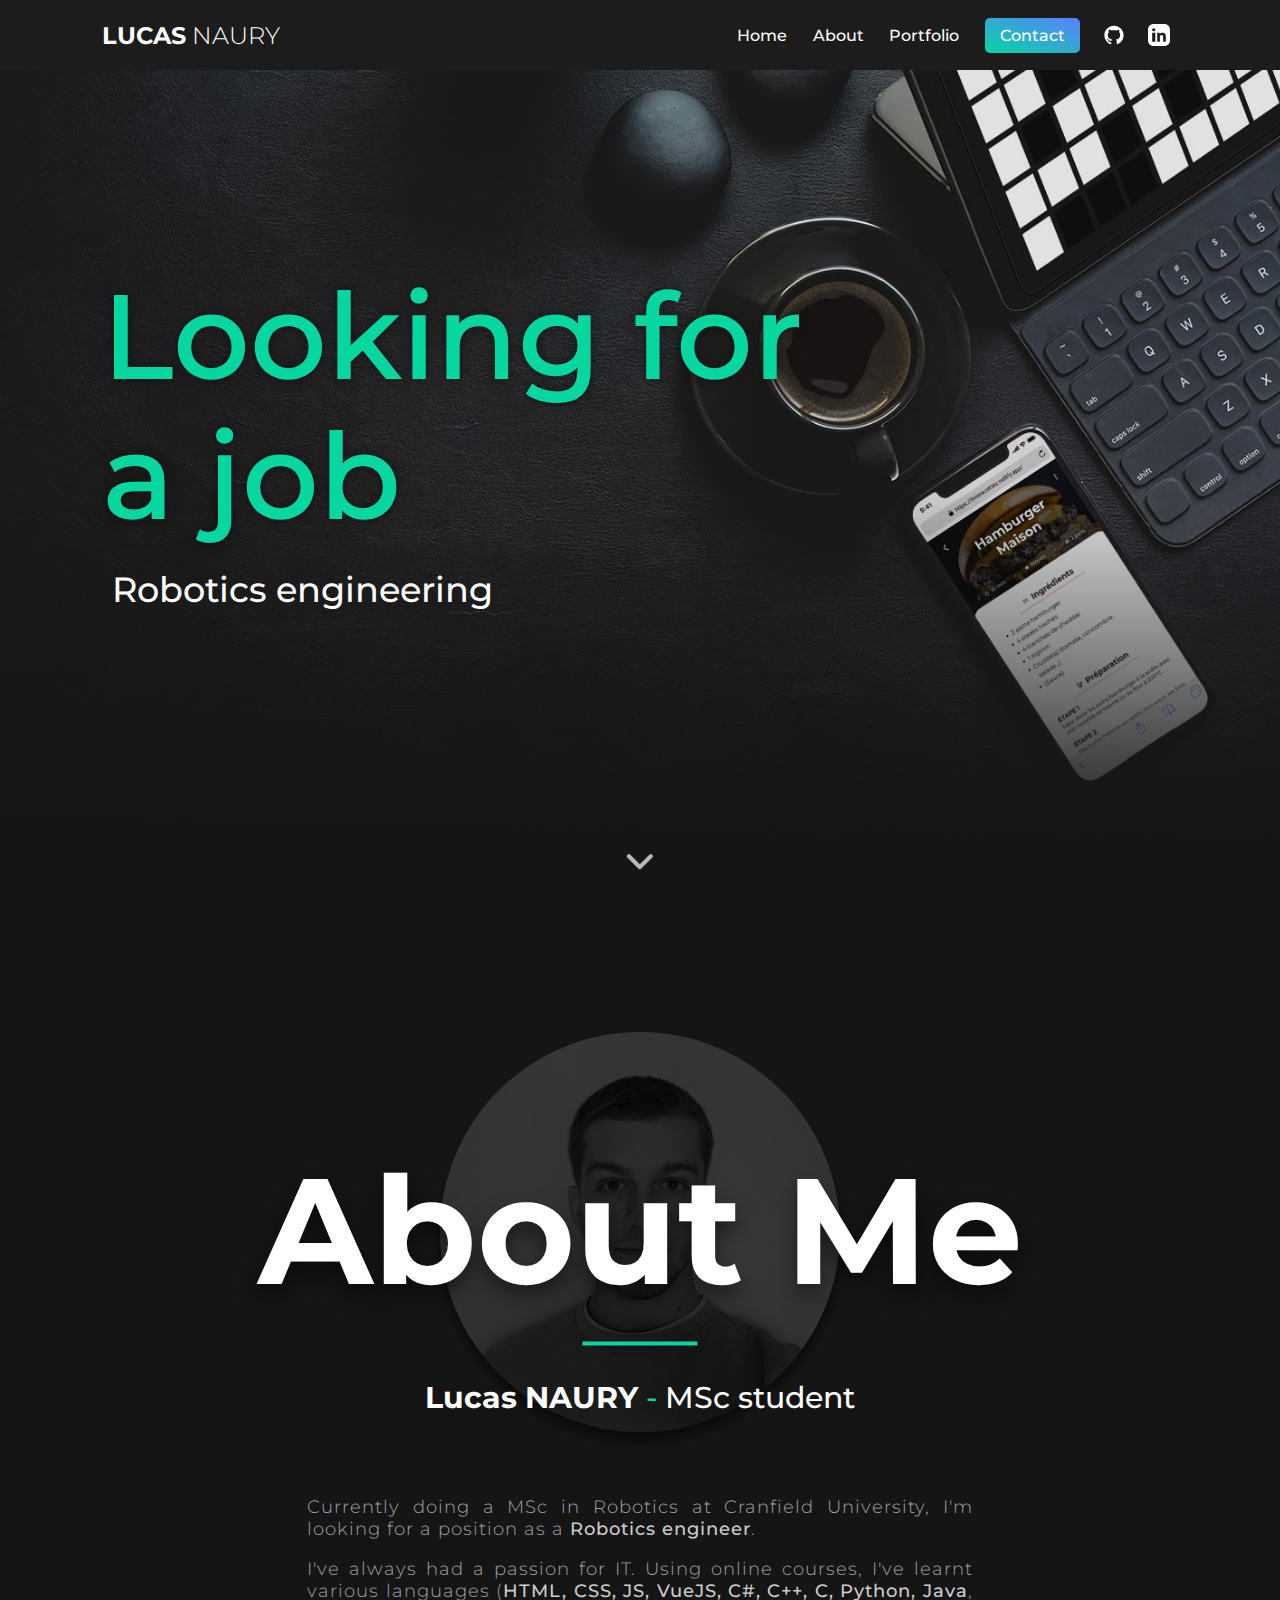
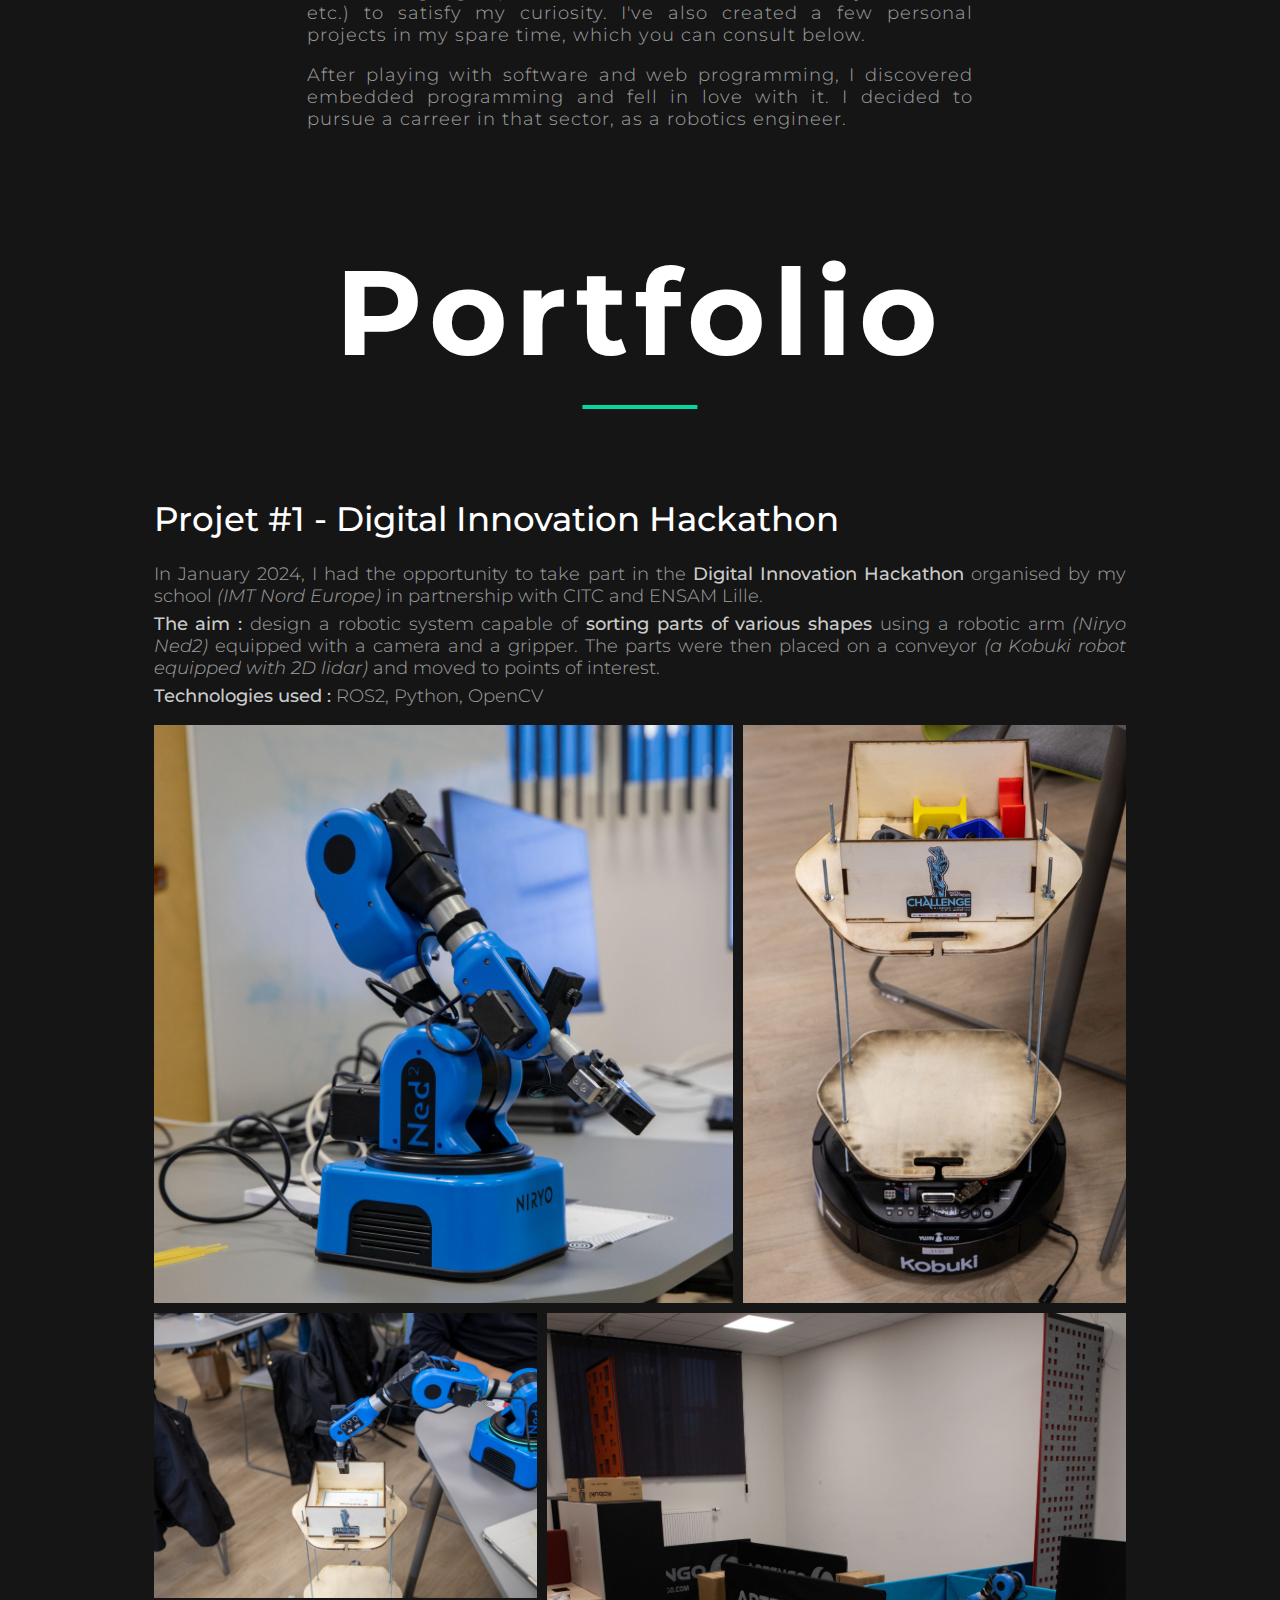
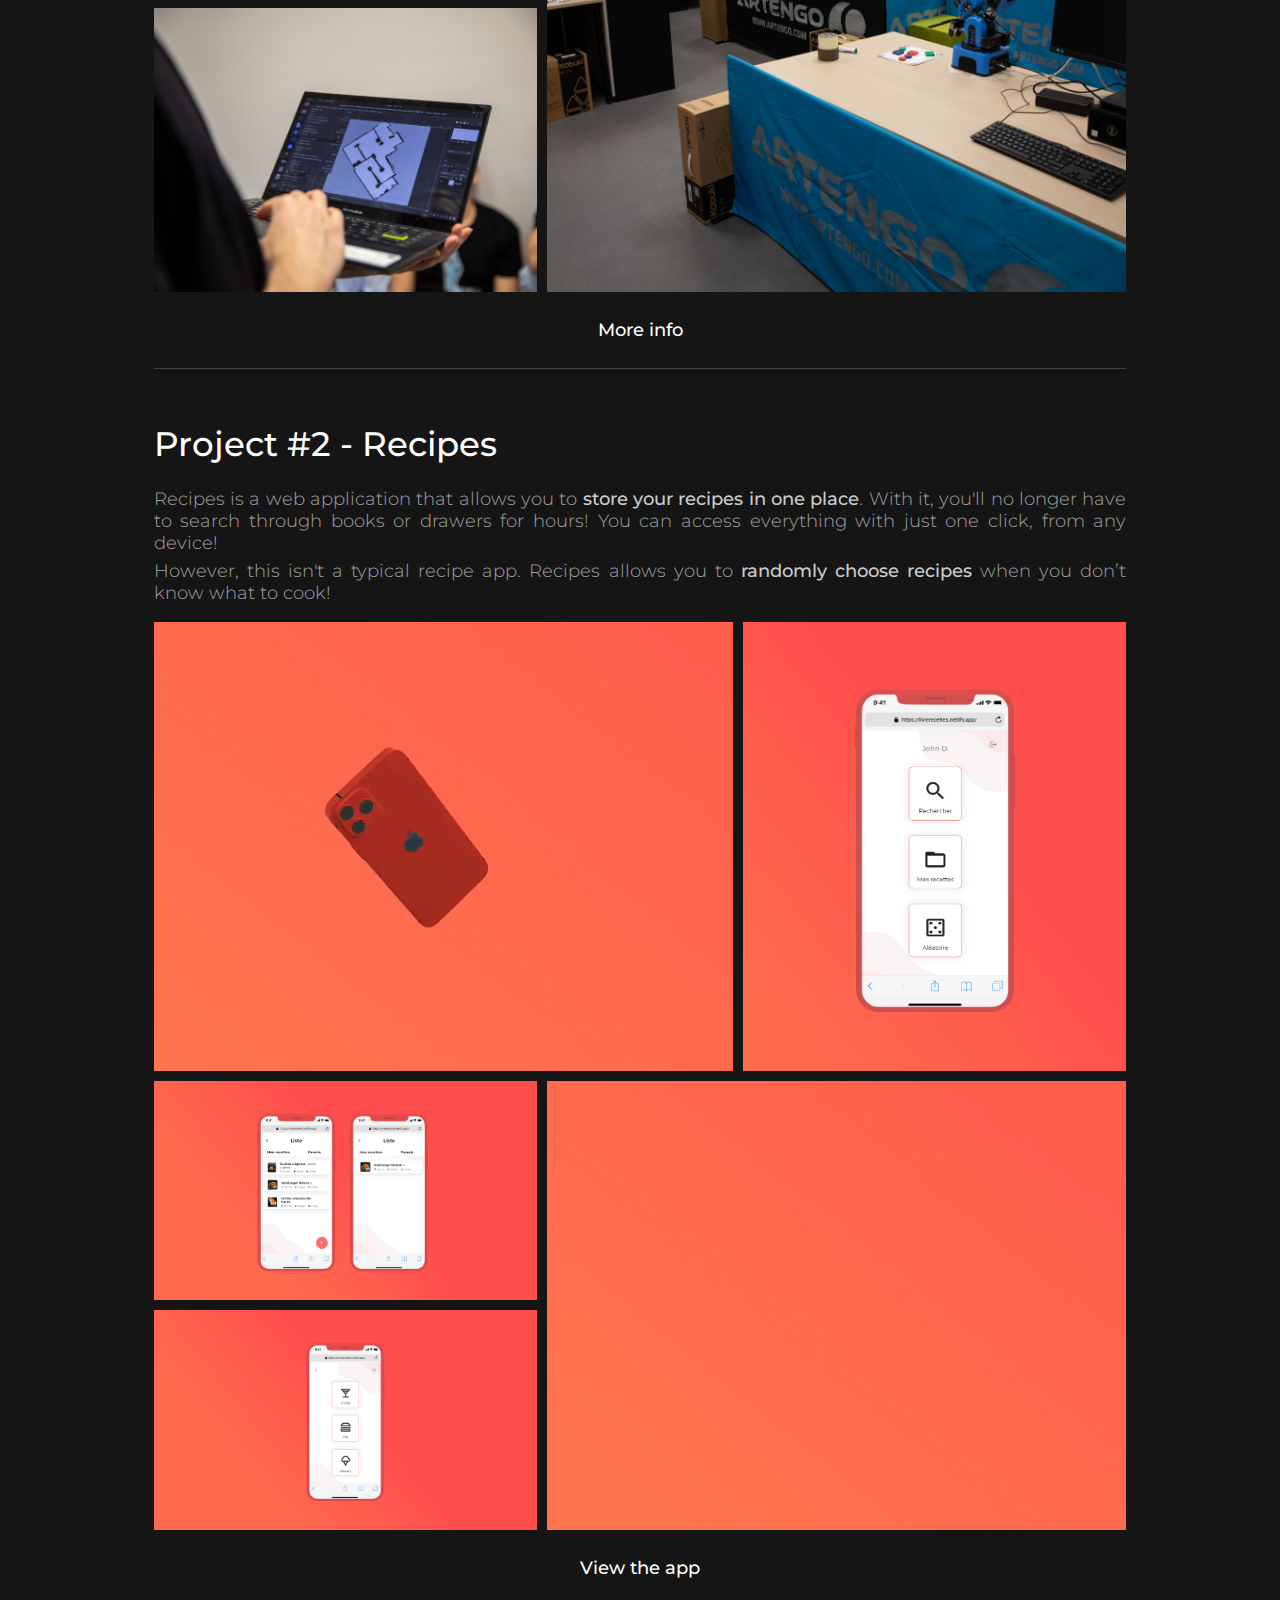
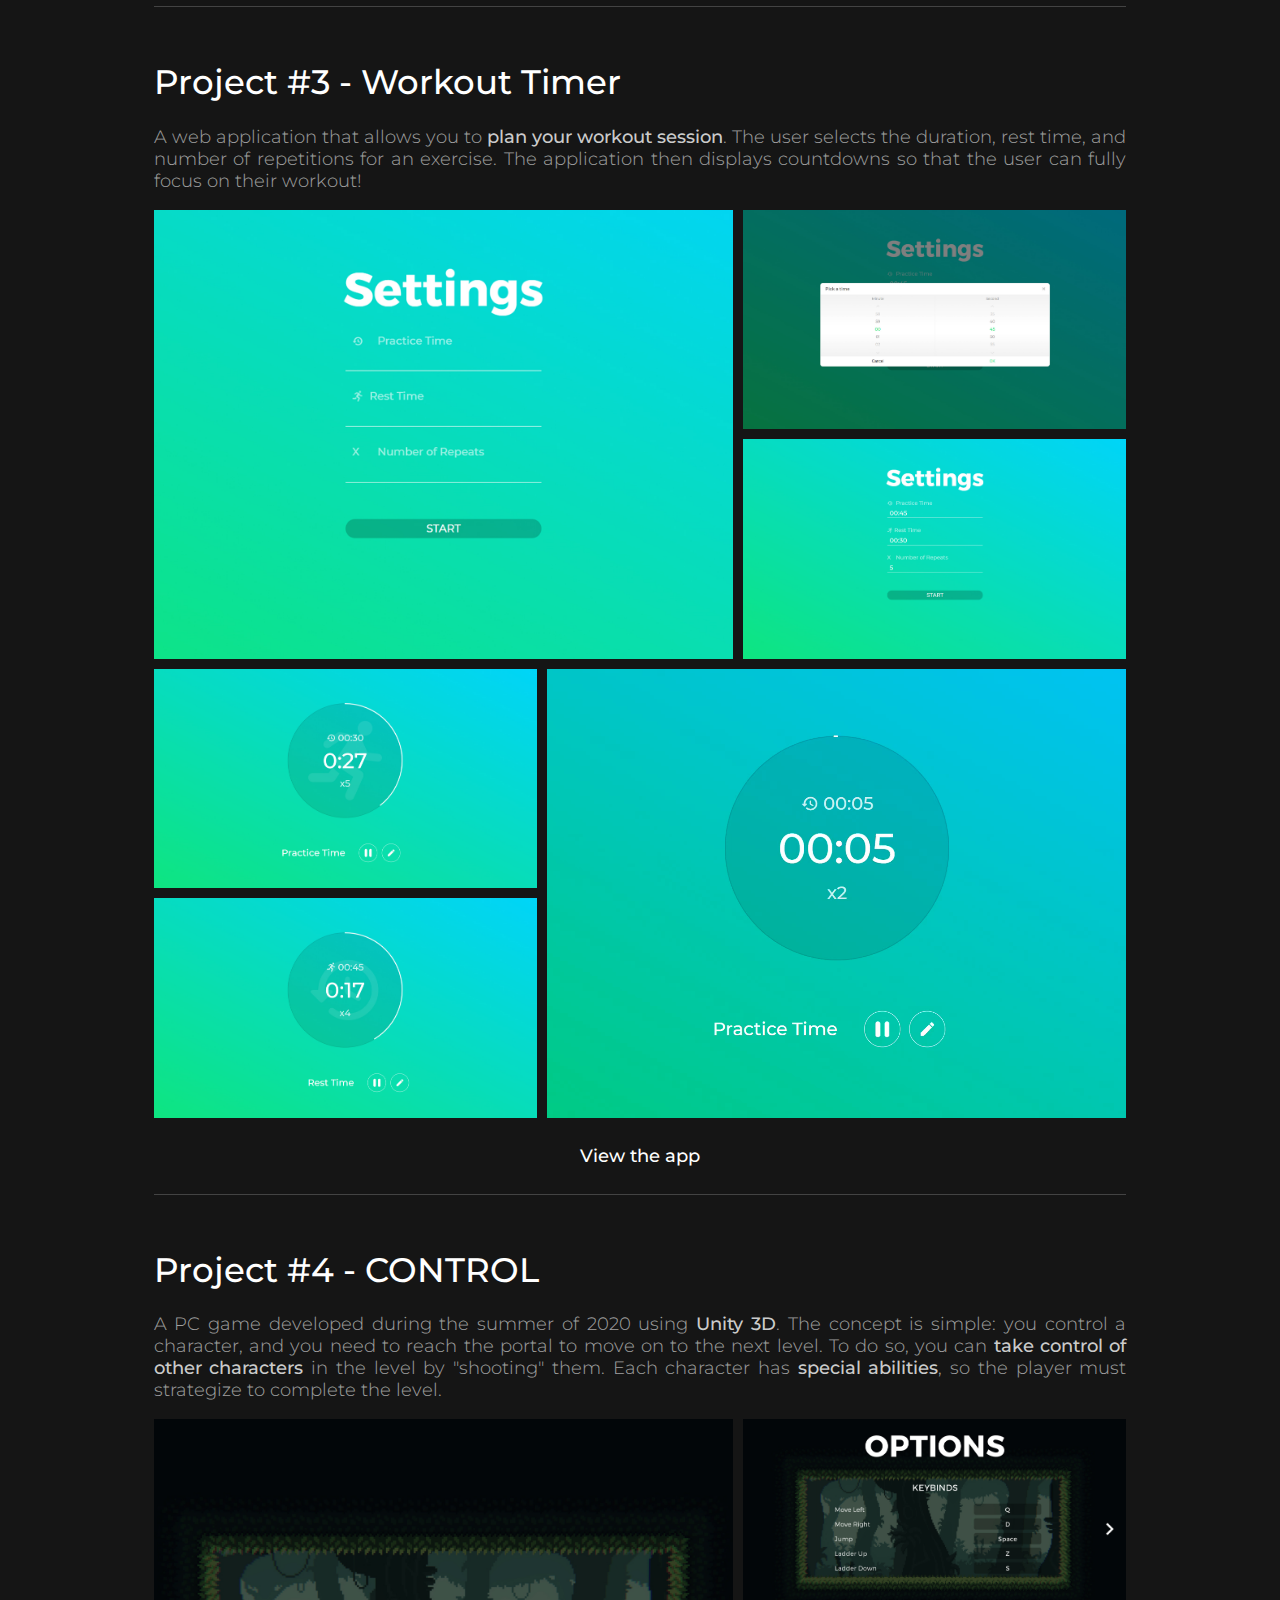
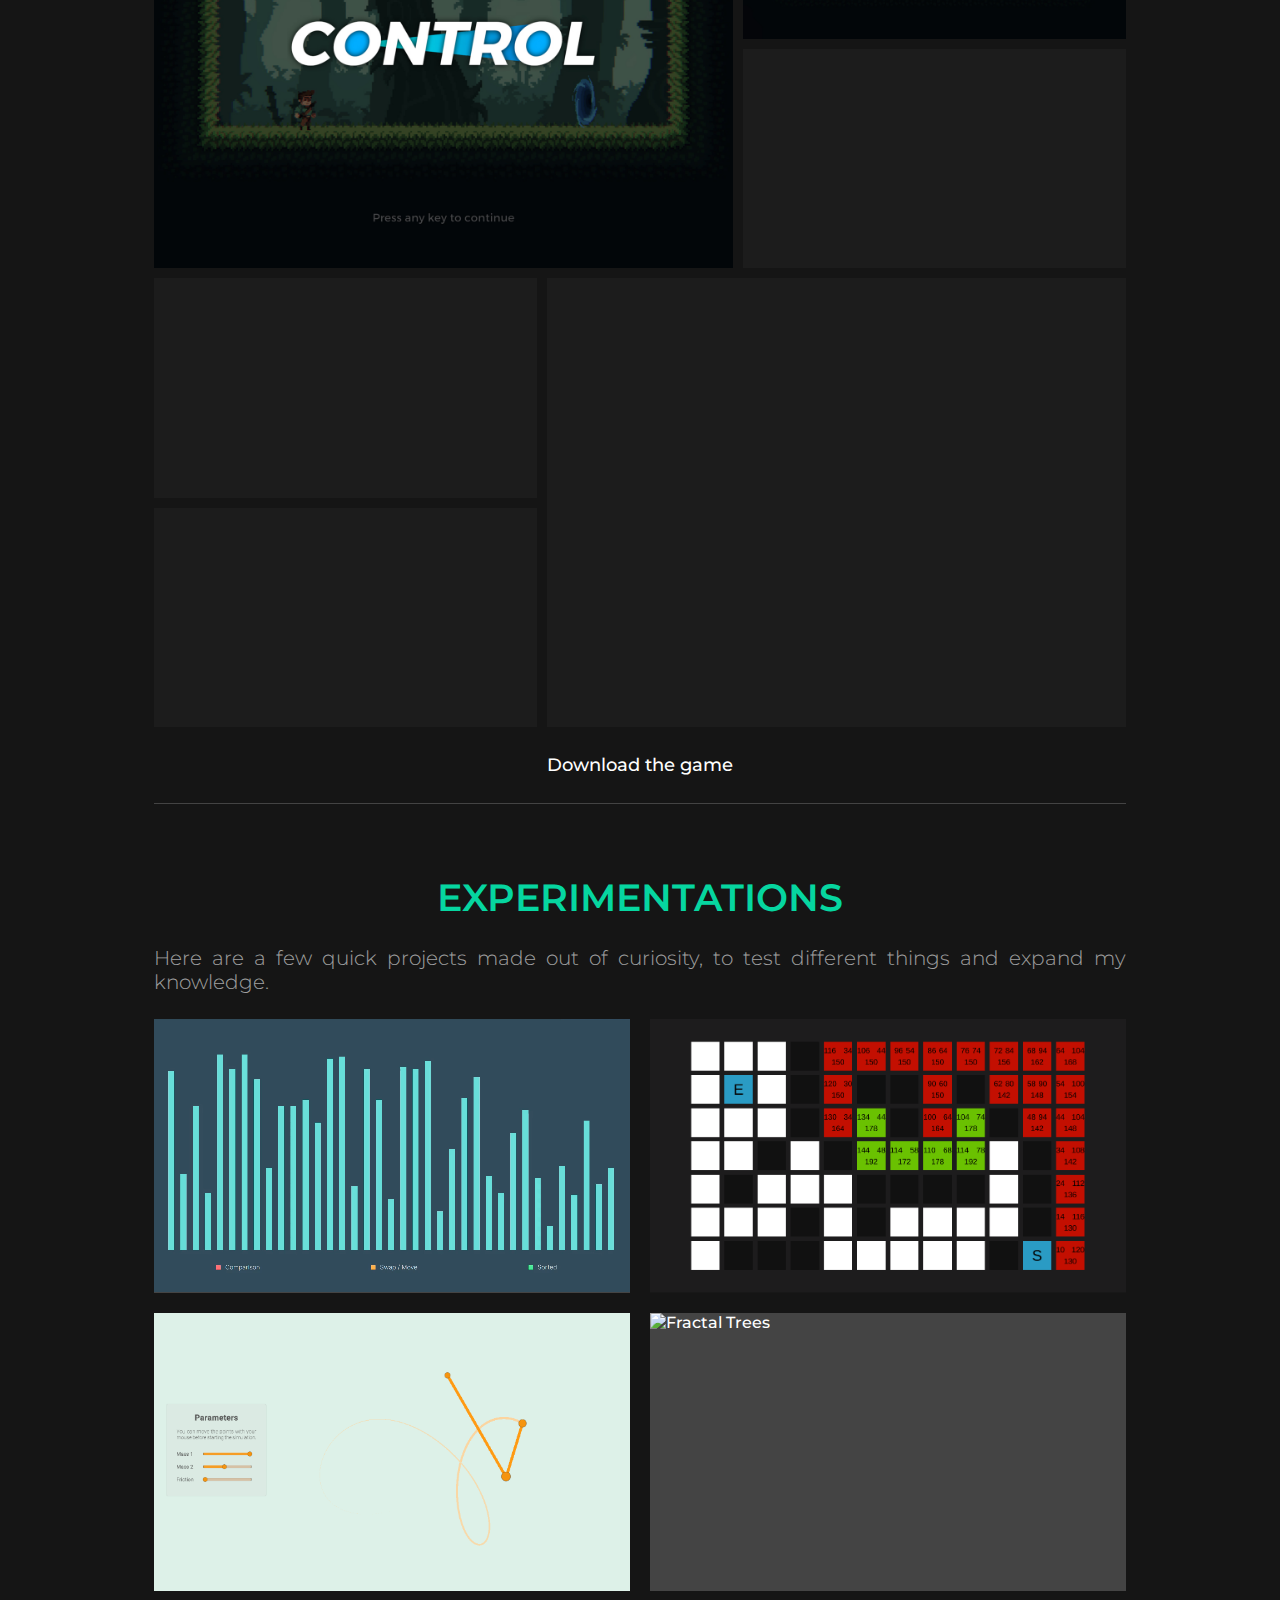
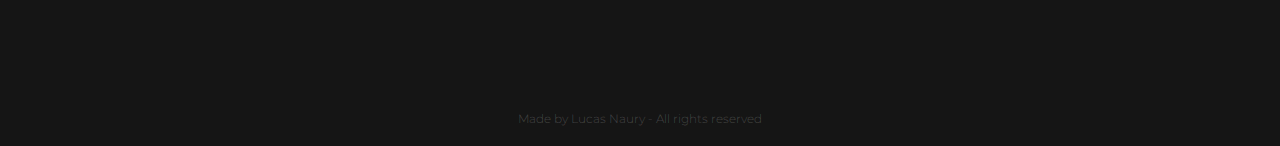
==== en.html @ abf63095 "Add english page" ====
<!DOCTYPE html>
<html lang="fr" id="home">

<head>
  <meta charset="UTF-8" />
  <meta name="viewport" content="width=device-width, initial-scale=1">
  <meta name="description"
    content="Lucas Naury's Portfolio, a front-end developper, engineering student at IMT Nord Europe">
  <meta name="theme-color" content="#1C1C1C">
  <title>Portfolio</title>
  <link rel="stylesheet" href="css/main.css">
  <link href="https://fonts.googleapis.com/css?family=Montserrat:300,500,600,700" rel="stylesheet">
</head>

<body>

  <nav>
    <h1><span>Lucas</span> NAURY</h1>
    <div class="pages">
      <a href="#home"><span>Home</span></a>
      <a href="#about-me"><span>About</span></a>
      <a href="#portfolio"><span>Portfolio</span></a>
      <a href="mailto:lucas.naury@sfr.fr" id="contact"><span>Contact</span></a>
      <div class="icons">
        <a href="https://github.com/lucasnaury" target="blank" class="icon"><img src="img/github.svg" alt="Github"></a>
        <a href="https://www.linkedin.com/in/lucasnaury/" target="_blank" class="icon"><img src="img/linkedin.svg"
            alt="Linkedin"></a>
      </div>
    </div>
    <div class="hamburgerToggle">
      <span class="line"></span>
      <span class="line"></span>
      <span class="line"></span>
    </div>
  </nav>

  <section class="header-section">
    <a href="#about-me" class="scroll-down-indicator">
      <img loading="lazy" src="img/down-arrow.gif" alt=""></a>
    <div class="title">
      <h1>Looking for</br>a job</h1>
      <h2>Robotics engineering</h2>
    </div>
  </section>

  <section class="about_me-section">

    <span id="about-me"></span>
    <div class="header">
      <div class="image">
        <h1>About Me
          <div class="ligne"></div>
        </h1>
        <h2>Lucas NAURY <em>-</em> <span>MSc student</span></h2>
      </div>
    </div>
    <div class="content">
      <p>
        Currently doing a MSc in Robotics at Cranfield University, I'm looking for a position as a <em>Robotics engineer</em>.
      </p>
      <p>
        I've always had a passion for IT. Using online courses, I've learnt various languages 
        (<em>HTML, CSS, JS, VueJS, C#, C++, C, Python, Java</em>, etc.) to satisfy my curiosity.
        I've also created a few personal projects in my spare time, which you can consult <a href="#portfolio">below</a>.
      </p>
      <p>
        After playing with software and web programming, I discovered embedded programming and fell in love with it.
        I decided to pursue a carreer in that sector, as a robotics engineer.
      </p>
    </div>
  </section>

  <section class="portfolio-section">
    <span id="portfolio"></span>
    <div class="title">
      <h1>Portfolio
        <div class="ligne"></div>
      </h1>
    </div>

    <div class="projects">
      <div class="project imgProject">
        <h1>Projet #1 - Digital Innovation Hackathon</h1>
        <p>
          In January 2024, I had the opportunity to take part in the <em>Digital Innovation Hackathon</em> organised by my school <i>(IMT Nord Europe)</i> in partnership with CITC and ENSAM Lille.
          <span>
            <em>The aim :</em> design a robotic system capable of <em>sorting parts of various shapes</em> using a robotic arm <i>(Niryo Ned2)</i> equipped with a camera and a gripper.
            The parts were then placed on a conveyor <i>(a Kobuki robot equipped with 2D lidar)</i> and moved to points of interest.
          </span>
          <span>
            <em>Technologies used :</em> ROS2, Python, OpenCV
          </span>
        </p>
        <div class="grid">
          <div class="imgContainer large hover">
            <!--Ratio 1.33333333333-->
            <img loading="lazy" class="media" src="img/Project1/niryo.jpg" alt="Niryo">
            <div class="desc">
              <h3>Niryo Ned2</h3>
              <p>
                We first used the <em>Niryo Ned2</em> robot and its vision kit to <em>detect and then pick up parts</em>.
              </br>Starting with simple squares/round shapes, we then had to pick up <em>more complex parts</em>.
              </p>
              <span>Click to expand</span>
            </div>
          </div>

          <div class="imgContainer tall hover">
            <!--Ratio 1.16756706827-->
            <img loading="lazy" class="media" src="img/Project1/kobuki.jpg" alt="Ecran principal">
            <div class="desc">
              <h3>Kobuki</h3>
              <p>The <em>Kobuki robot</em> is a <i>"TurleBot"</i> type robot. We used it to move parts from one point to another in the environment, using its 2D lidar to locate and navigate to specific locations.</p>
              <span>Click to expand</span>
            </div>
          </div>

          <div class="imgContainer large hover">
            <img loading="lazy" class="media" src="img/Project1/environnement.jpg" alt="Ecran principal">
            <div class="desc">
              <h3>Environment</h3>
              <p>
                The test environment was a maze. Once the Kobuki had been loaded by the robot arm, it had to move to one of the points in the environment.
              </p>
              <span>Click to expand</span>
            </div>
          </div>
          <div class="imgContainer medium hover">
            <img loading="lazy" class="media" src="img/Project1/deplacement_pieces.jpg" alt="Onglet Mes recettes / Favoris">
            <div class="desc">
              <h3>Moving parts</h3>
              <p>The robot arm had to deposit the parts in the wooden box <i>(cut out at the school fablab)</i> placed on the Kobuki.</p>
              <span>Click to expand</span>
            </div>
          </div>
          <div class="imgContainer medium hover">
            <img loading="lazy" class="media" src="img/Project1/slam.jpg" alt="Onglet Mes recettes / Favoris">
            <div class="desc">
              <h3>The map</h3>
              <p>Using a <em>SLAM</em> algorithm, we created a <em>map of the test environment</em> to determine the positions of <em>points of interest</em> and enable the robot to find its way around.</p>
              <span>Click to expand</span>
            </div>
          </div>

        </div>
        <div class="seeMore"><a href="https://robot-ia-hdf.github.io/" target="_blank">More info</a></div>
      </div>
      <div class="project imgProject">
        <h1>Project #2 - Recipes</h1>
        <p>
          Recipes is a web application that allows you to <em>store your recipes in one place</em>.
          With it, you'll no longer have to search through books or drawers for hours! You can access everything
          with just one click, from any device!<br>
          <span>However, this isn't a typical recipe app. Recipes allows you to <em>randomly choose recipes</em> when you don’t know what to cook!</span>
        </p>
        <div class="grid">
          <div class="imgContainer large hover">
            <!--Ratio 1.33333333333-->
            <video loading="lazy" class="media" width="100%" height="100%" muted autoplay loop
              src="img/Project2/Main.mp4" alt="App presentation"></video>
            <div class="desc">
              <h3>Overview</h3>
              <p>
                <em>Recipes</em> has several features such as: <em>random recipe selection</em> when you're out of ideas,
                <em>cloud synchronization</em> for your recipes, <em>recipe sharing</em> via a simple link, and many more...
              </p>
              <span>Click to expand</span>
            </div>
          </div>

          <div class="imgContainer tall hover">
            <!--Ratio 1.16756706827-->
            <img loading="lazy" class="media" src="img/Project2/Main screen.png" alt="Main screen">
            <div class="desc">
              <h3>Home screen</h3>
              <p>The home screen allows you to access the various functions of the app.</p>
              <span>Click to expand</span>
            </div>
          </div>

          <div class="imgContainer large hover">
            <video loading="lazy" class="media" width="100%" height="100%" muted autoplay loop
              src="img/Project2/Recipes.mp4" alt="Recipes screen presentation"></video>
            <div class="desc">
              <h3>Recipes</h3>
              <p>
                When displaying recipes, the user can see the <em>time</em> it will take, the <em>difficulty</em>, and the <em>number of servings</em>.
                Then, the steps and ingredients are organized by <em>categories</em> for easier understanding.
              </p>
              <span>Click to expand</span>
            </div>
          </div>

          <div class="imgContainer medium hover">
            <img loading="lazy" class="media" src="img/Project2/My recipes.png" alt="My Recipes / Favorites tab">
            <div class="desc">
              <h3>My Recipes</h3>
              <p>In this tab, the user can see both the <em>recipes they have created</em> and their <em>favorite recipes</em>.</p>
              <span>Click to expand</span>
            </div>
          </div>

          <div class="imgContainer medium hover">
            <img loading="lazy" class="media" src="img/Project2/Random.png" alt="Random Search tab">
            <div class="desc">
              <h3>Random Search</h3>
              <p>In this tab, the user can select the type of recipe they want, and the app will <em>find one randomly</em>.</p>
              <span>Click to expand</span>
            </div>
          </div>
        </div>
        <div class="seeMore"><a href="https://livrerecettes.netlify.app/" target="_blank">View the app</a></div>
      </div>

      <div class="project imgProject">
        <h1>Project #3 - Workout Timer</h1>
        <p>
          A web application that allows you to <em>plan your workout session</em>. The user selects the duration, rest time, 
          and number of repetitions for an exercise. The application then displays countdowns so that the user can fully 
          focus on their workout!
        </p>
        <div class="grid">
          <div class="imgContainer large hover">
            <!--Ratio 1.33333333333-->
            <img loading="lazy" class="media" src="img/Project3/Settings.jpg" alt="Settings">
            <div class="desc">
              <h3>Home Screen</h3>
              <p>This is the first page the user sees when launching the app. They can input their exercise details here.</p>
              <span>Click to expand</span>
            </div>
          </div>
    
          <div class="imgContainer medium hover">
            <!--Ratio 0.88396811337-->
            <img loading="lazy" class="media" src="img/Project3/TimePicker.jpg" alt="Time Picker">
            <div class="desc">
              <h3>Time Picker</h3>
              <p>Uses a <em>JavaScript library</em> for the <em>Time Picker</em>.</p>
              <span>Click to expand</span>
            </div>
          </div>
    
          <div class="imgContainer medium hover">
            <!--Ratio 1.79333333333-->
            <img loading="lazy" class="media" src="img/Project3/SettingsCompleted.jpg" alt="Settings Completed">
            <div class="desc">
              <h3>Completed Settings</h3>
              <p>Once the settings are filled in, the user can click <em>"START"</em> to begin the workout.</p>
              <span>Click to expand</span>
            </div>
          </div>
    
          <div class="imgContainer large hover">
            <video loading="lazy" class="media" width="100%" height="100%" muted autoplay loop
              src="img/Project3/InUse.mp4" alt="App in use"></video>
            <div class="desc">
              <h3>App in Use</h3>
              <p>
                Once the timer starts, an animation displays the elapsed time as a circle.
                </br>The app stops when the workout is fully completed.
              </p>
              <span>Click to expand</span>
            </div>
          </div>
    
          <div class="imgContainer medium hover">
            <img loading="lazy" class="media" src="img/Project3/PracticeTime.jpg" alt="Practice Time">
            <div class="desc">
              <h3>Practice Time</h3>
              <p>The user <em>performs the exercise</em> during the specified time.</p>
              <span>Click to expand</span>
            </div>
          </div>
    
          <div class="imgContainer medium hover">
            <img loading="lazy" class="media" src="img/Project3/RestTime.jpg" alt="Rest Time">
            <div class="desc">
              <h3>Rest Time</h3>
              <p>The user <em>rests</em> during the specified time.</p>
              <span>Click to expand</span>
            </div>
          </div>
        </div>
        <div class="seeMore"><a href="https://timerworkout.netlify.app/" target="_blank">View the app</a></div>
    </div>
    
    <div class="project imgProject">
        <h1>Project #4 - CONTROL</h1>
        <p>
          A PC game developed during the summer of 2020 using <em>Unity 3D</em>. The concept is simple: you control a character, 
          and you need to reach the portal to move on to the next level. To do so, you can <em>take control of other characters</em> 
          in the level by "shooting" them. Each character has <em>special abilities</em>, so the player must strategize to complete the level.
        </p>
        <div class="grid">
          <div class="imgContainer large hover">
            <!--Ratio 1.33333333333-->
            <img loading="lazy" class="media" src="img/Project4/MainMenu.jpg" alt="Main Menu">
            <div class="desc">
              <h3>Home Screen</h3>
              <p>This is the first thing the player sees when launching the game.</p>
              <span>Click to expand</span>
            </div>
          </div>
    
          <div class="imgContainer medium hover">
            <!--Ratio 0.88396811337-->
            <img loading="lazy" class="media" src="img/Project4/Options.jpg" alt="Options">
            <div class="desc">
              <h3>Options Menu</h3>
              <p>From this menu, the player can <em>adjust controls, graphics settings, and game volume</em>.</p>
              <span>Click to expand</span>
            </div>
          </div>
    
          <div class="imgContainer medium hover">
            <!--Ratio 1.79333333333-->
            <img loading="lazy" class="media" src="img/Project4/LevelSelect.jpg" alt="Level Select">
            <div class="desc">
              <h3>Level Selector</h3>
              <p>Only the last unplayed level is accessible to the player.</p>
              <span>Click to expand</span>
            </div>
          </div>
    
          <div class="imgContainer large hover">
            <video loading="lazy" class="media" width="100%" height="100%" muted autoplay loop
              src="img/Project4/Blobby.mp4" alt="Blobby"></video>
            <div class="desc">
              <h3>Blobby - The Bouncing Character</h3>
              <p>The player will meet this character, who allows the player to <em>bounce</em> and reach previously inaccessible areas.</p>
              <span>Click to expand</span>
            </div>
          </div>
    
          <div class="imgContainer medium hover">
            <img loading="lazy" class="media" src="img/Project4/Tutorial.gif" alt="Tutorial">
            <div class="desc">
              <h3>First Tutorial Level</h3>
              <p>This is the first level the player plays. It teaches them the <em>basic movements</em>.</p>
              <span>Click to expand</span>
            </div>
          </div>
    
          <div class="imgContainer medium hover">
            <img loading="lazy" class="media" src="img/Project4/Doubly.jpg" alt="Doubly">
            <div class="desc">
              <h3>Doubly - The Double Jump Character</h3>
              <p>This is the first character the player encounters. They can perform a <em>double jump</em>, allowing them to overcome larger obstacles.</p>
              <span>Click to expand</span>
            </div>
          </div>
        </div>
        <div class="seeMore"><a href="https://mega.nz/folder/tv40HD5a#Z3l5f47MlulO1jTQ8uCasQ" target="_blank">Download the game</a></div>
    </div>
    
    <div class="overlay">
        <img loading="lazy" src="img/close.png" class="close">
    
        <div class="content">
          <div class="horizontal">
            <img loading="lazy" src="img/NavigateBefore.png" alt="<" class="NavigateBefore">
            <div class="mediaContainer">
              <img loading="lazy" src="" class="overlayImg">
              <video loading="lazy" src="" class="overlayVid" autoplay loop>
            </div>
            <img loading="lazy" src="img/NavigateNext.png" alt=">" class="NavigateNext">
          </div>
          <h1></h1>
          <p></p>
          <div class="bottomNav">
            <img loading="lazy" src="img/NavigateBefore.png" alt="<" class="NavigateBefore">
            <img loading="lazy" src="img/NavigateNext.png" alt=">" class="NavigateNext">
          </div>
        </div>
        <p>Press <em>Esc</em> to exit</p>
    </div>
    
    <div class="experiments-title">
        <h2>Experimentations</h2>
        <p>Here are a few quick projects made out of curiosity, to test different things and expand my knowledge.</p>
    </div>
    
    <div class="experiment-projects imgProject two-col">
        <div class="experiment-project imgContainer hover">
          <div class="desc">
            <h3>Sorting Visualizer</h3>
            <p>Visualization of different sorting algorithms, using VueJS.<br>
            <a href="https://sorting.lucasnaury.fr/" target="_blank">View link</a></p>
            <span>Click to expand</span>
          </div>
          <video loading="lazy" class="media" width="100%" height="100%" muted
                src="img/Extra-projects/Sorting visualizer.mp4" alt="Sorting visualization"></video>
        </div>
    
        <div class="experiment-project imgContainer hover">
          <div class="desc">
            <h3>A* Pathfinding visualization</h3>
            <p>Implementation of the A* pathfinding algorithm, displaying heuristic, real, and total costs.</p>
            <span>Click to expand</span>
          </div>
          <img class="media" src="img/Extra-projects/Pathfinding.png" alt="A* Pathfinding visualization">
        </div>
    
        <div class="experiment-project imgContainer hover">
          <div class="desc">
            <h3>Double Pendulum</h3>
            <p>Implementation of the double pendulum motion equations using the "Runge-Kutta" method.</p>
            <span>Click to expand</span>
          </div>
          <img class="media" src="img/Extra-projects/Double Pendulum.png" alt="Double Pendulum">
        </div>
    
        <div class="experiment-project imgContainer hover">
          <div class="desc">
            <h3>Fractal Trees</h3>
            <p>Implementation of a fractal tree generation algorithm using Unity3D.</p>
            <span>Click to expand</span>
          </div>
          <img class="media" src="img/Extra-projects/Fractal Trees.png" alt="Fractal Trees">
        </div>
    </div>
    

  </section>

  <footer>Made by Lucas Naury - All rights reserved</footer>

  <script src="https://ajax.googleapis.com/ajax/libs/jquery/3.5.1/jquery.min.js" type="text/javascript"></script>
  <script src="js/main.js" type="text/javascript" defer></script>
  <script src="js/portfolio.js" type="text/javascript" defer></script>
</body>

</html>
---- css/main.css ----
/*****COLORS*****/
/*****FONT WEIGHT*****/
.ui-loader-header {
  display: none !important;
  visibility: hidden !important;
}

body {
  padding: 0;
  margin: 0;
  background-color: #151515;
  overflow-x: hidden;
}

html {
  scroll-behavior: smooth;
}

* {
  font-family: "Montserrat", sans-serif;
  font-weight: 500;
  color: white;
}

em {
  font-style: normal;
  font-weight: 500;
  color: rgba(255, 255, 255, 0.8);
}

i {
  font-style: italic;
  font-weight: inherit;
  color: inherit;
}

nav {
  z-index: 10;
  display: flex;
  position: fixed;
  top: 0;
  left: 0;
  right: 0;
  height: 70px;
  padding: 0 8vw;
  background-color: #1C1C1C;
  color: white;
  align-items: center;
  justify-content: center;
}
nav h1 {
  font-size: 24px;
  width: auto;
  flex: 1 1 auto;
  text-transform: uppercase;
  font-weight: 300;
}
nav h1 span {
  font-weight: 700;
}
nav .pages {
  display: flex;
  align-items: center;
}
nav .pages a {
  display: inline-block;
  margin-left: 2vw;
  font-weight: 300;
  text-decoration: none;
}
nav .pages .icons {
  margin-left: 1vw;
}
nav .pages .icons a {
  padding: 8px;
  width: 22px;
  height: 22px;
  margin-left: 0.2vw;
}
nav .pages .icons a img {
  width: 100%;
  height: 100%;
}
nav .hamburgerToggle {
  visibility: hidden;
  display: none;
  width: 20px;
  height: 17px;
  align-self: center;
  background: transparent;
  align-items: center;
  outline: none;
  border: none;
  cursor: pointer;
}
nav .hamburgerToggle .line {
  position: relative;
  display: block;
  height: 3px;
  width: 100%;
  background: white;
  transition: all 0.5s cubic-bezier(0.5, 0.28, 0, 1);
  transform-origin: center;
}
nav .hamburgerToggle .line:nth-child(2) {
  margin: 4px 0px;
}
nav .hamburgerToggle.active .line:nth-child(1) {
  transform: translateY(7px) rotate(-135deg);
}
nav .hamburgerToggle.active .line:nth-child(2) {
  opacity: 0;
}
nav .hamburgerToggle.active .line:nth-child(3) {
  transform: translateY(-7px) rotate(-45deg);
}

.header-section {
  margin: 70px 8vw 0 8vw;
  width: 84vw;
  height: calc(100vh - 70px);
}
.header-section::before {
  content: "";
  z-index: -2;
  position: absolute;
  top: 70px;
  left: 0;
  width: 100%;
  height: calc(100% - 70px);
  background-image: url("../img/background.jpg");
  background-size: cover;
  background-attachment: fixed;
  background-repeat: no-repeat;
  background-position: 45% 50px;
}
.header-section::after {
  content: "";
  z-index: -1;
  position: absolute;
  top: 70px;
  left: 0;
  width: 100%;
  height: calc(100% - 70px);
  background-image: linear-gradient(180deg, rgba(21, 21, 21, 0) 0%, rgba(21, 21, 21, 0) 50%, rgb(21, 21, 21) 95%);
  background-size: cover;
  background-position: 50% 50%;
}
.header-section .title {
  position: absolute;
  top: 50%;
  transform: translateY(-50%);
}
.header-section .title h1 {
  margin: 0;
  font-size: 120px;
  font-weight: 550;
  color: #06d6a0;
  line-height: 140px;
  text-shadow: 0 0 10px rgba(0, 0, 0, 0.5);
}
.header-section .title h2 {
  margin: 20px 10px;
  line-height: 1.35em;
  font-size: 35px;
}
.header-section .scroll-down-indicator {
  position: absolute;
  left: 50%;
  bottom: 0;
  transform: translate(-50%, -10px);
  width: 40px;
  padding-top: 10px;
  opacity: 0.7;
}
.header-section .scroll-down-indicator img {
  width: 100%;
}

.about_me-section {
  margin: 70px 12vw 0 12vw;
  position: relative;
}
.about_me-section #about-me {
  content: "";
  position: absolute;
  top: calc(-8vw - 30px);
}
.about_me-section .header {
  display: flex;
  flex-direction: column;
  align-items: center;
  margin: calc(8vw + 30px) 0 5vw 0;
}
.about_me-section .header .image {
  width: 400px;
  height: 400px;
  position: relative;
}
.about_me-section .header .image::before {
  content: "";
  position: absolute;
  top: 0;
  left: 0;
  width: 100%;
  height: 100%;
  background-image: url("../img/about.jpg");
  filter: brightness(0.25);
  background-position: center;
  background-size: cover;
  border-radius: 100%;
  box-shadow: 0px 10px 10px rgba(0, 0, 0, 0.5);
}
.about_me-section .header .image h1 {
  color: white;
  position: absolute;
  top: 50%;
  left: 50%;
  transform: translate(-50%, -50%);
  width: 90vw;
  text-align: center;
  margin: 0;
  font-size: 150px;
  font-weight: 700;
  text-shadow: 0px 10px 20px rgba(0, 0, 0, 0.5);
}
.about_me-section .header .image h1 .ligne {
  content: "";
  position: relative;
  left: 50%;
  top: 20px;
  transform: translateX(-50%);
  width: 9vw;
  height: 4px;
  background: #06d6a0;
}
.about_me-section .header .image h2 {
  position: absolute;
  width: 90vw;
  top: calc(50% + 140px);
  left: 50%;
  transform: translate(-50%, -50%);
  text-align: center;
  font-size: 30px;
  font-weight: 700;
}
.about_me-section .header .image h2 em {
  color: #06d6a0;
  font-style: normal;
}
.about_me-section .content {
  margin: 0 12vw;
}
.about_me-section .content p, .about_me-section .content p a {
  font-size: 18px;
  letter-spacing: 1px;
  font-weight: 300;
  text-decoration: none;
  color: rgba(255, 255, 255, 0.6);
  text-align: justify;
}
.about_me-section .content p em, .about_me-section .content p a em {
  font-style: normal;
  font-weight: 500;
  color: rgba(255, 255, 255, 0.8);
}

.portfolio-section {
  margin: 0 12vw 50px 12vw;
  position: relative;
}
.portfolio-section #portfolio {
  content: "";
  position: absolute;
  top: -8.5vw;
}
.portfolio-section .title {
  margin: 8.5vw 0 8.5vw 0;
}
.portfolio-section .title h1 {
  font-size: 120px;
  font-weight: 700;
  width: 100%;
  text-align: center;
  letter-spacing: 7px;
}
.portfolio-section .title h1 .ligne {
  content: "";
  position: relative;
  left: 50%;
  top: 20px;
  transform: translateX(-50%);
  width: 9vw;
  height: 4px;
  background: #06d6a0;
}
.portfolio-section .projects .project h1 {
  color: white;
  font-size: 34px;
  font-weight: 500;
}
.portfolio-section .projects .project p {
  margin-top: 0;
  color: rgba(255, 255, 255, 0.6);
  font-size: 18px;
  font-weight: 300;
  text-align: justify;
}
.portfolio-section .projects .project p.projectDesc {
  text-align: justify;
}
.portfolio-section .projects .project p em {
  font-style: normal;
  font-weight: 500;
  color: rgba(255, 255, 255, 0.8);
}
.portfolio-section .projects .project p span {
  display: block;
  padding-top: 6px;
  color: rgba(255, 255, 255, 0.6);
  font-size: 18px;
  font-weight: 300;
}
.portfolio-section .projects .project .grid {
  display: grid;
  grid-gap: 10px;
  grid-template-columns: repeat(5, 1fr);
  grid-template-rows: 1fr;
  overflow: hidden;
  grid-auto-flow: dense;
  grid-auto-rows: 1fr;
}
.portfolio-section .projects .project .grid .imgContainer {
  position: relative;
  background: #1C1C1C;
  overflow: hidden;
}
.portfolio-section .projects .project .grid .imgContainer.hover:hover .desc {
  opacity: 1;
}
.portfolio-section .projects .project .grid .imgContainer.hover:hover img, .portfolio-section .projects .project .grid .imgContainer.hover:hover video {
  transform: scale(1.1);
}
.portfolio-section .projects .project .grid .imgContainer.large {
  grid-column: span 3;
  grid-row: span 2;
}
.portfolio-section .projects .project .grid .imgContainer.large:nth-child(n+2) {
  grid-column-end: -1;
}
.portfolio-section .projects .project .grid .imgContainer.medium {
  grid-column: span 2;
  grid-row: span 1;
}
.portfolio-section .projects .project .grid .imgContainer.small {
  grid-column: span 1;
  grid-row: span 1;
}
.portfolio-section .projects .project .grid .imgContainer.tall {
  grid-column: span 2;
  grid-row: span 2;
}
.portfolio-section .projects .project .grid .imgContainer img,
.portfolio-section .projects .project .grid .imgContainer video {
  transition: transform 300ms ease-in-out;
  width: 100%;
  height: 100%;
  -o-object-fit: cover;
     object-fit: cover;
}
.portfolio-section .projects .project .grid .imgContainer .desc {
  z-index: 2;
  background: rgba(0, 0, 0, 0.8);
  position: absolute;
  width: 100%;
  height: 100%;
  top: 0;
  left: 0;
  bottom: 20px;
  right: 0;
  display: flex;
  justify-content: center;
  align-items: center;
  flex-direction: column;
  text-align: center;
  transition: opacity 300ms ease-in-out;
  cursor: pointer;
  opacity: 0;
}
.portfolio-section .projects .project .grid .imgContainer .desc h3 {
  padding: 0 5%;
  margin: 0 0 20px 0;
  text-shadow: black 0px 0px 5px;
}
.portfolio-section .projects .project .grid .imgContainer .desc h3::first-letter {
  text-transform: capitalize;
}
.portfolio-section .projects .project .grid .imgContainer .desc p {
  font-weight: 300;
  color: white;
  padding: 0 5%;
  text-shadow: black 0px 0px 3px;
}
.portfolio-section .projects .project .grid .imgContainer .desc p::first-letter {
  text-transform: capitalize;
}
.portfolio-section .projects .project .grid .imgContainer .desc p em {
  color: white;
  font-style: normal;
}
.portfolio-section .projects .project .grid .imgContainer .desc span {
  font-weight: 300;
  position: absolute;
  bottom: 20px;
  color: rgba(255, 255, 255, 0.5);
}
.portfolio-section .projects .project .grid .imgContainer.large .desc h3 {
  font-size: 2.6vw;
}
.portfolio-section .projects .project .grid .imgContainer.large .desc p {
  font-size: 1vw;
}
.portfolio-section .projects .project .grid .imgContainer.large .desc span {
  font-size: 16px;
}
.portfolio-section .projects .project .grid .imgContainer.medium .desc h3 {
  font-size: 2vw;
  margin: 10px 0;
}
.portfolio-section .projects .project .grid .imgContainer.medium .desc p {
  font-size: 0.8vw;
}
.portfolio-section .projects .project .grid .imgContainer.medium .desc span {
  font-size: 13px;
}
.portfolio-section .projects .project .grid .imgContainer.small .desc h3 {
  font-size: 1.875vw;
}
.portfolio-section .projects .project .grid .imgContainer.small .desc p {
  font-size: 0.625vw;
}
.portfolio-section .projects .project .grid .imgContainer.small .desc span {
  bottom: 10px;
  font-size: 11px;
}
.portfolio-section .projects .project .grid .imgContainer.tall .desc h3 {
  font-size: 2vw;
}
.portfolio-section .projects .project .grid .imgContainer.tall .desc p {
  font-size: 1vw;
}
.portfolio-section .projects .project .grid .imgContainer.tall .desc span {
  font-size: 13px;
}
.portfolio-section .projects .project .seeMore {
  display: flex;
  width: 100%;
  padding: 1vh 0;
  margin-bottom: 6vh;
  align-items: center;
  justify-content: center;
  border-bottom: 1px solid rgba(255, 255, 255, 0.2);
}
.portfolio-section .projects .project .seeMore a {
  padding: 2vh 1vw;
  text-decoration: none;
  font-size: 18px;
}
.portfolio-section .projects .project .seeMore a:hover {
  text-decoration: underline;
}
.portfolio-section .projects .overlay {
  z-index: 10;
  display: flex;
  align-items: center;
  flex-direction: column;
  position: fixed;
  top: 70px;
  left: 0;
  bottom: 0;
  right: 0;
  background: rgba(0, 0, 0, 0.95);
  text-align: center;
  padding: 40px;
  visibility: hidden;
  opacity: 0;
  transition: opacity 300ms ease-in-out;
}
.portfolio-section .projects .overlay .close {
  position: absolute;
  cursor: pointer;
  padding: 15px;
  right: 8vw;
  width: 24px;
  height: 24px;
  fill: white;
}
.portfolio-section .projects .overlay .content {
  height: 100%;
  width: 100%;
  display: flex;
  flex-direction: column;
  align-items: center;
  justify-content: center;
}
.portfolio-section .projects .overlay .content .horizontal {
  width: 100%;
  height: 80%;
  display: flex;
  flex-direction: row;
  align-items: center;
  justify-content: space-around;
}
.portfolio-section .projects .overlay .content .horizontal .mediaContainer {
  width: 70%;
  min-height: 100%;
  position: relative;
  overflow: hidden;
}
.portfolio-section .projects .overlay .content .horizontal .mediaContainer .overlayImg,
.portfolio-section .projects .overlay .content .horizontal .mediaContainer .overlayVid {
  width: 100%;
  position: absolute;
  top: 50%;
  left: 50%;
  transform: translate(-50%, -50%);
}
.portfolio-section .projects .overlay .content .horizontal img.NavigateBefore,
.portfolio-section .projects .overlay .content .horizontal img.NavigateNext {
  pointer-events: all;
  cursor: pointer;
  width: 100px;
  height: 100px;
}
.portfolio-section .projects .overlay .content .bottomNav {
  display: none;
  flex-direction: row;
  align-items: center;
  margin-top: 20px;
  width: 30%;
  justify-content: space-around;
}
.portfolio-section .projects .overlay .content .bottomNav img.NavigateBefore,
.portfolio-section .projects .overlay .content .bottomNav img.NavigateNext {
  pointer-events: all;
  cursor: pointer;
  width: 100px;
  height: 100px;
}
.portfolio-section .projects .overlay .content h1 {
  flex: 0 1 36px;
  font-size: 36px;
  margin-bottom: 0;
}
.portfolio-section .projects .overlay .content h1::first-letter {
  text-transform: capitalize;
}
.portfolio-section .projects .overlay .content p {
  flex: 0 1 18px;
  font-size: 18px;
  font-weight: 300;
  color: rgba(255, 255, 255, 0.8);
}
.portfolio-section .projects .overlay .content p::first-letter {
  text-transform: capitalize;
}
.portfolio-section .projects .overlay .content p a {
  display: block;
  padding-top: 5px;
}
.portfolio-section .projects .overlay > p {
  position: absolute;
  bottom: 1vh;
  margin-bottom: 0;
  font-weight: 300;
  color: rgba(255, 255, 255, 0.4);
  font-size: 0.8vw;
}
.portfolio-section .projects .overlay em {
  font-style: normal;
}
.portfolio-section .experiments-title h2 {
  color: white;
  font-size: 34px;
  font-weight: 600;
  text-align: center;
  text-transform: uppercase;
  color: #06d6a0;
  margin: 70px 0 25px 0;
  font-size: 38px;
}
.portfolio-section .experiments-title p {
  margin: 0 0 25px;
  color: rgba(255, 255, 255, 0.6);
  font-size: 20px;
  font-weight: 300;
  text-align: justify;
}
.portfolio-section .experiment-projects {
  width: 100%;
  display: grid;
  gap: 20px;
  margin-bottom: 100px;
}
.portfolio-section .experiment-projects.three-col {
  grid-template-columns: repeat(3, 1fr);
}
.portfolio-section .experiment-projects.two-col {
  grid-template-columns: repeat(2, 1fr);
}
.portfolio-section .experiment-projects .experiment-project {
  background: #444444;
  overflow: hidden;
  cursor: pointer;
  position: relative;
}
.portfolio-section .experiment-projects .experiment-project img, .portfolio-section .experiment-projects .experiment-project video {
  transition: transform 300ms ease-in-out;
  width: 100%;
  height: 100%;
  -o-object-fit: cover;
     object-fit: cover;
}
.portfolio-section .experiment-projects .experiment-project .desc {
  z-index: 2;
  background: rgba(0, 0, 0, 0.8);
  display: flex;
  flex-direction: column;
  align-items: center;
  justify-content: center;
  color: white;
  cursor: pointer;
  opacity: 0;
  transition: opacity 300ms ease-in-out;
  position: absolute;
  top: 0;
  left: 0;
  right: 0;
  bottom: 0;
}
.portfolio-section .experiment-projects .experiment-project .desc h3 {
  padding: 0 5%;
  margin: 10px 0;
  text-shadow: black 0px 0px 5px;
  font-size: 1.7vw;
  text-align: center;
}
.portfolio-section .experiment-projects .experiment-project .desc p {
  font-weight: 300;
  padding: 0 5%;
  margin-top: 0;
  text-shadow: black 0px 0px 3px;
  font-size: 0.9vw;
  text-align: center;
}
.portfolio-section .experiment-projects .experiment-project .desc p a {
  display: block;
  padding-top: 5px;
}
.portfolio-section .experiment-projects .experiment-project .desc span {
  font-weight: 300;
  position: absolute;
  color: rgba(255, 255, 255, 0.5);
  bottom: 8px;
  font-size: 0.8vw;
}
.portfolio-section .experiment-projects .experiment-project.hover:hover .desc {
  opacity: 1;
}
.portfolio-section .experiment-projects .experiment-project.hover:hover img, .portfolio-section .experiment-projects .experiment-project.hover:hover video {
  transform: scale(1.1);
}

footer {
  width: 100vw;
  box-sizing: border-box;
  display: flex;
  align-items: center;
  justify-content: center;
  padding: 20px;
  font-size: 12px;
  color: rgba(255, 255, 255, 0.2);
  font-weight: 300;
}

/*****MEDIA QUERIES*****/
@media (min-width: 1000px) {
  nav .pages a {
    padding: 8px 15px;
  }
  nav .pages a:not(#contact):not(.icon) {
    margin-left: calc(2vw - 30px);
  }
  nav .pages a:not(#contact):not(.icon) span {
    padding-bottom: 8px;
    border-bottom: transparent 2px solid;
    transition: border-bottom 100ms ease-out;
  }
  nav .pages a:not(#contact):not(.icon) span:hover {
    border-bottom: #06d6a0 2px solid;
  }
  nav .pages a#contact {
    margin-left: calc(2vw - 15px);
    background-color: #5B7FFF;
    background-image: linear-gradient(to top right, #06d6a0 0%, transparent 100%);
    transition: background-color 300ms ease-in-out;
    border-radius: 5px;
  }
  nav .pages a#contact:hover {
    background-color: #4695E7;
  }
}
@media (max-width: 1200px) {
  .header-section::before {
    background-position: 65% -50px;
  }
  .header-section::after {
    background-image: linear-gradient(180deg, rgba(21, 21, 21, 0) 0%, rgba(21, 21, 21, 0) 80%, rgb(21, 21, 21) 95%);
  }
  .header-section .title {
    top: 70%;
  }
  .header-section .title h1 {
    font-size: 110px;
    line-height: 120px;
  }
  .header-section .title h2 {
    font-size: 25px;
  }
  .header-section .scroll-down-indicator {
    transform: translate(-50%, -20px);
    width: 4vw;
  }
  .about_me-section {
    margin-top: 100px;
  }
  .about_me-section .header .image h1 {
    top: 60%;
    font-size: 120px;
  }
  .about_me-section .header .image h1 .ligne {
    top: 10px;
  }
  .about_me-section .header .image h2 {
    font-size: 24px;
  }
  .about_me-section .content {
    margin: 0 8vw;
  }
  .about_me-section .content p, .about_me-section .content p a {
    font-size: 16px;
  }
  .portfolio-section {
    margin-top: 150px;
  }
  .portfolio-section .title h1 {
    font-size: 120px;
  }
  .portfolio-section .projects .project h1 {
    font-size: 28px;
  }
  .portfolio-section .projects .project p, .portfolio-section .projects .project p span {
    font-size: 16px;
  }
  .portfolio-section .projects .project .grid .imgContainer,
  .portfolio-section .projects .project .grid .video {
    position: relative;
    -webkit-user-select: none;
       -moz-user-select: none;
            user-select: none;
  }
  .portfolio-section .projects .project .grid .imgContainer.large .desc span,
  .portfolio-section .projects .project .grid .video.large .desc span {
    font-size: 1.3vw;
  }
  .portfolio-section .projects .project .grid .imgContainer.medium .desc span,
  .portfolio-section .projects .project .grid .video.medium .desc span {
    font-size: 1.1vw;
  }
  .portfolio-section .projects .project .grid .imgContainer.small .desc span,
  .portfolio-section .projects .project .grid .video.small .desc span {
    font-size: 0.9vw;
  }
  .portfolio-section .projects .overlay p {
    bottom: 10px;
    font-size: 11px;
  }
}
@media (max-width: 1000px) {
  nav {
    height: 50px;
  }
  nav .hamburgerToggle {
    visibility: visible;
    display: block;
  }
  nav .pages {
    display: none;
    visibility: visible;
    transform: scaleY(0);
    transform-origin: top;
  }
  nav .pages.visible {
    transition: transform 300ms ease-in-out;
    transform: scaleY(1);
    width: 100vw;
    display: flex;
    flex-direction: column;
    position: absolute;
    left: 0;
    top: 50px;
    background: #1C1C1C;
    border-top: 1px solid #151515;
  }
  nav .pages.visible a, nav .pages.visible .icons {
    padding: 1.5vh 0;
    margin: 0;
    display: flex;
    justify-content: center;
    transition: background-color 300ms ease-in-out;
  }
  nav .pages.visible > a {
    width: 100%;
    box-sizing: border-box;
  }
  nav .pages.visible > a:hover {
    background-color: #242424;
  }
  nav .pages.visible > a span {
    font-size: 2vh;
    padding: 5px 0;
  }
  nav .pages.visible > a span:hover {
    border: none;
  }
  nav .pages.visible .icons a {
    box-sizing: content-box;
    height: 2.2vh;
    width: 2.2vh;
    padding: 0 15px;
  }
  .header-section {
    margin-top: 50px;
    height: calc(100vh - 50px);
  }
  .header-section::before {
    top: 50px;
    background-position: 60%;
    background-attachment: scroll;
  }
  .header-section::after {
    top: 50px;
    background-image: linear-gradient(180deg, rgba(21, 21, 21, 0) 0%, rgba(21, 21, 21, 0) 85%, rgb(21, 21, 21) 95%);
  }
  .header-section .title {
    top: 70%;
  }
  .header-section .title h1 {
    font-size: 10vw;
    line-height: 11vw;
  }
  .header-section .title h2 {
    font-size: 2.5vw;
  }
  .about_me-section #about-me {
    top: calc(-8vw - 50px);
  }
  .portfolio-section #portfolio {
    top: calc(-8vw - 50px);
  }
  .portfolio-section .projects .overlay {
    top: 50px;
  }
  .portfolio-section .projects .overlay h1 {
    font-size: 3.6vw;
  }
  .portfolio-section .projects .overlay p, .portfolio-section .projects .overlay p span {
    font-size: 1.8vw;
  }
  .portfolio-section .projects .overlay .NavigateBefore,
  .portfolio-section .projects .overlay .NavigateNext {
    width: 80px;
  }
  .portfolio-section .projects .project .grid .imgContainer.small .desc span, .portfolio-section .projects .project .grid .imgContainer.medium .desc span, .portfolio-section .projects .project .grid .imgContainer.large .desc span,
  .portfolio-section .projects .project .grid .video.small .desc span, .portfolio-section .projects .project .grid .video.medium .desc span, .portfolio-section .projects .project .grid .video.large .desc span {
    bottom: 5px;
  }
}
@media (max-width: 850px) {
  .portfolio-section .experiment-projects.three-col {
    grid-template-columns: repeat(2, 1fr);
  }
  .portfolio-section .experiment-projects.three-col .experiment-project {
    grid-row: 2;
    grid-column: auto;
  }
  .portfolio-section .experiment-projects.three-col .experiment-project .desc h3 {
    font-size: 3vw;
  }
  .portfolio-section .experiment-projects.three-col .experiment-project .desc p {
    font-size: 1.3vw;
  }
  .portfolio-section .experiment-projects.three-col .experiment-project .desc span {
    bottom: 1.3vw;
    font-size: 1.1vw;
  }
  .portfolio-section .experiment-projects.three-col .experiment-project:nth-child(2) {
    grid-row: 1;
    grid-column: span 2;
  }
  .portfolio-section .experiment-projects.three-col .experiment-project:nth-child(2) .desc h3 {
    font-size: 4.2vw;
  }
  .portfolio-section .experiment-projects.three-col .experiment-project:nth-child(2) .desc p {
    font-size: 1.6vw;
  }
  .portfolio-section .experiment-projects.three-col .experiment-project:nth-child(2) .desc span {
    bottom: 2vw;
    font-size: 1.5vw;
  }
}
@media (max-width: 800px) {
  .about_me-section .header .image h1 {
    top: 65%;
    font-size: 95px;
  }
  .about_me-section .header .image h1 .ligne {
    top: 6px;
  }
  .about_me-section .content {
    margin: 0 3vw;
  }
  .portfolio-section .title h1 {
    font-size: 85px;
  }
  .portfolio-section .projects .project h1 {
    font-size: 30px;
  }
  .portfolio-section .projects .project p, .portfolio-section .projects .project p span {
    font-size: 18px;
  }
  .portfolio-section .projects .project .seeMore a {
    font-size: 16px;
  }
  .portfolio-section .projects .overlay .mediaContainer {
    width: 90%;
  }
}
@media (max-width: 700px) {
  .about_me-section .header .image h1 {
    top: 65%;
    font-size: 85px;
  }
  .about_me-section .header .image h1 .ligne {
    top: 6px;
  }
  .about_me-section .header .image h2 {
    font-size: 20px;
  }
  .about_me-section .content p, .about_me-section .content p a {
    font-size: 16px;
  }
  .portfolio-section .projects .overlay .content .horizontal img.NavigateBefore,
  .portfolio-section .projects .overlay .content .horizontal img.NavigateNext {
    display: none;
  }
  .portfolio-section .projects .overlay .content .horizontal .mediaContainer {
    width: 100%;
    min-height: 32vh;
  }
  .portfolio-section .projects .overlay .content .bottomNav {
    display: flex;
  }
  .portfolio-section .projects .overlay .content .bottomNav img.NavigateBefore,
  .portfolio-section .projects .overlay .content .bottomNav img.NavigateNext {
    width: 75px;
    height: 75px;
  }
  .portfolio-section .experiments-title h2 {
    font-size: 30px;
  }
}
@media (max-width: 510px) {
  .about_me-section .header {
    margin-bottom: 50px;
  }
  .about_me-section .header .image {
    width: 80vw;
    height: 80vw;
  }
  .about_me-section .header .image h1 {
    top: 70%;
    font-size: 65px;
  }
  .about_me-section .header .image h1 .ligne {
    top: 6px;
  }
  .about_me-section .header .image h2 {
    margin-top: 0;
    top: calc(50% + 150px);
  }
  .about_me-section .content {
    margin: 0;
  }
  .about_me-section .content p, .about_me-section .content p a {
    font-size: 16px;
  }
  .portfolio-section .title h1 {
    font-size: 62px;
  }
  .portfolio-section .projects .project h1 {
    font-size: 24px;
  }
  .portfolio-section .projects .project p, .portfolio-section .projects .project p span {
    font-size: 16px;
  }
  .portfolio-section .projects .overlay .content .horizontal .mediaContainer {
    min-height: 25vh;
  }
  .portfolio-section .experiments-title h2 {
    margin-top: 40px;
    font-size: 26px;
  }
  .portfolio-section .experiments-title p {
    font-size: 16px;
  }
}
@media (max-width: 400px) {
  .about_me-section .header .image h1 {
    top: 75%;
    font-size: 55px;
  }
  .portfolio-section .title {
    margin-bottom: 20vw;
  }
  .portfolio-section .title h1 {
    font-size: 50px;
  }
  .portfolio-section .projects .project h1 {
    font-size: 24px;
  }
  .portfolio-section .projects .project p, .portfolio-section .projects .project p span {
    font-size: 16px;
  }
}
@media (max-device-width: 800px) {
  .portfolio-section .projects .overlay p {
    display: none;
  }
}/*# sourceMappingURL=main.css.map */
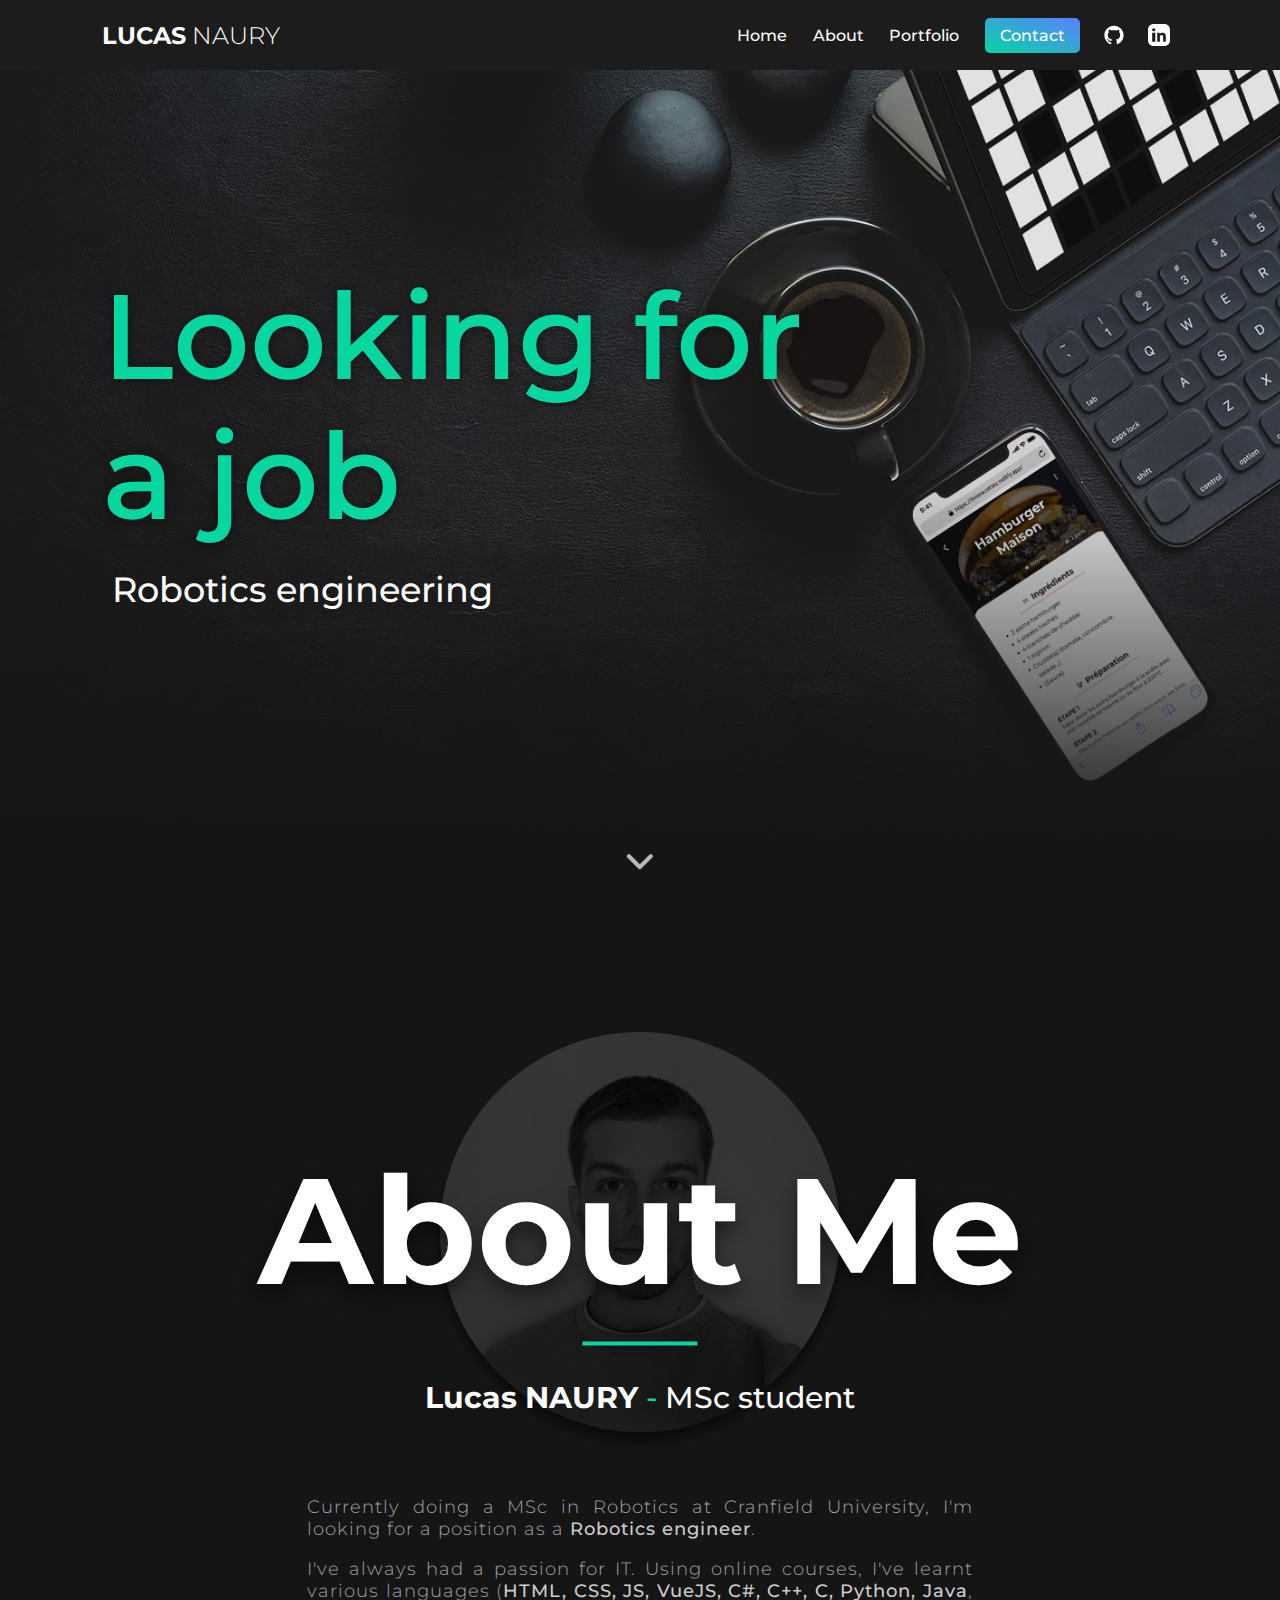
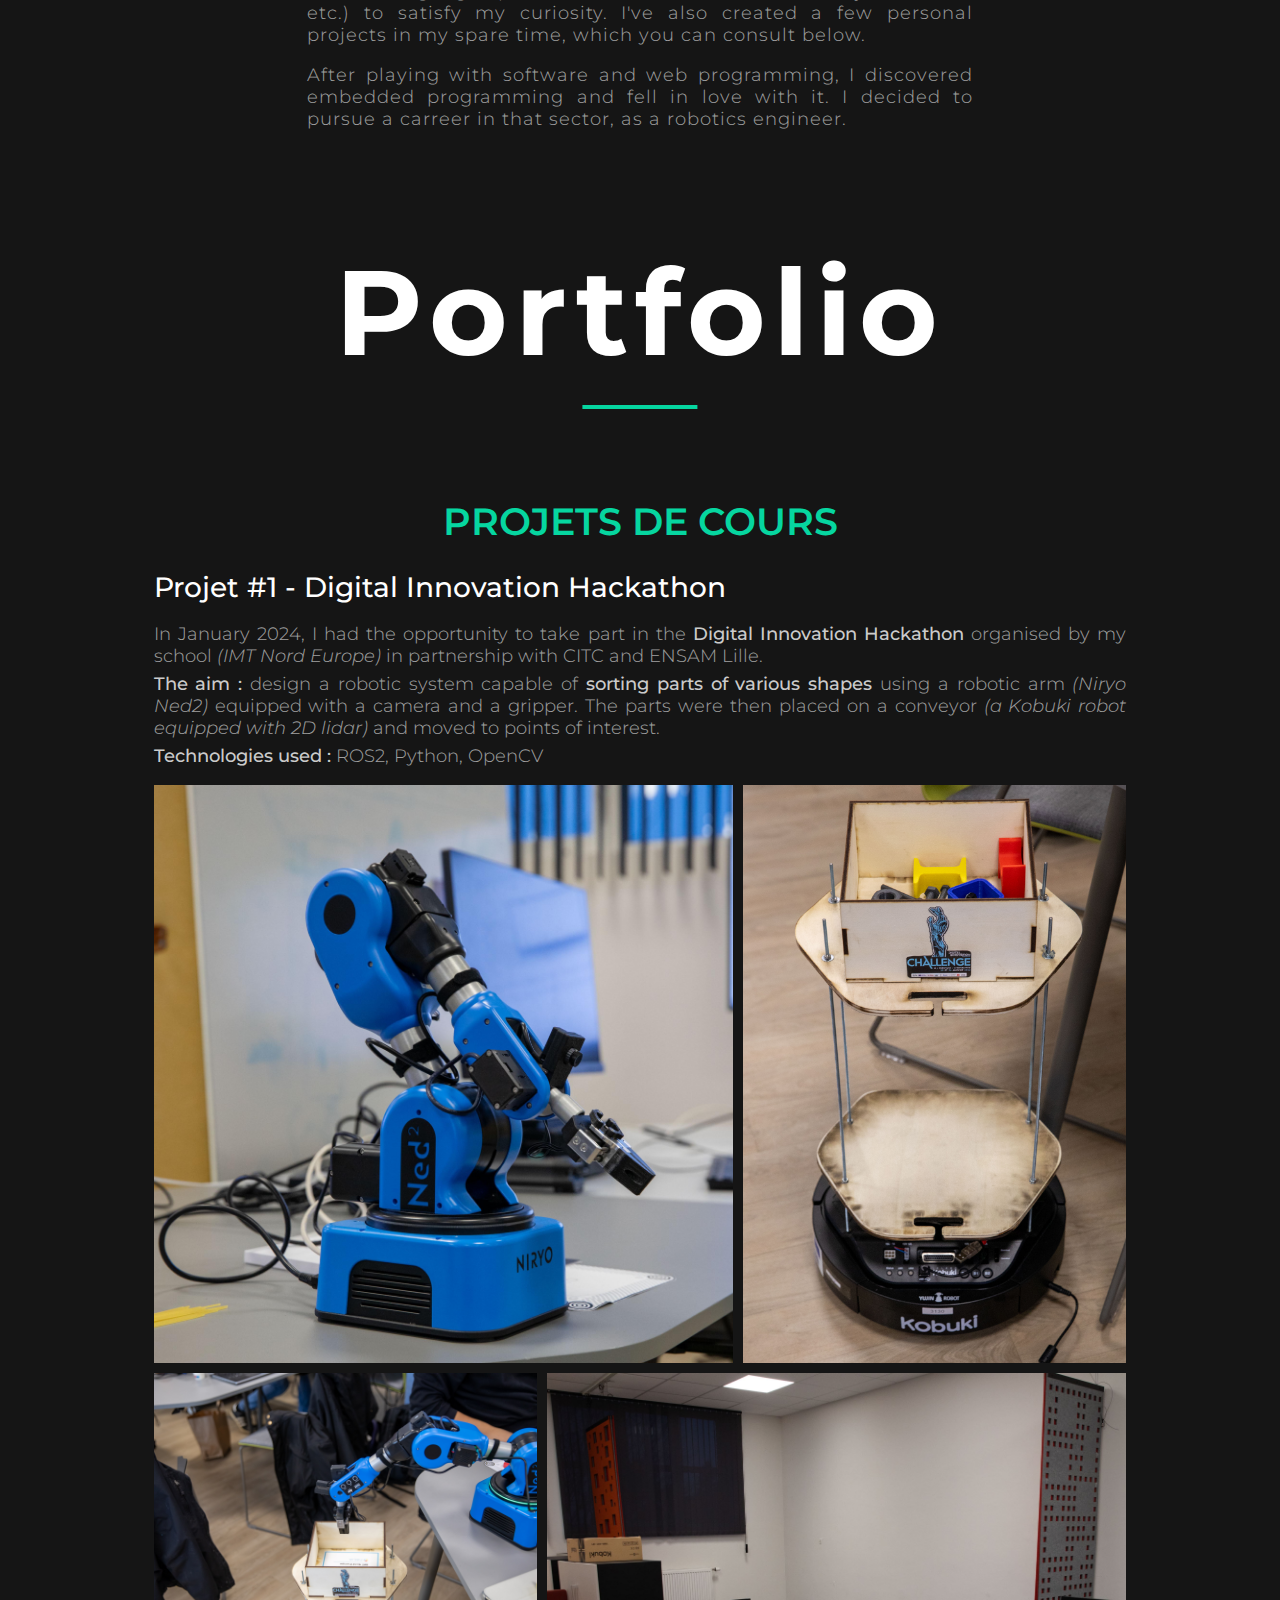
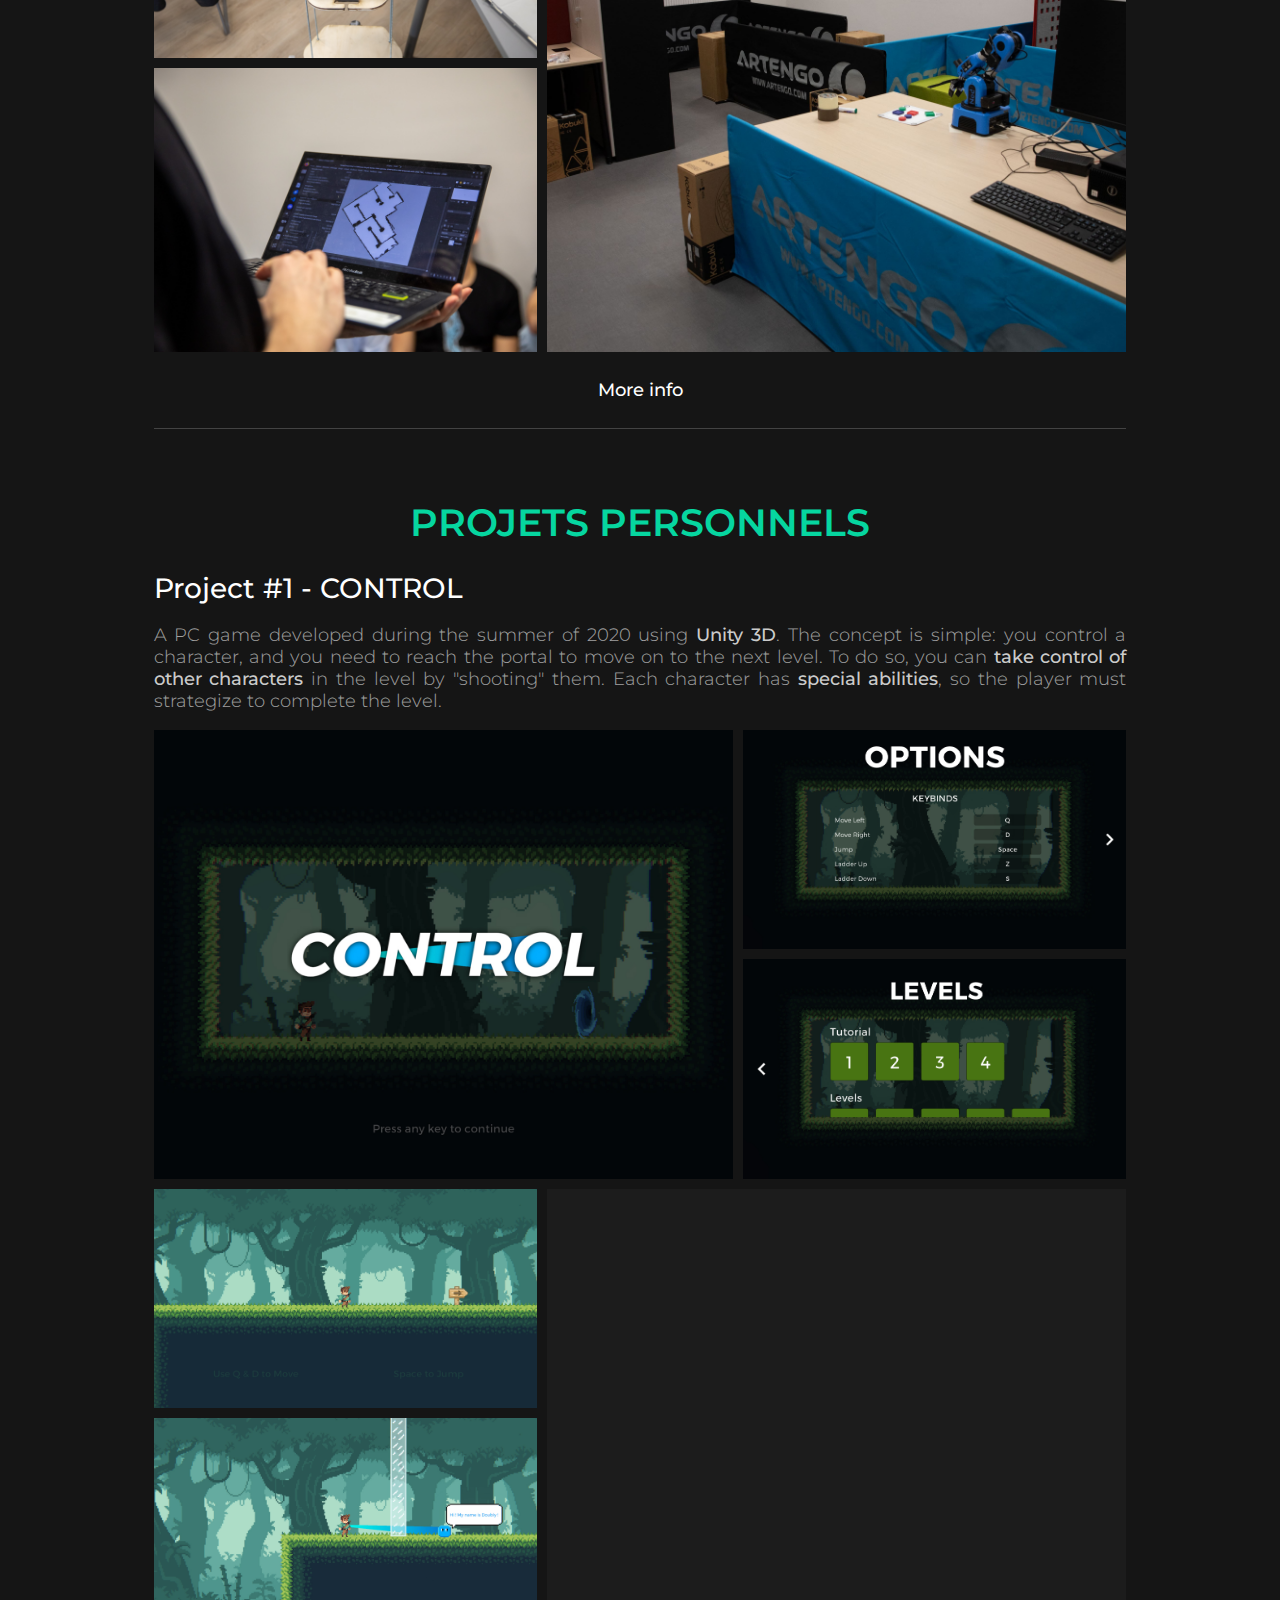
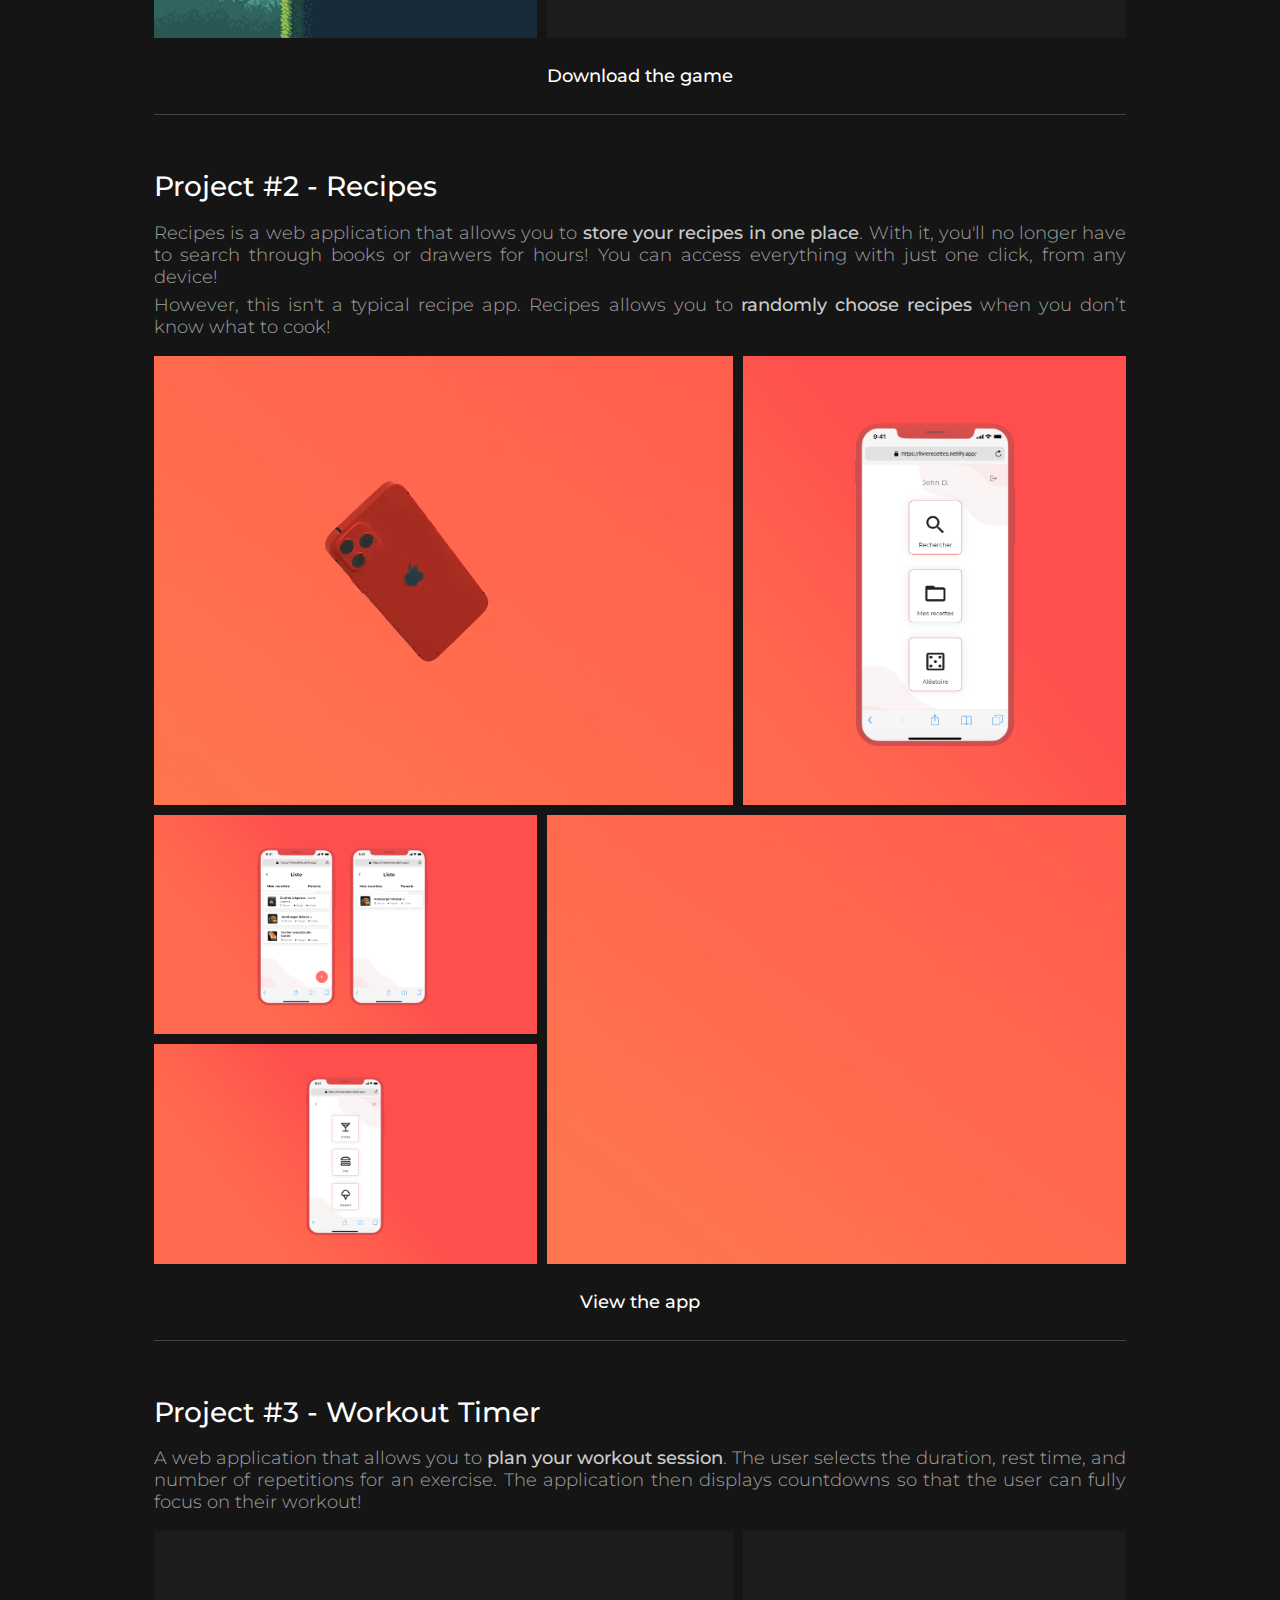
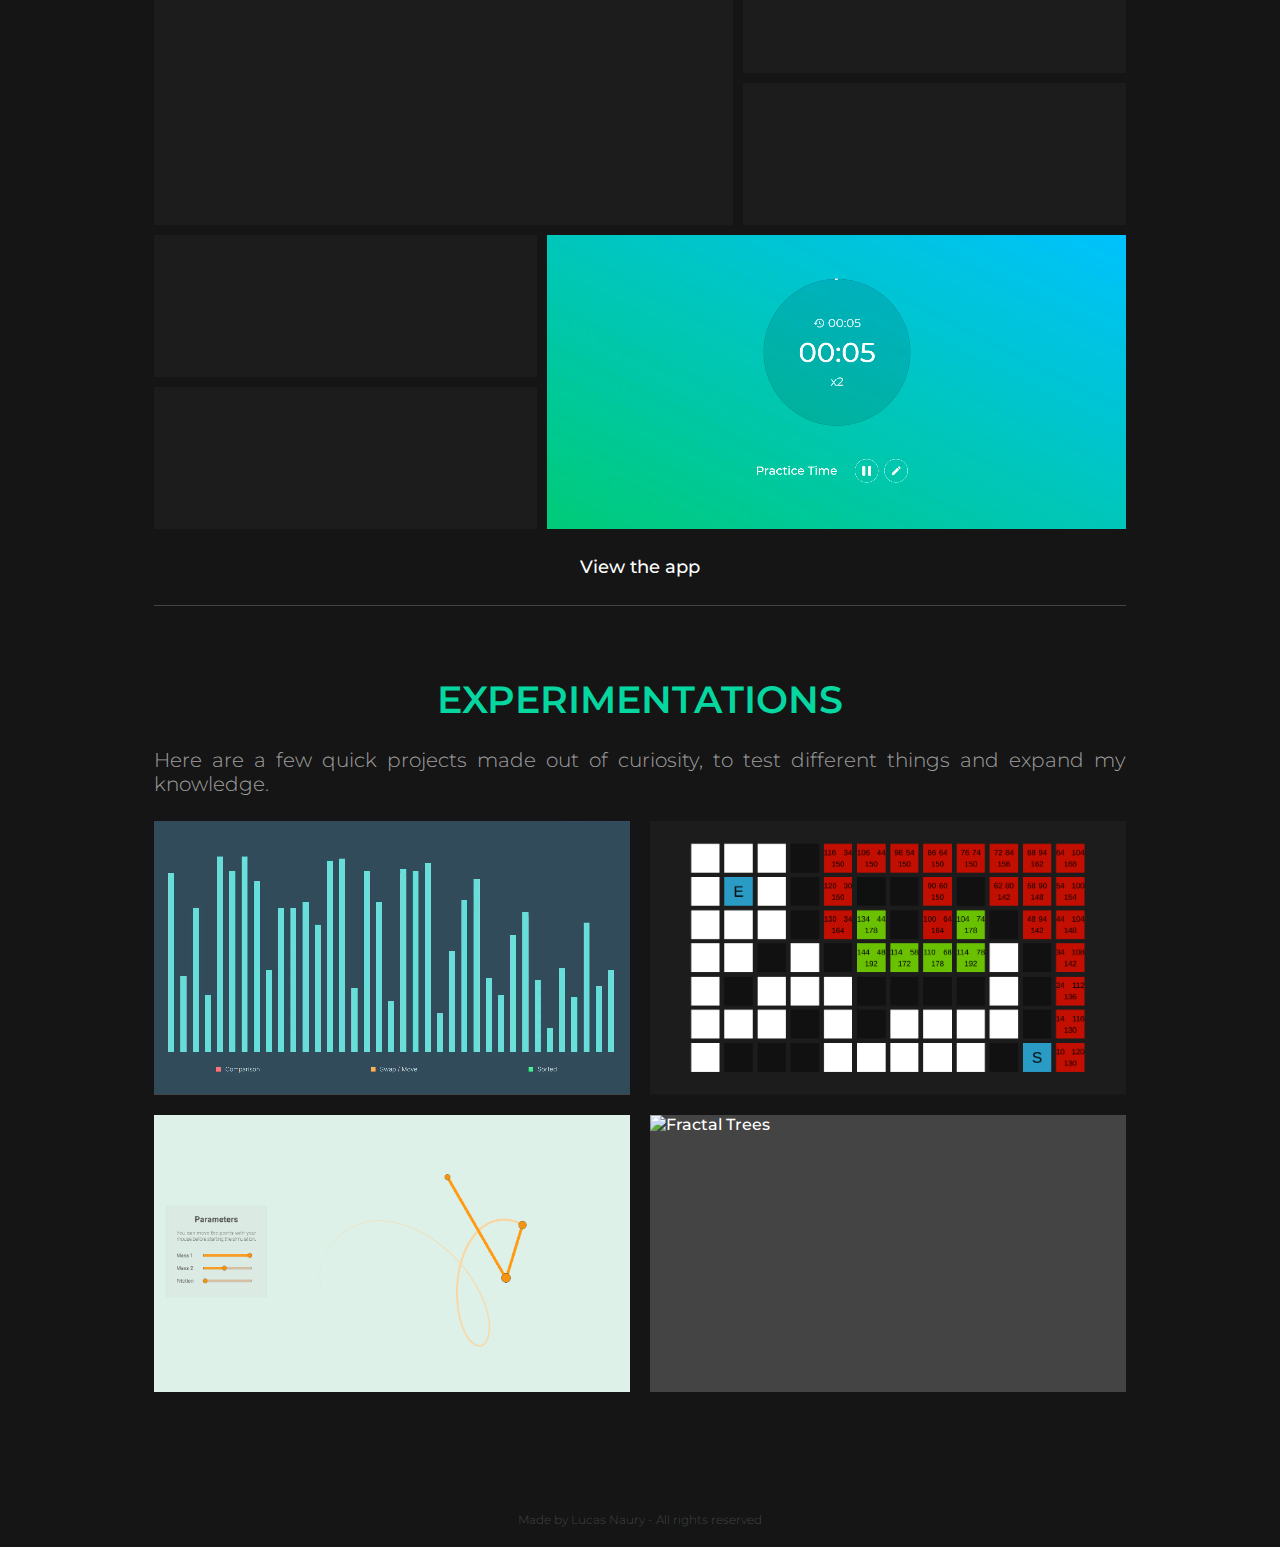
==== commit 89624fa0: "Added different sections in portfolio" ====
--- a/en.html
+++ b/en.html
@@ -79,6 +79,12 @@
     </div>
 
     <div class="projects">
+
+      <div class="section-title">
+        <h2>Projets de cours</h2>
+      </div>
+
+
       <div class="project imgProject">
         <h1>Projet #1 - Digital Innovation Hackathon</h1>
         <p>
@@ -145,6 +151,82 @@
         </div>
         <div class="seeMore"><a href="https://robot-ia-hdf.github.io/" target="_blank">More info</a></div>
       </div>
+      
+      
+      <div class="section-title">
+        <h2>Projets personnels</h2>
+      </div>
+
+
+      <div class="project imgProject">
+        <h1>Project #1 - CONTROL</h1>
+        <p>
+          A PC game developed during the summer of 2020 using <em>Unity 3D</em>. The concept is simple: you control a character, 
+          and you need to reach the portal to move on to the next level. To do so, you can <em>take control of other characters</em> 
+          in the level by "shooting" them. Each character has <em>special abilities</em>, so the player must strategize to complete the level.
+        </p>
+        <div class="grid">
+          <div class="imgContainer large hover">
+            <!--Ratio 1.33333333333-->
+            <img loading="lazy" class="media" src="img/Project4/MainMenu.jpg" alt="Main Menu">
+            <div class="desc">
+              <h3>Home Screen</h3>
+              <p>This is the first thing the player sees when launching the game.</p>
+              <span>Click to expand</span>
+            </div>
+          </div>
+    
+          <div class="imgContainer medium hover">
+            <!--Ratio 0.88396811337-->
+            <img loading="lazy" class="media" src="img/Project4/Options.jpg" alt="Options">
+            <div class="desc">
+              <h3>Options Menu</h3>
+              <p>From this menu, the player can <em>adjust controls, graphics settings, and game volume</em>.</p>
+              <span>Click to expand</span>
+            </div>
+          </div>
+    
+          <div class="imgContainer medium hover">
+            <!--Ratio 1.79333333333-->
+            <img loading="lazy" class="media" src="img/Project4/LevelSelect.jpg" alt="Level Select">
+            <div class="desc">
+              <h3>Level Selector</h3>
+              <p>Only the last unplayed level is accessible to the player.</p>
+              <span>Click to expand</span>
+            </div>
+          </div>
+    
+          <div class="imgContainer large hover">
+            <video loading="lazy" class="media" width="100%" height="100%" muted autoplay loop
+              src="img/Project4/Blobby.mp4" alt="Blobby"></video>
+            <div class="desc">
+              <h3>Blobby - The Bouncing Character</h3>
+              <p>The player will meet this character, who allows the player to <em>bounce</em> and reach previously inaccessible areas.</p>
+              <span>Click to expand</span>
+            </div>
+          </div>
+    
+          <div class="imgContainer medium hover">
+            <img loading="lazy" class="media" src="img/Project4/Tutorial.gif" alt="Tutorial">
+            <div class="desc">
+              <h3>First Tutorial Level</h3>
+              <p>This is the first level the player plays. It teaches them the <em>basic movements</em>.</p>
+              <span>Click to expand</span>
+            </div>
+          </div>
+    
+          <div class="imgContainer medium hover">
+            <img loading="lazy" class="media" src="img/Project4/Doubly.jpg" alt="Doubly">
+            <div class="desc">
+              <h3>Doubly - The Double Jump Character</h3>
+              <p>This is the first character the player encounters. They can perform a <em>double jump</em>, allowing them to overcome larger obstacles.</p>
+              <span>Click to expand</span>
+            </div>
+          </div>
+        </div>
+        <div class="seeMore"><a href="https://mega.nz/folder/tv40HD5a#Z3l5f47MlulO1jTQ8uCasQ" target="_blank">Download the game</a></div>
+      </div>
+
       <div class="project imgProject">
         <h1>Project #2 - Recipes</h1>
         <p>
@@ -284,74 +366,6 @@
         <div class="seeMore"><a href="https://timerworkout.netlify.app/" target="_blank">View the app</a></div>
     </div>
     
-    <div class="project imgProject">
-        <h1>Project #4 - CONTROL</h1>
-        <p>
-          A PC game developed during the summer of 2020 using <em>Unity 3D</em>. The concept is simple: you control a character, 
-          and you need to reach the portal to move on to the next level. To do so, you can <em>take control of other characters</em> 
-          in the level by "shooting" them. Each character has <em>special abilities</em>, so the player must strategize to complete the level.
-        </p>
-        <div class="grid">
-          <div class="imgContainer large hover">
-            <!--Ratio 1.33333333333-->
-            <img loading="lazy" class="media" src="img/Project4/MainMenu.jpg" alt="Main Menu">
-            <div class="desc">
-              <h3>Home Screen</h3>
-              <p>This is the first thing the player sees when launching the game.</p>
-              <span>Click to expand</span>
-            </div>
-          </div>
-    
-          <div class="imgContainer medium hover">
-            <!--Ratio 0.88396811337-->
-            <img loading="lazy" class="media" src="img/Project4/Options.jpg" alt="Options">
-            <div class="desc">
-              <h3>Options Menu</h3>
-              <p>From this menu, the player can <em>adjust controls, graphics settings, and game volume</em>.</p>
-              <span>Click to expand</span>
-            </div>
-          </div>
-    
-          <div class="imgContainer medium hover">
-            <!--Ratio 1.79333333333-->
-            <img loading="lazy" class="media" src="img/Project4/LevelSelect.jpg" alt="Level Select">
-            <div class="desc">
-              <h3>Level Selector</h3>
-              <p>Only the last unplayed level is accessible to the player.</p>
-              <span>Click to expand</span>
-            </div>
-          </div>
-    
-          <div class="imgContainer large hover">
-            <video loading="lazy" class="media" width="100%" height="100%" muted autoplay loop
-              src="img/Project4/Blobby.mp4" alt="Blobby"></video>
-            <div class="desc">
-              <h3>Blobby - The Bouncing Character</h3>
-              <p>The player will meet this character, who allows the player to <em>bounce</em> and reach previously inaccessible areas.</p>
-              <span>Click to expand</span>
-            </div>
-          </div>
-    
-          <div class="imgContainer medium hover">
-            <img loading="lazy" class="media" src="img/Project4/Tutorial.gif" alt="Tutorial">
-            <div class="desc">
-              <h3>First Tutorial Level</h3>
-              <p>This is the first level the player plays. It teaches them the <em>basic movements</em>.</p>
-              <span>Click to expand</span>
-            </div>
-          </div>
-    
-          <div class="imgContainer medium hover">
-            <img loading="lazy" class="media" src="img/Project4/Doubly.jpg" alt="Doubly">
-            <div class="desc">
-              <h3>Doubly - The Double Jump Character</h3>
-              <p>This is the first character the player encounters. They can perform a <em>double jump</em>, allowing them to overcome larger obstacles.</p>
-              <span>Click to expand</span>
-            </div>
-          </div>
-        </div>
-        <div class="seeMore"><a href="https://mega.nz/folder/tv40HD5a#Z3l5f47MlulO1jTQ8uCasQ" target="_blank">Download the game</a></div>
-    </div>
     
     <div class="overlay">
         <img loading="lazy" src="img/close.png" class="close">
@@ -375,7 +389,7 @@
         <p>Press <em>Esc</em> to exit</p>
     </div>
     
-    <div class="experiments-title">
+    <div class="section-title">
         <h2>Experimentations</h2>
         <p>Here are a few quick projects made out of curiosity, to test different things and expand my knowledge.</p>
     </div>
--- a/css/main.css
+++ b/css/main.css
@@ -296,7 +296,7 @@
 }
 .portfolio-section .projects .project h1 {
   color: white;
-  font-size: 34px;
+  font-size: 28px;
   font-weight: 500;
 }
 .portfolio-section .projects .project p {
@@ -579,9 +579,9 @@
 .portfolio-section .projects .overlay em {
   font-style: normal;
 }
-.portfolio-section .experiments-title h2 {
+.portfolio-section .section-title h2 {
   color: white;
-  font-size: 34px;
+  font-size: 36px;
   font-weight: 600;
   text-align: center;
   text-transform: uppercase;
@@ -589,7 +589,7 @@
   margin: 70px 0 25px 0;
   font-size: 38px;
 }
-.portfolio-section .experiments-title p {
+.portfolio-section .section-title p {
   margin: 0 0 25px;
   color: rgba(255, 255, 255, 0.6);
   font-size: 20px;
@@ -757,7 +757,7 @@
     font-size: 120px;
   }
   .portfolio-section .projects .project h1 {
-    font-size: 28px;
+    font-size: 26px;
   }
   .portfolio-section .projects .project p, .portfolio-section .projects .project p span {
     font-size: 16px;
@@ -934,7 +934,7 @@
     font-size: 85px;
   }
   .portfolio-section .projects .project h1 {
-    font-size: 30px;
+    font-size: 24px;
   }
   .portfolio-section .projects .project p, .portfolio-section .projects .project p span {
     font-size: 18px;
@@ -976,8 +976,8 @@
     width: 75px;
     height: 75px;
   }
-  .portfolio-section .experiments-title h2 {
-    font-size: 30px;
+  .portfolio-section .section-title h2 {
+    font-size: 32px;
   }
 }
 @media (max-width: 510px) {
@@ -1009,7 +1009,7 @@
     font-size: 62px;
   }
   .portfolio-section .projects .project h1 {
-    font-size: 24px;
+    font-size: 20px;
   }
   .portfolio-section .projects .project p, .portfolio-section .projects .project p span {
     font-size: 16px;
@@ -1017,11 +1017,11 @@
   .portfolio-section .projects .overlay .content .horizontal .mediaContainer {
     min-height: 25vh;
   }
-  .portfolio-section .experiments-title h2 {
+  .portfolio-section .section-title h2 {
     margin-top: 40px;
-    font-size: 26px;
-  }
-  .portfolio-section .experiments-title p {
+    font-size: 28px;
+  }
+  .portfolio-section .section-title p {
     font-size: 16px;
   }
 }
@@ -1037,7 +1037,7 @@
     font-size: 50px;
   }
   .portfolio-section .projects .project h1 {
-    font-size: 24px;
+    font-size: 20px;
   }
   .portfolio-section .projects .project p, .portfolio-section .projects .project p span {
     font-size: 16px;
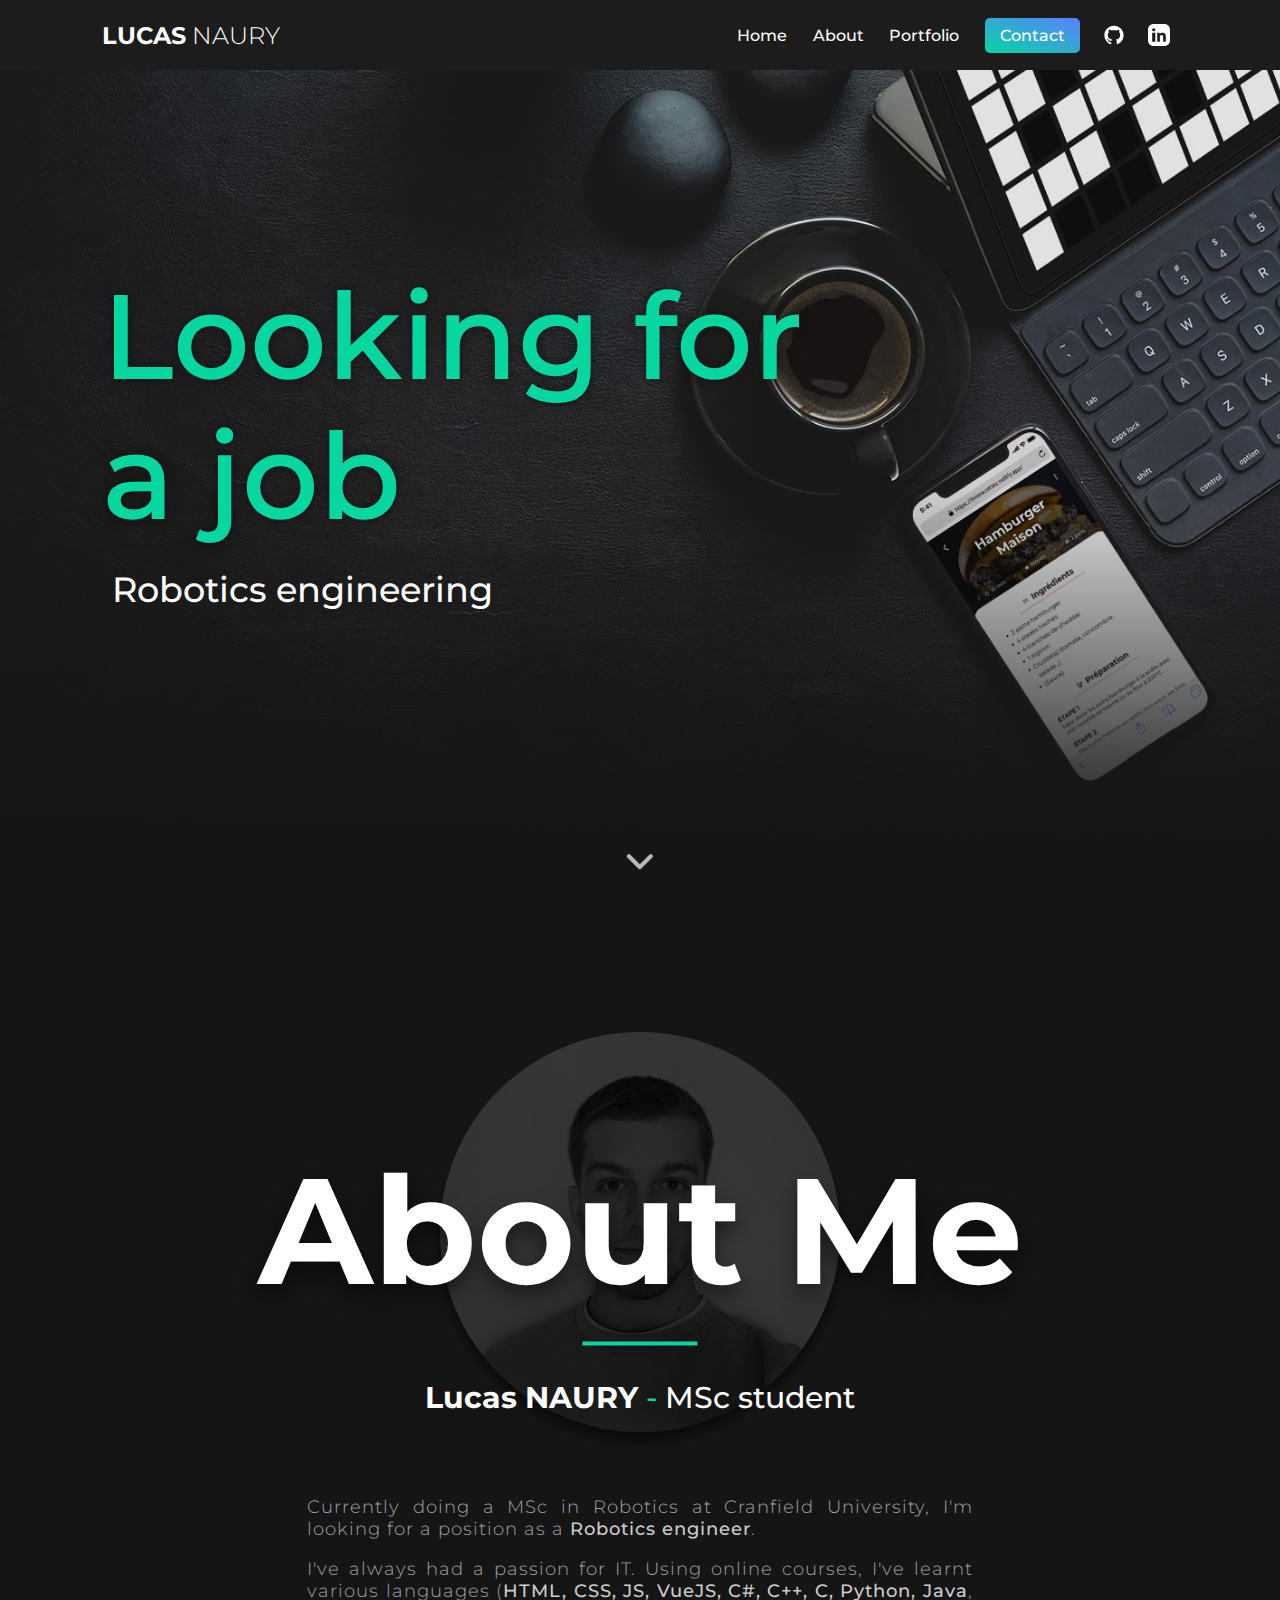
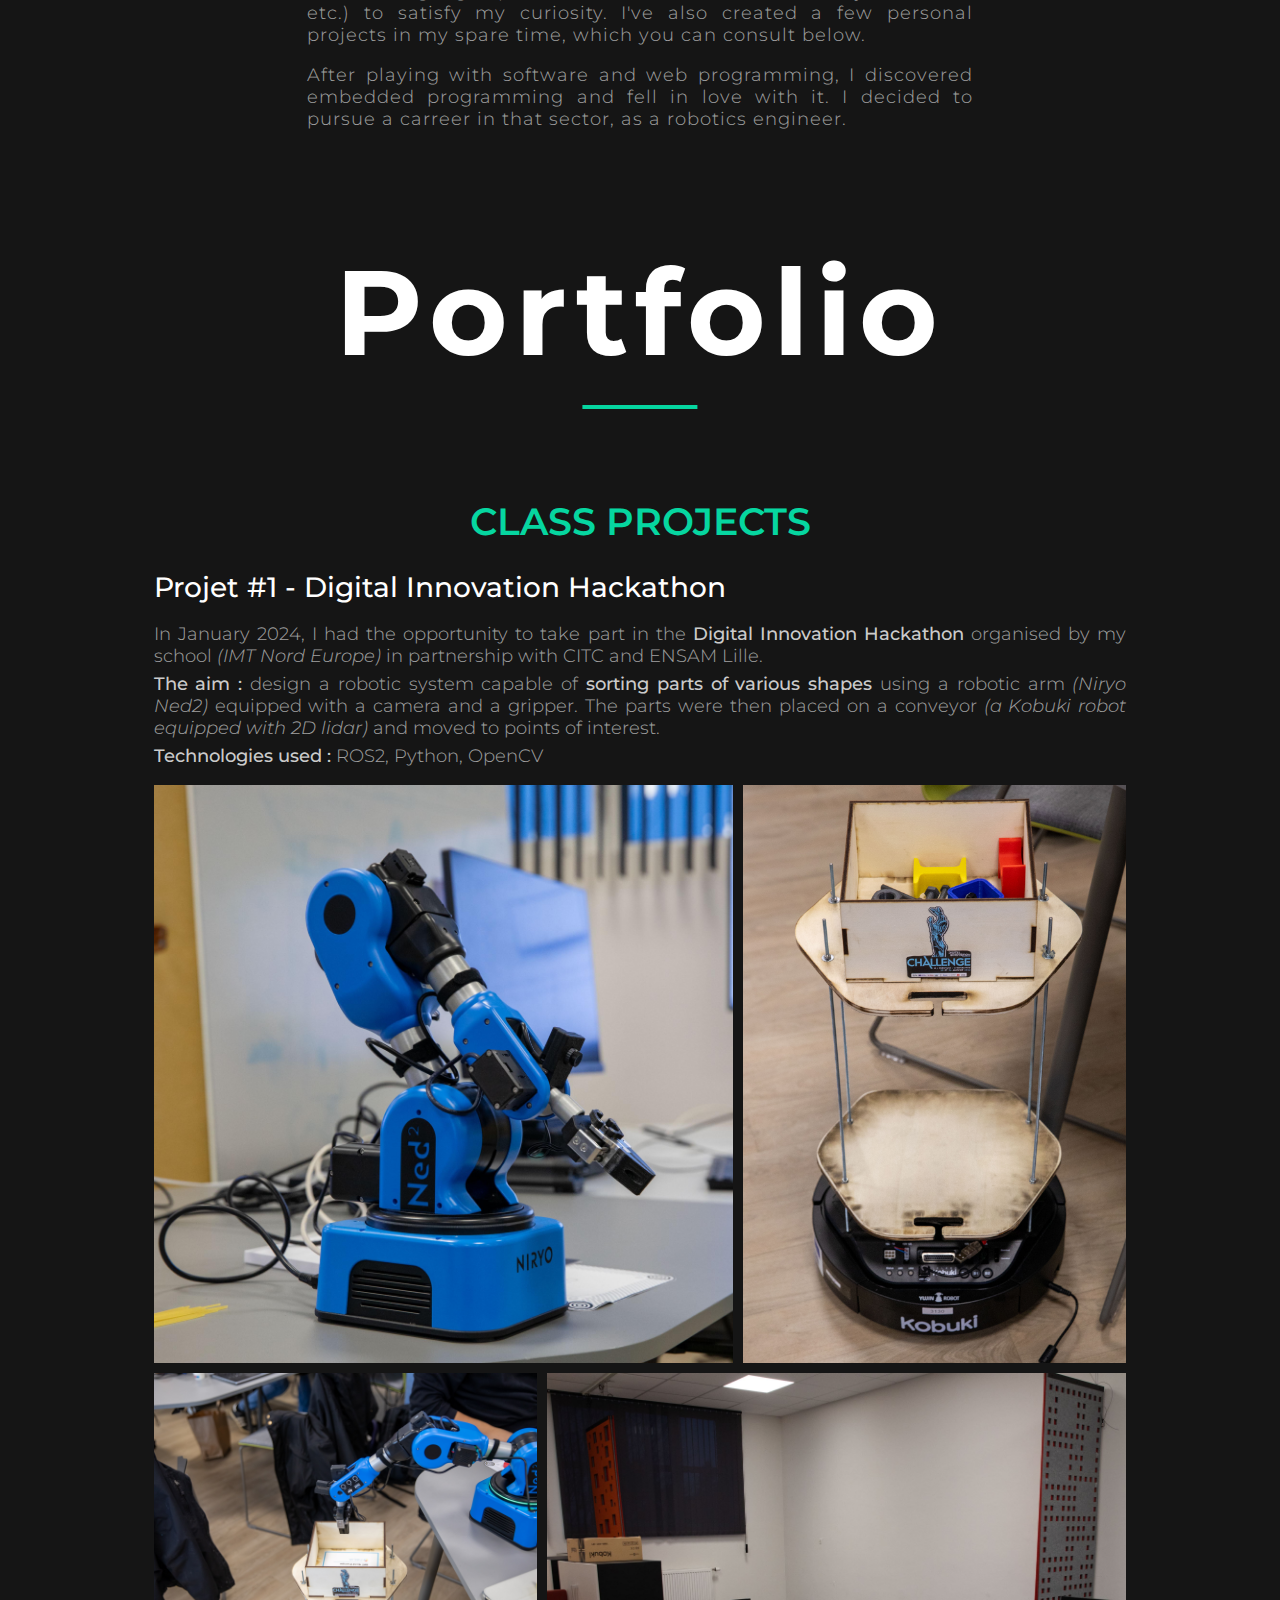
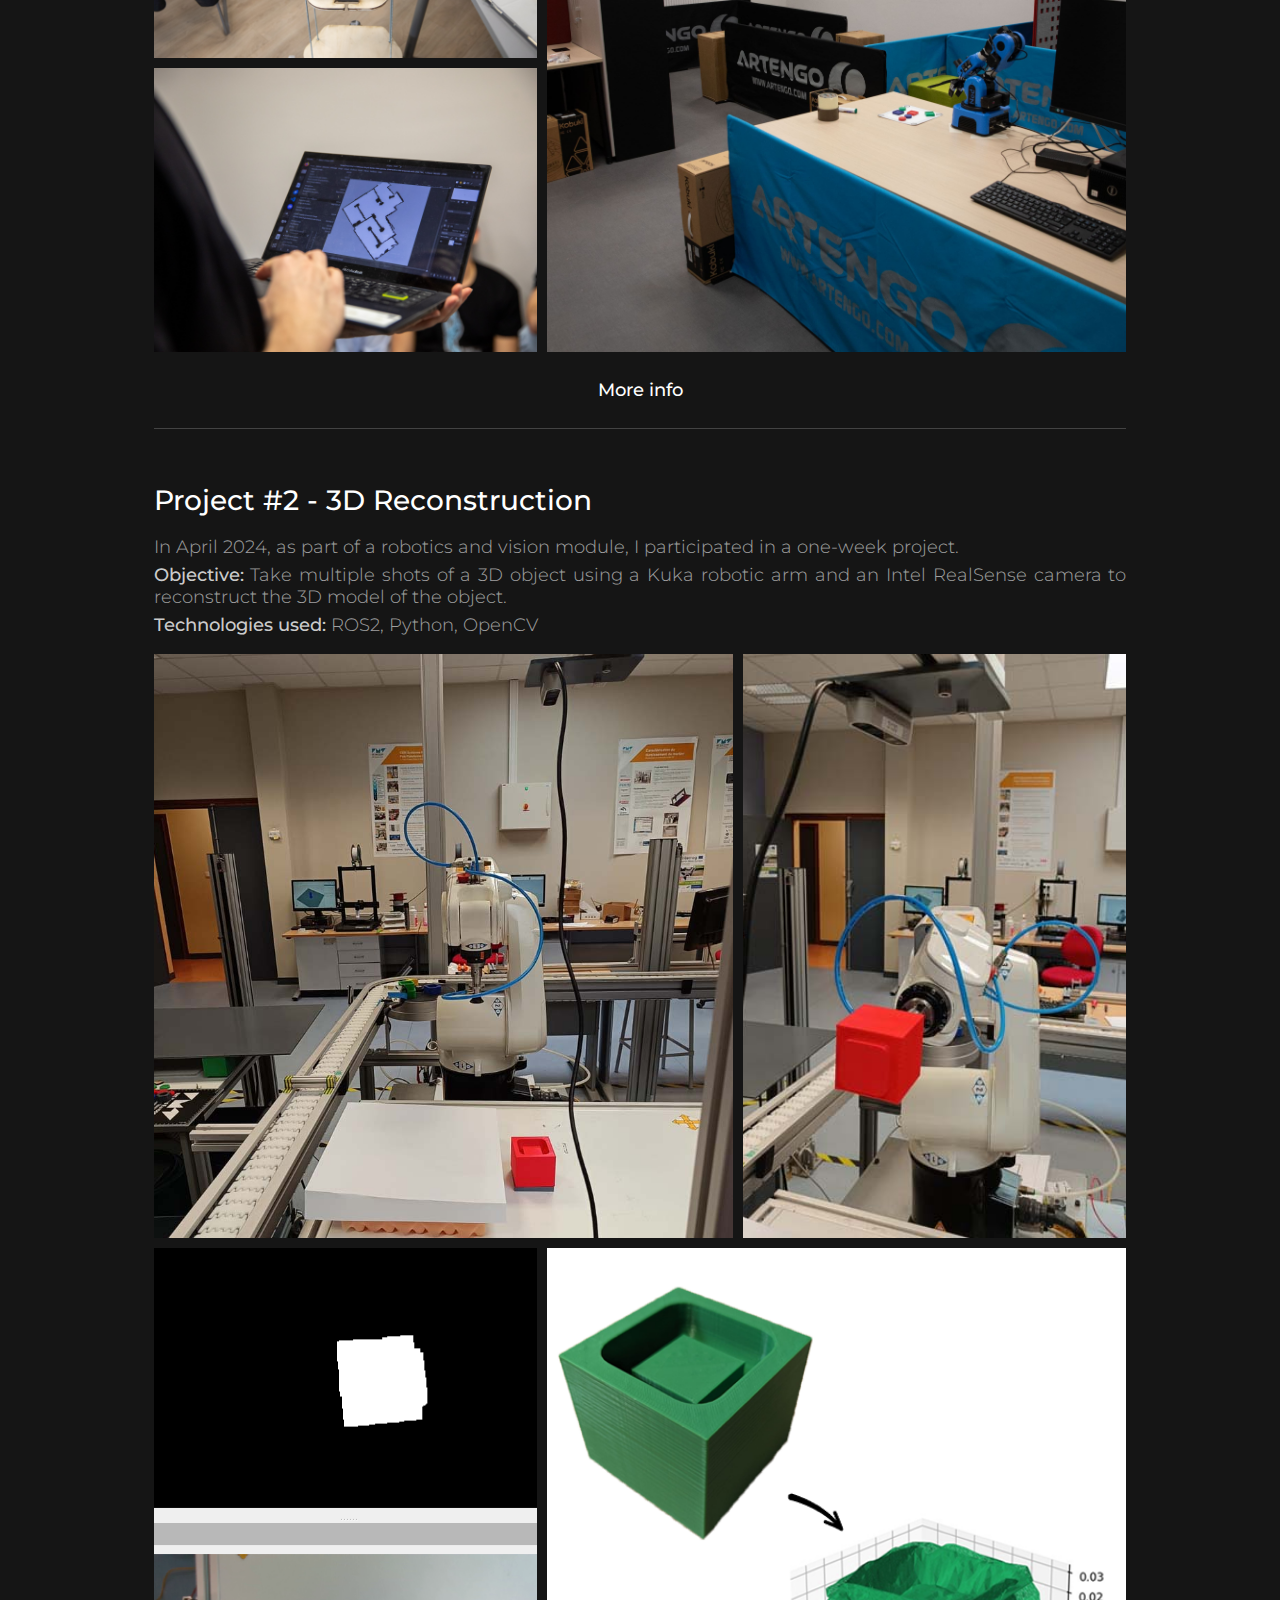
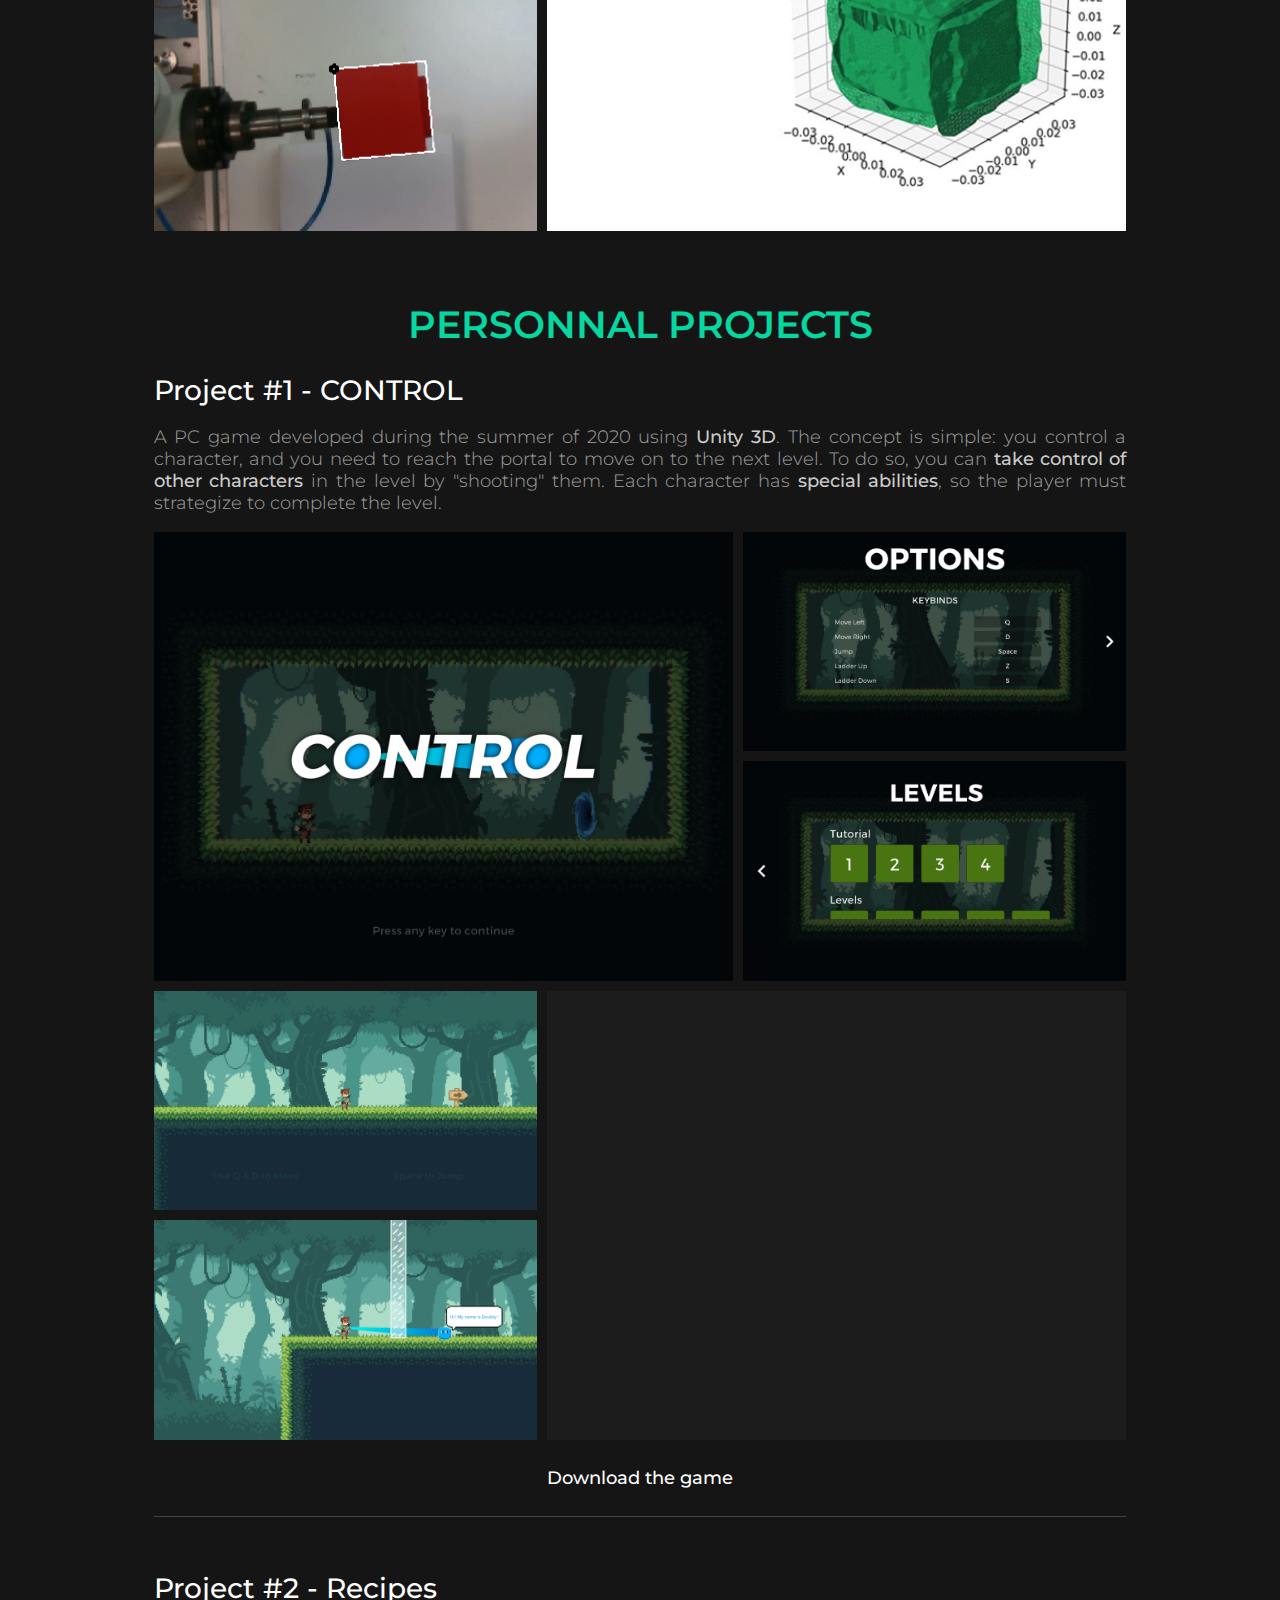
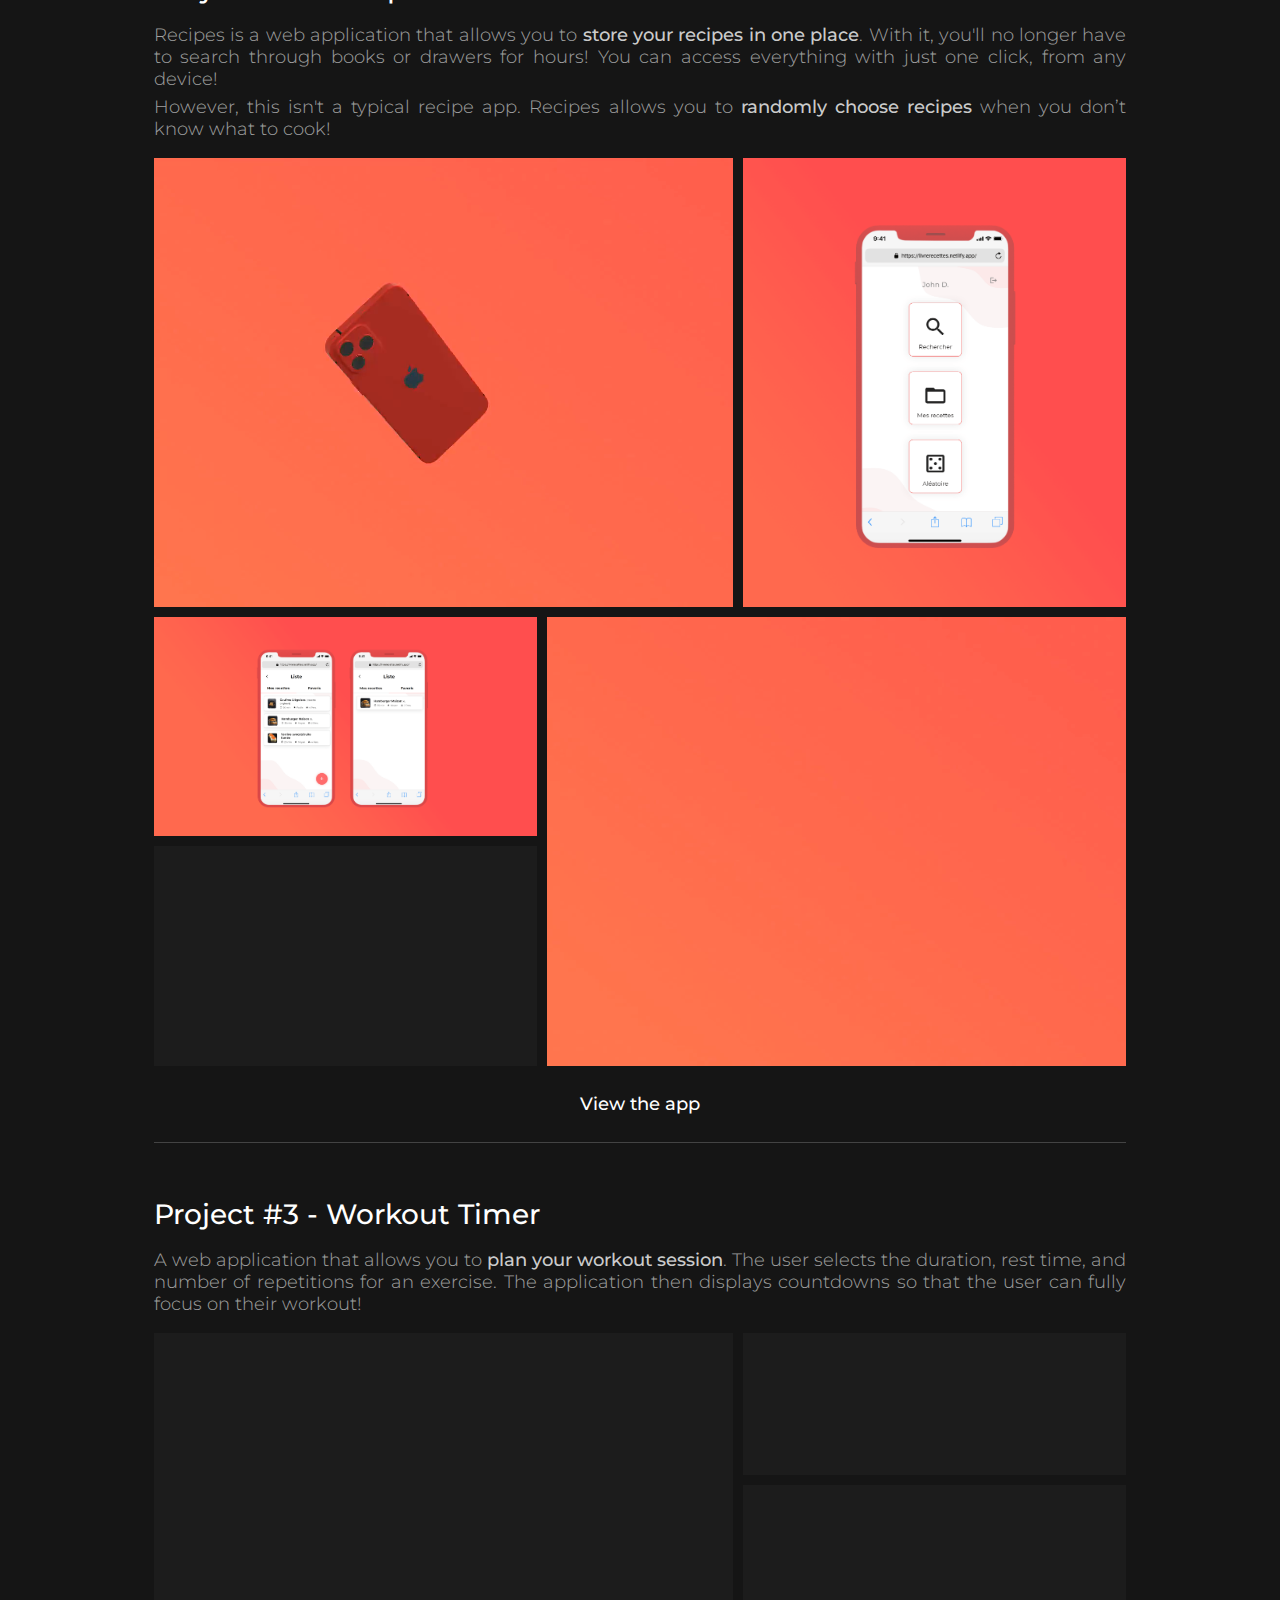
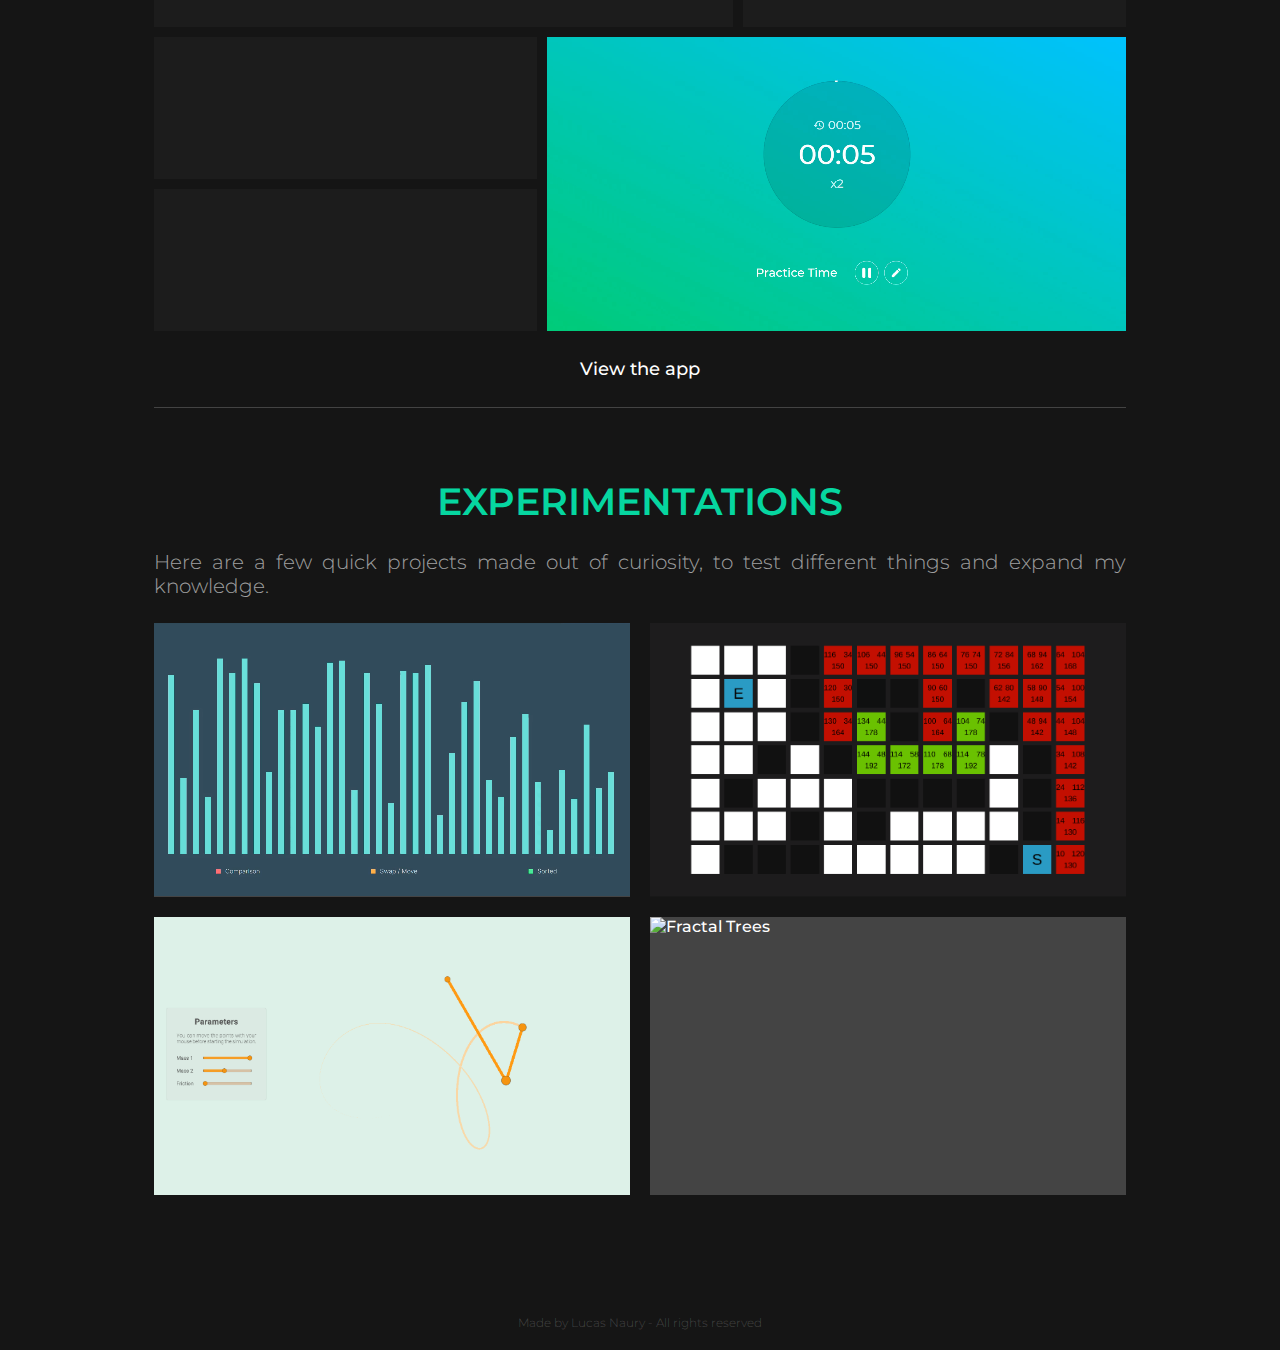
==== commit 312ffcf2: "Change folder structure + add class project" ====
--- a/en.html
+++ b/en.html
@@ -81,7 +81,7 @@
     <div class="projects">
 
       <div class="section-title">
-        <h2>Projets de cours</h2>
+        <h2>Class projects</h2>
       </div>
 
 
@@ -100,7 +100,7 @@
         <div class="grid">
           <div class="imgContainer large hover">
             <!--Ratio 1.33333333333-->
-            <img loading="lazy" class="media" src="img/Project1/niryo.jpg" alt="Niryo">
+            <img loading="lazy" class="media" src="img/projects/hackathon/niryo.jpg" alt="Niryo">
             <div class="desc">
               <h3>Niryo Ned2</h3>
               <p>
@@ -113,7 +113,7 @@
 
           <div class="imgContainer tall hover">
             <!--Ratio 1.16756706827-->
-            <img loading="lazy" class="media" src="img/Project1/kobuki.jpg" alt="Ecran principal">
+            <img loading="lazy" class="media" src="img/projects/hackathon/kobuki.jpg" alt="Ecran principal">
             <div class="desc">
               <h3>Kobuki</h3>
               <p>The <em>Kobuki robot</em> is a <i>"TurleBot"</i> type robot. We used it to move parts from one point to another in the environment, using its 2D lidar to locate and navigate to specific locations.</p>
@@ -122,7 +122,7 @@
           </div>
 
           <div class="imgContainer large hover">
-            <img loading="lazy" class="media" src="img/Project1/environnement.jpg" alt="Ecran principal">
+            <img loading="lazy" class="media" src="img/projects/hackathon/environnement.jpg" alt="Ecran principal">
             <div class="desc">
               <h3>Environment</h3>
               <p>
@@ -132,7 +132,7 @@
             </div>
           </div>
           <div class="imgContainer medium hover">
-            <img loading="lazy" class="media" src="img/Project1/deplacement_pieces.jpg" alt="Onglet Mes recettes / Favoris">
+            <img loading="lazy" class="media" src="img/projects/hackathon/deplacement_pieces.jpg" alt="Onglet Mes recettes / Favoris">
             <div class="desc">
               <h3>Moving parts</h3>
               <p>The robot arm had to deposit the parts in the wooden box <i>(cut out at the school fablab)</i> placed on the Kobuki.</p>
@@ -140,7 +140,7 @@
             </div>
           </div>
           <div class="imgContainer medium hover">
-            <img loading="lazy" class="media" src="img/Project1/slam.jpg" alt="Onglet Mes recettes / Favoris">
+            <img loading="lazy" class="media" src="img/projects/hackathon/slam.jpg" alt="Onglet Mes recettes / Favoris">
             <div class="desc">
               <h3>The map</h3>
               <p>Using a <em>SLAM</em> algorithm, we created a <em>map of the test environment</em> to determine the positions of <em>points of interest</em> and enable the robot to find its way around.</p>
@@ -152,9 +152,67 @@
         <div class="seeMore"><a href="https://robot-ia-hdf.github.io/" target="_blank">More info</a></div>
       </div>
       
+      <div class="project imgProject">
+        <h1>Project #2 - 3D Reconstruction</h1>
+        <p>
+            In April 2024, as part of a robotics and vision module, I participated in a one-week project.
+            <span>
+                <em>Objective:</em> Take multiple shots of a 3D object using a Kuka robotic arm and an Intel RealSense camera to reconstruct the 3D model of the object.
+            </span>
+            <span>
+                <em>Technologies used:</em> ROS2, Python, OpenCV
+            </span>
+        </p>
+        <div class="grid">
+            <div class="imgContainer large hover">
+                <!--Ratio 1.33333333333-->
+                <img loading="lazy" class="media" src="img/projects/tp-robvis/robot-setup.jpg" alt="Kuka robot setup">
+                <div class="desc">
+                    <h3>KUKA KR 5 Sixx R650</h3>
+                    <p>
+                        We used an <em>industrial Kuka robot</em> for this project, equipped with a <em>pneumatic gripper</em>. The object to be scanned was a cube, placed on a base at a specific location.
+                    </p>
+                </div>
+            </div>
+    
+            <div class="imgContainer tall hover">
+                <!--Ratio 1.16756706827-->
+                <img loading="lazy" class="media" src="img/projects/tp-robvis/robot-moving.jpg" alt="Robot movement">
+                <div class="desc">
+                    <h3>Robot Movement</h3>
+                    <p>The robot handled grabbing the piece with its gripper and showing it from different angles to the
+                        <em>Intel RealSense camera</em> positioned above the workspace.
+                    </p>
+                </div>
+            </div>
+    
+            <div class="imgContainer tall hover">
+                <!--Ratio 1.16756706827-->
+                <img loading="lazy" class="media" src="img/projects/tp-robvis/computer-vision.png" alt="Computer vision">
+                <div class="desc">
+                    <h3>Computer Vision</h3>
+                    <p>
+                        A computer vision algorithm detected the color of the cube and measured the distance for each pixel on the face of the cube.
+                    </p>
+                    <span>Click to enlarge</span>
+                </div>
+            </div>
+            <div class="imgContainer large hover">
+                <!--Ratio 1.33333333333-->
+                <img loading="lazy" class="media" src="img/projects/tp-robvis/result.png" alt="Result">
+                <div class="desc">
+                    <h3>Result</h3>
+                    <p>Once the depth data from the different faces were collected, the point clouds had to be merged to create a mesh. The result still needs improvement but is quite satisfactory considering the project's duration.
+                    </p>
+                </div>
+            </div>
+    
+        </div>
+    </div>
+    
       
       <div class="section-title">
-        <h2>Projets personnels</h2>
+        <h2>Personnal projects</h2>
       </div>
 
 
@@ -168,7 +226,7 @@
         <div class="grid">
           <div class="imgContainer large hover">
             <!--Ratio 1.33333333333-->
-            <img loading="lazy" class="media" src="img/Project4/MainMenu.jpg" alt="Main Menu">
+            <img loading="lazy" class="media" src="img/projects/control/MainMenu.jpg" alt="Main Menu">
             <div class="desc">
               <h3>Home Screen</h3>
               <p>This is the first thing the player sees when launching the game.</p>
@@ -178,7 +236,7 @@
     
           <div class="imgContainer medium hover">
             <!--Ratio 0.88396811337-->
-            <img loading="lazy" class="media" src="img/Project4/Options.jpg" alt="Options">
+            <img loading="lazy" class="media" src="img/projects/control/Options.jpg" alt="Options">
             <div class="desc">
               <h3>Options Menu</h3>
               <p>From this menu, the player can <em>adjust controls, graphics settings, and game volume</em>.</p>
@@ -188,7 +246,7 @@
     
           <div class="imgContainer medium hover">
             <!--Ratio 1.79333333333-->
-            <img loading="lazy" class="media" src="img/Project4/LevelSelect.jpg" alt="Level Select">
+            <img loading="lazy" class="media" src="img/projects/control/LevelSelect.jpg" alt="Level Select">
             <div class="desc">
               <h3>Level Selector</h3>
               <p>Only the last unplayed level is accessible to the player.</p>
@@ -198,7 +256,7 @@
     
           <div class="imgContainer large hover">
             <video loading="lazy" class="media" width="100%" height="100%" muted autoplay loop
-              src="img/Project4/Blobby.mp4" alt="Blobby"></video>
+              src="img/projects/control/Blobby.mp4" alt="Blobby"></video>
             <div class="desc">
               <h3>Blobby - The Bouncing Character</h3>
               <p>The player will meet this character, who allows the player to <em>bounce</em> and reach previously inaccessible areas.</p>
@@ -207,7 +265,7 @@
           </div>
     
           <div class="imgContainer medium hover">
-            <img loading="lazy" class="media" src="img/Project4/Tutorial.gif" alt="Tutorial">
+            <img loading="lazy" class="media" src="img/projects/control/Tutorial.gif" alt="Tutorial">
             <div class="desc">
               <h3>First Tutorial Level</h3>
               <p>This is the first level the player plays. It teaches them the <em>basic movements</em>.</p>
@@ -216,7 +274,7 @@
           </div>
     
           <div class="imgContainer medium hover">
-            <img loading="lazy" class="media" src="img/Project4/Doubly.jpg" alt="Doubly">
+            <img loading="lazy" class="media" src="img/projects/control/Doubly.jpg" alt="Doubly">
             <div class="desc">
               <h3>Doubly - The Double Jump Character</h3>
               <p>This is the first character the player encounters. They can perform a <em>double jump</em>, allowing them to overcome larger obstacles.</p>
@@ -239,7 +297,7 @@
           <div class="imgContainer large hover">
             <!--Ratio 1.33333333333-->
             <video loading="lazy" class="media" width="100%" height="100%" muted autoplay loop
-              src="img/Project2/Main.mp4" alt="App presentation"></video>
+              src="img/projects/recipes/Main.mp4" alt="App presentation"></video>
             <div class="desc">
               <h3>Overview</h3>
               <p>
@@ -252,7 +310,7 @@
 
           <div class="imgContainer tall hover">
             <!--Ratio 1.16756706827-->
-            <img loading="lazy" class="media" src="img/Project2/Main screen.png" alt="Main screen">
+            <img loading="lazy" class="media" src="img/projects/recipes/Main screen.png" alt="Main screen">
             <div class="desc">
               <h3>Home screen</h3>
               <p>The home screen allows you to access the various functions of the app.</p>
@@ -262,7 +320,7 @@
 
           <div class="imgContainer large hover">
             <video loading="lazy" class="media" width="100%" height="100%" muted autoplay loop
-              src="img/Project2/Recipes.mp4" alt="Recipes screen presentation"></video>
+              src="img/projects/recipes/Recipes.mp4" alt="Recipes screen presentation"></video>
             <div class="desc">
               <h3>Recipes</h3>
               <p>
@@ -274,7 +332,7 @@
           </div>
 
           <div class="imgContainer medium hover">
-            <img loading="lazy" class="media" src="img/Project2/My recipes.png" alt="My Recipes / Favorites tab">
+            <img loading="lazy" class="media" src="img/projects/recipes/My recipes.png" alt="My Recipes / Favorites tab">
             <div class="desc">
               <h3>My Recipes</h3>
               <p>In this tab, the user can see both the <em>recipes they have created</em> and their <em>favorite recipes</em>.</p>
@@ -283,7 +341,7 @@
           </div>
 
           <div class="imgContainer medium hover">
-            <img loading="lazy" class="media" src="img/Project2/Random.png" alt="Random Search tab">
+            <img loading="lazy" class="media" src="img/projects/recipes/Random.png" alt="Random Search tab">
             <div class="desc">
               <h3>Random Search</h3>
               <p>In this tab, the user can select the type of recipe they want, and the app will <em>find one randomly</em>.</p>
@@ -304,7 +362,7 @@
         <div class="grid">
           <div class="imgContainer large hover">
             <!--Ratio 1.33333333333-->
-            <img loading="lazy" class="media" src="img/Project3/Settings.jpg" alt="Settings">
+            <img loading="lazy" class="media" src="img/projects/workout-timer/Settings.jpg" alt="Settings">
             <div class="desc">
               <h3>Home Screen</h3>
               <p>This is the first page the user sees when launching the app. They can input their exercise details here.</p>
@@ -314,7 +372,7 @@
     
           <div class="imgContainer medium hover">
             <!--Ratio 0.88396811337-->
-            <img loading="lazy" class="media" src="img/Project3/TimePicker.jpg" alt="Time Picker">
+            <img loading="lazy" class="media" src="img/projects/workout-timer/TimePicker.jpg" alt="Time Picker">
             <div class="desc">
               <h3>Time Picker</h3>
               <p>Uses a <em>JavaScript library</em> for the <em>Time Picker</em>.</p>
@@ -324,7 +382,7 @@
     
           <div class="imgContainer medium hover">
             <!--Ratio 1.79333333333-->
-            <img loading="lazy" class="media" src="img/Project3/SettingsCompleted.jpg" alt="Settings Completed">
+            <img loading="lazy" class="media" src="img/projects/workout-timer/SettingsCompleted.jpg" alt="Settings Completed">
             <div class="desc">
               <h3>Completed Settings</h3>
               <p>Once the settings are filled in, the user can click <em>"START"</em> to begin the workout.</p>
@@ -334,7 +392,7 @@
     
           <div class="imgContainer large hover">
             <video loading="lazy" class="media" width="100%" height="100%" muted autoplay loop
-              src="img/Project3/InUse.mp4" alt="App in use"></video>
+              src="img/projects/workout-timer/InUse.mp4" alt="App in use"></video>
             <div class="desc">
               <h3>App in Use</h3>
               <p>
@@ -346,7 +404,7 @@
           </div>
     
           <div class="imgContainer medium hover">
-            <img loading="lazy" class="media" src="img/Project3/PracticeTime.jpg" alt="Practice Time">
+            <img loading="lazy" class="media" src="img/projects/workout-timer/PracticeTime.jpg" alt="Practice Time">
             <div class="desc">
               <h3>Practice Time</h3>
               <p>The user <em>performs the exercise</em> during the specified time.</p>
@@ -355,7 +413,7 @@
           </div>
     
           <div class="imgContainer medium hover">
-            <img loading="lazy" class="media" src="img/Project3/RestTime.jpg" alt="Rest Time">
+            <img loading="lazy" class="media" src="img/projects/workout-timer/RestTime.jpg" alt="Rest Time">
             <div class="desc">
               <h3>Rest Time</h3>
               <p>The user <em>rests</em> during the specified time.</p>
@@ -403,7 +461,7 @@
             <span>Click to expand</span>
           </div>
           <video loading="lazy" class="media" width="100%" height="100%" muted
-                src="img/Extra-projects/Sorting visualizer.mp4" alt="Sorting visualization"></video>
+                src="img/projects/extra/Sorting visualizer.mp4" alt="Sorting visualization"></video>
         </div>
     
         <div class="experiment-project imgContainer hover">
@@ -412,7 +470,7 @@
             <p>Implementation of the A* pathfinding algorithm, displaying heuristic, real, and total costs.</p>
             <span>Click to expand</span>
           </div>
-          <img class="media" src="img/Extra-projects/Pathfinding.png" alt="A* Pathfinding visualization">
+          <img class="media" src="img/projects/extra/Pathfinding.png" alt="A* Pathfinding visualization">
         </div>
     
         <div class="experiment-project imgContainer hover">
@@ -421,7 +479,7 @@
             <p>Implementation of the double pendulum motion equations using the "Runge-Kutta" method.</p>
             <span>Click to expand</span>
           </div>
-          <img class="media" src="img/Extra-projects/Double Pendulum.png" alt="Double Pendulum">
+          <img class="media" src="img/projects/extra/Double Pendulum.png" alt="Double Pendulum">
         </div>
     
         <div class="experiment-project imgContainer hover">
@@ -430,7 +488,7 @@
             <p>Implementation of a fractal tree generation algorithm using Unity3D.</p>
             <span>Click to expand</span>
           </div>
-          <img class="media" src="img/Extra-projects/Fractal Trees.png" alt="Fractal Trees">
+          <img class="media" src="img/projects/extra/Fractal Trees.png" alt="Fractal Trees">
         </div>
     </div>
     
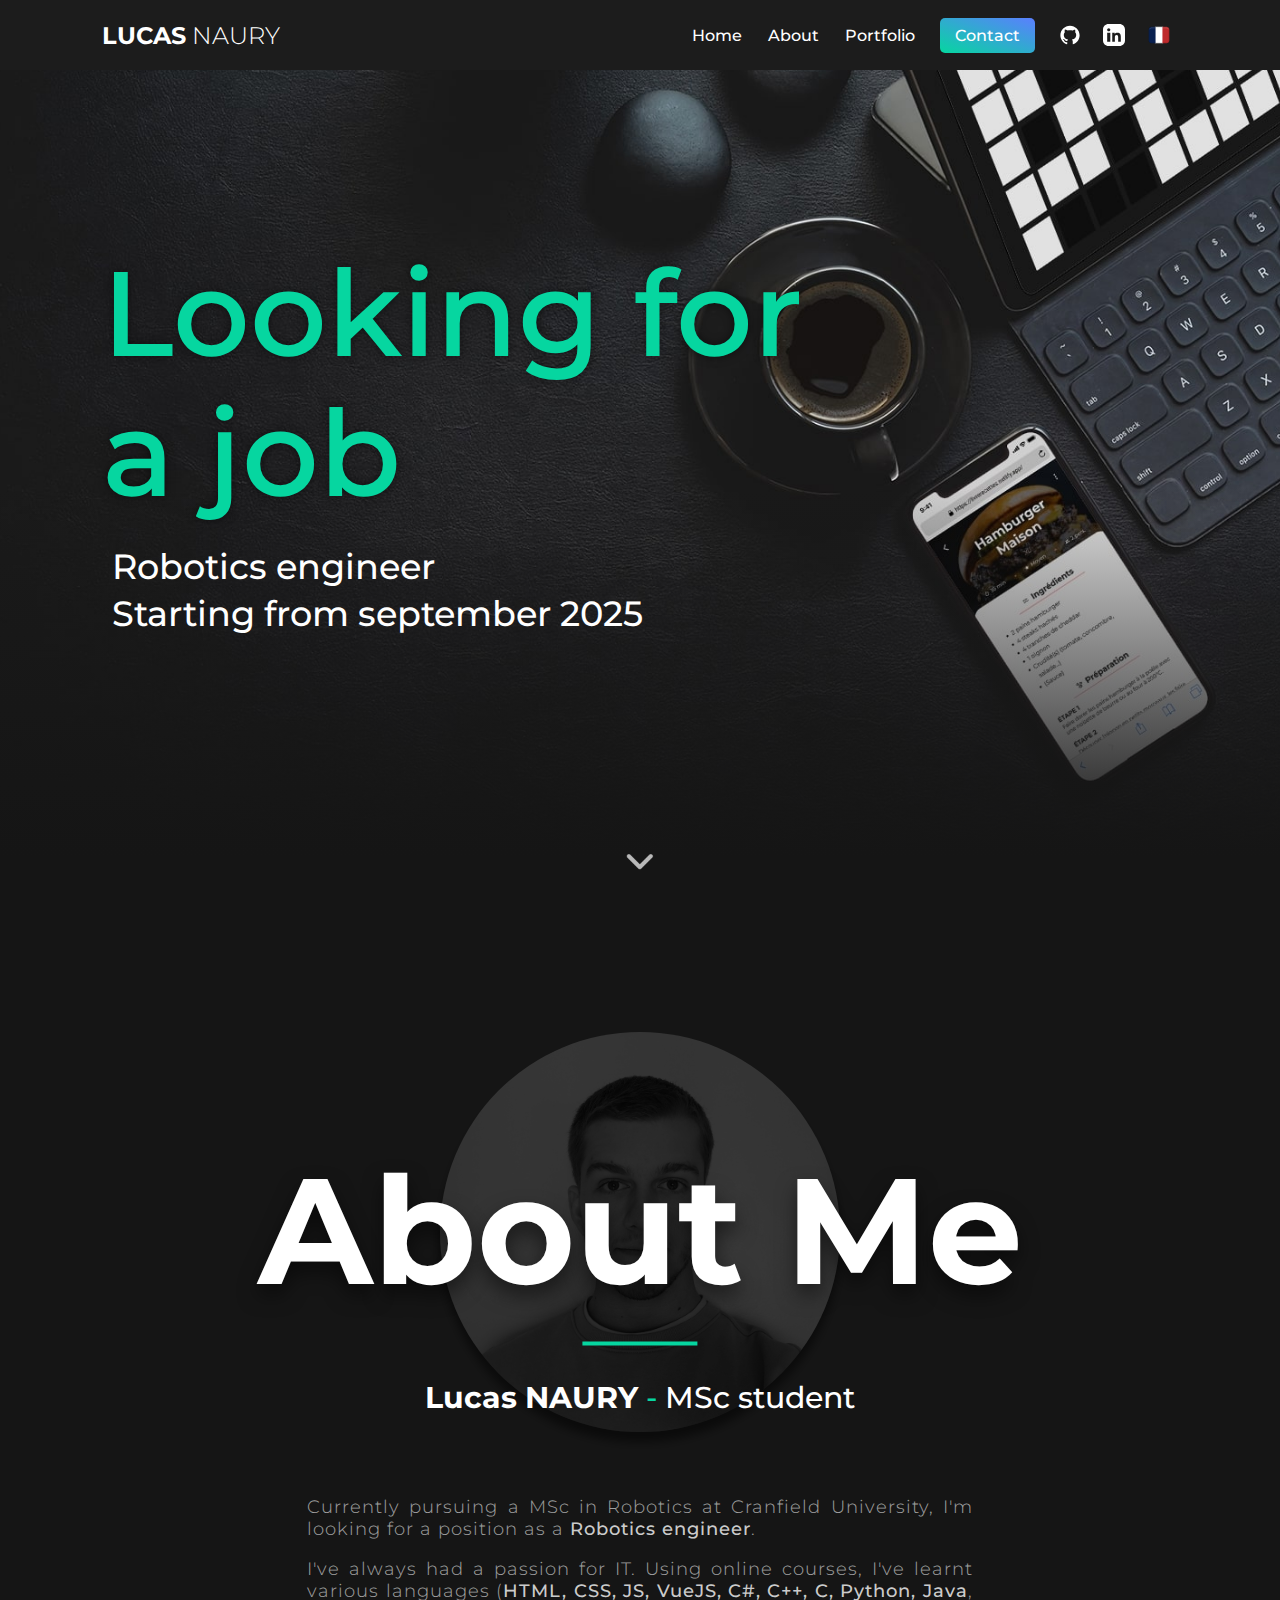
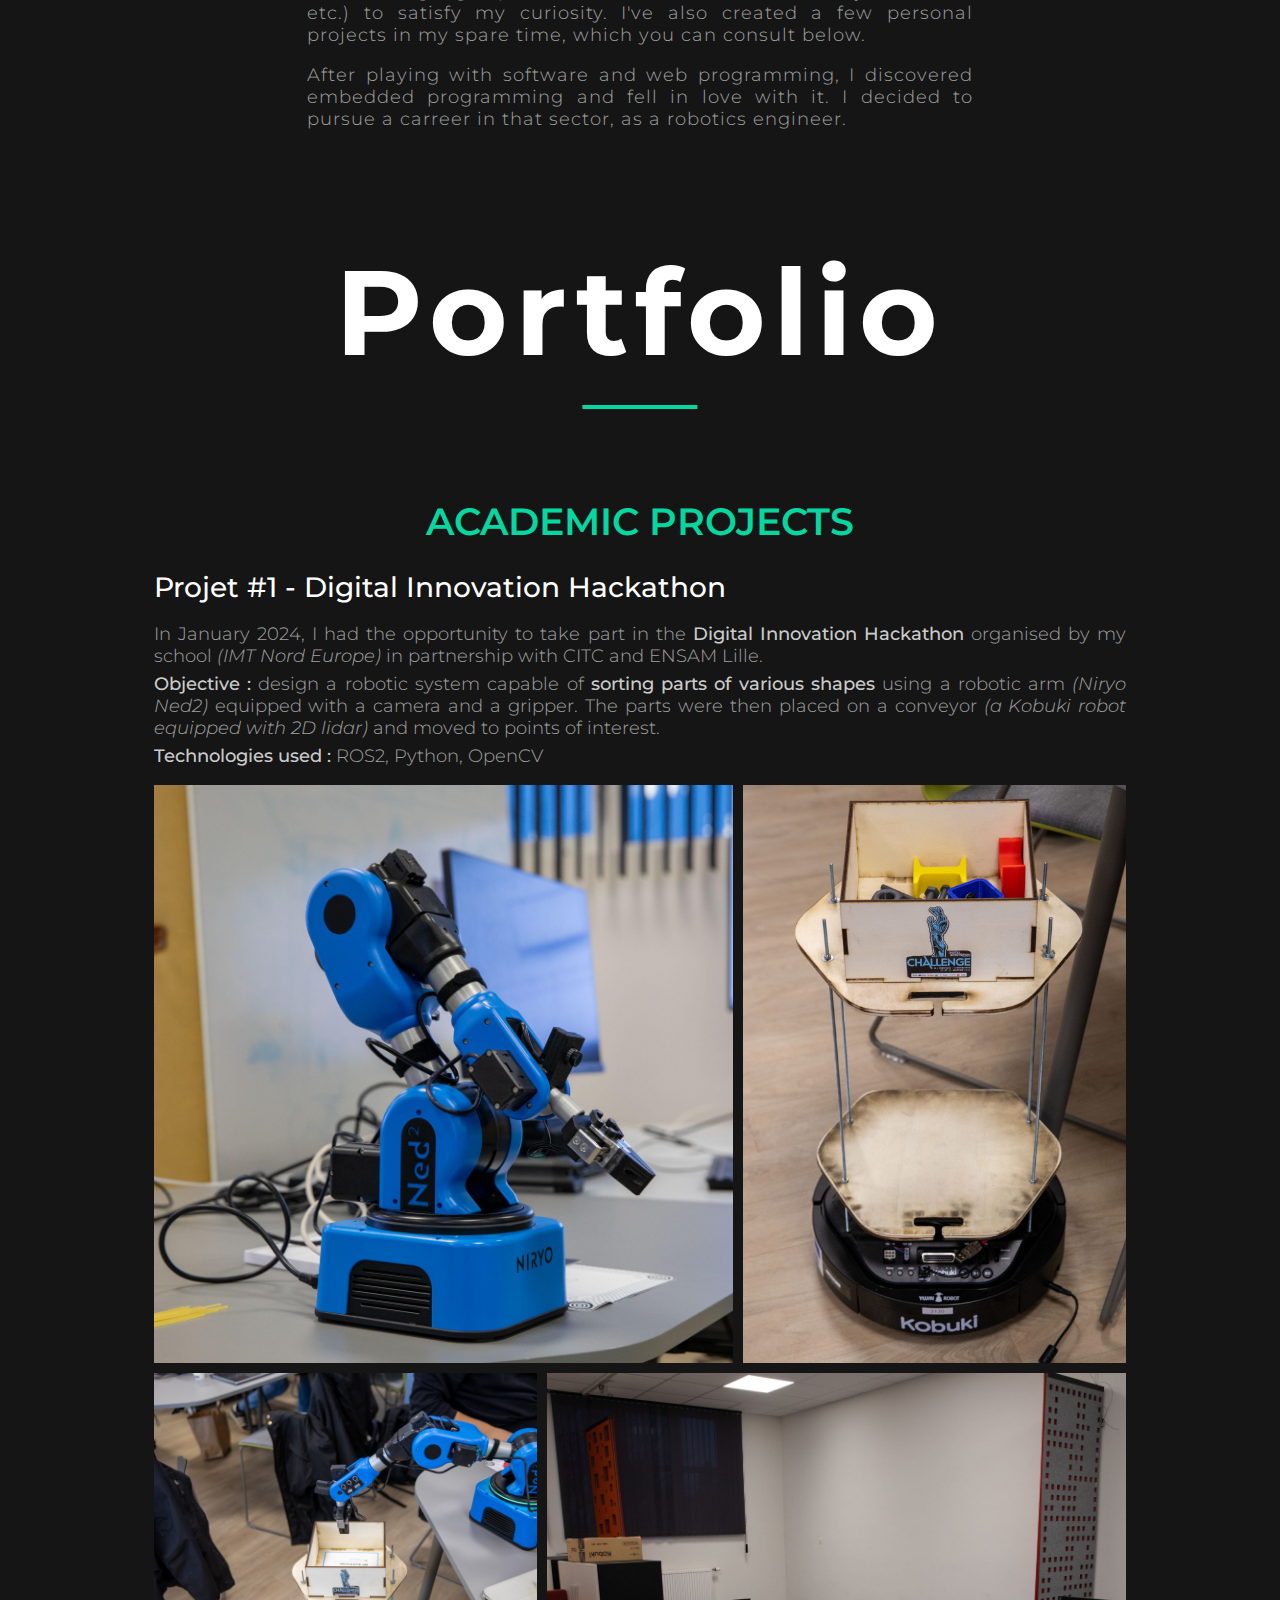
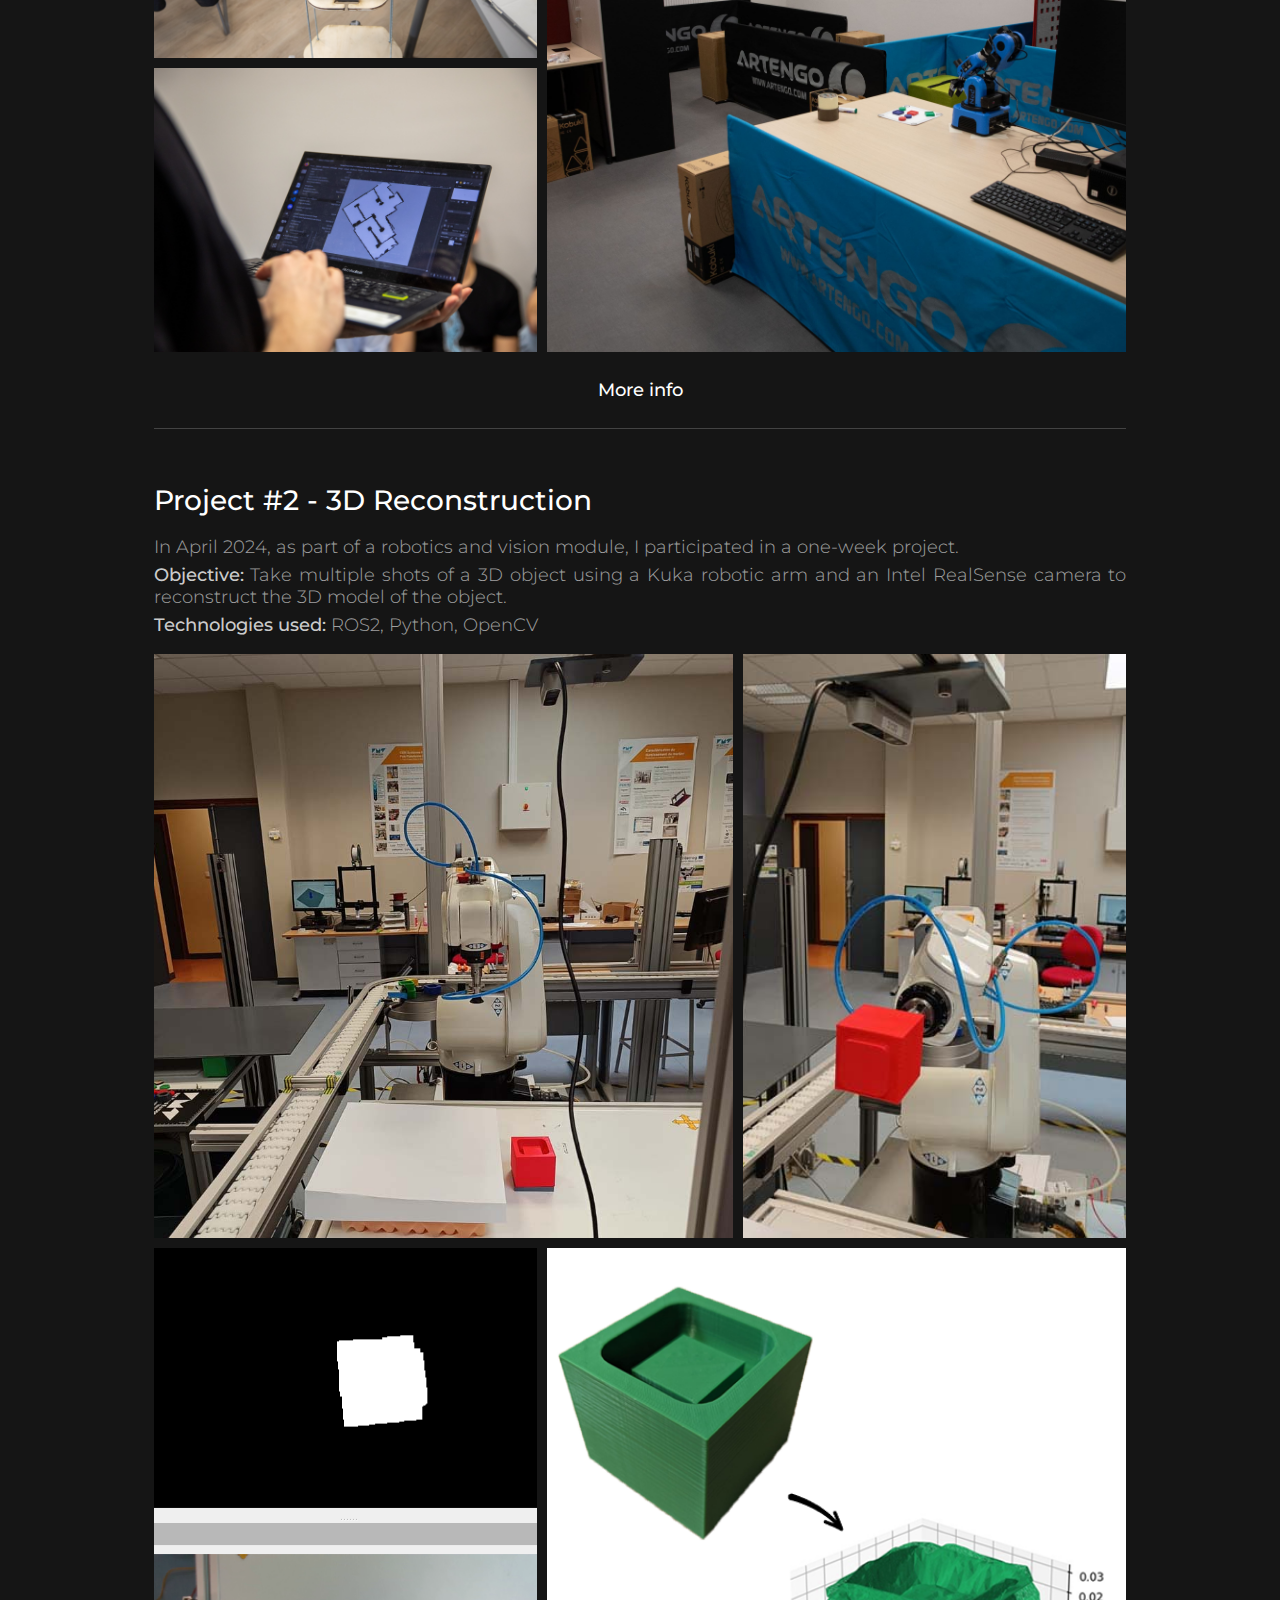
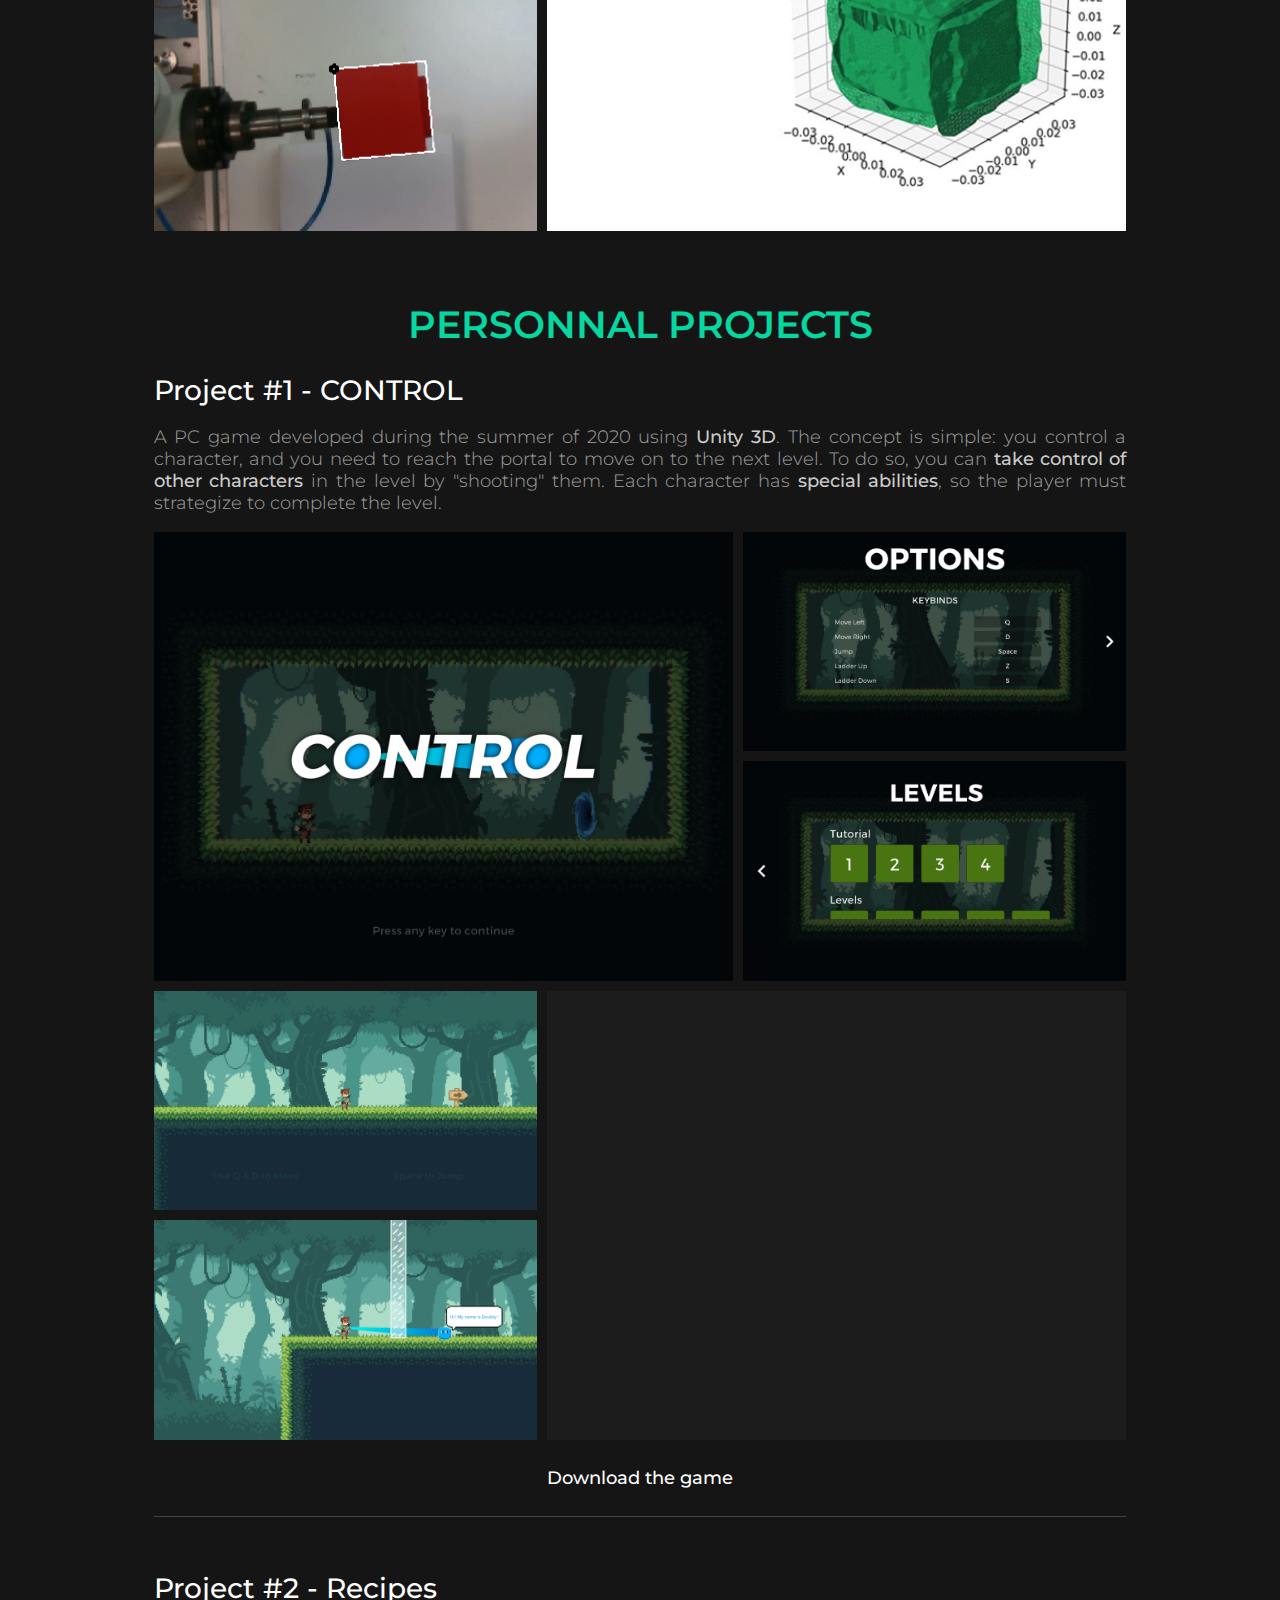
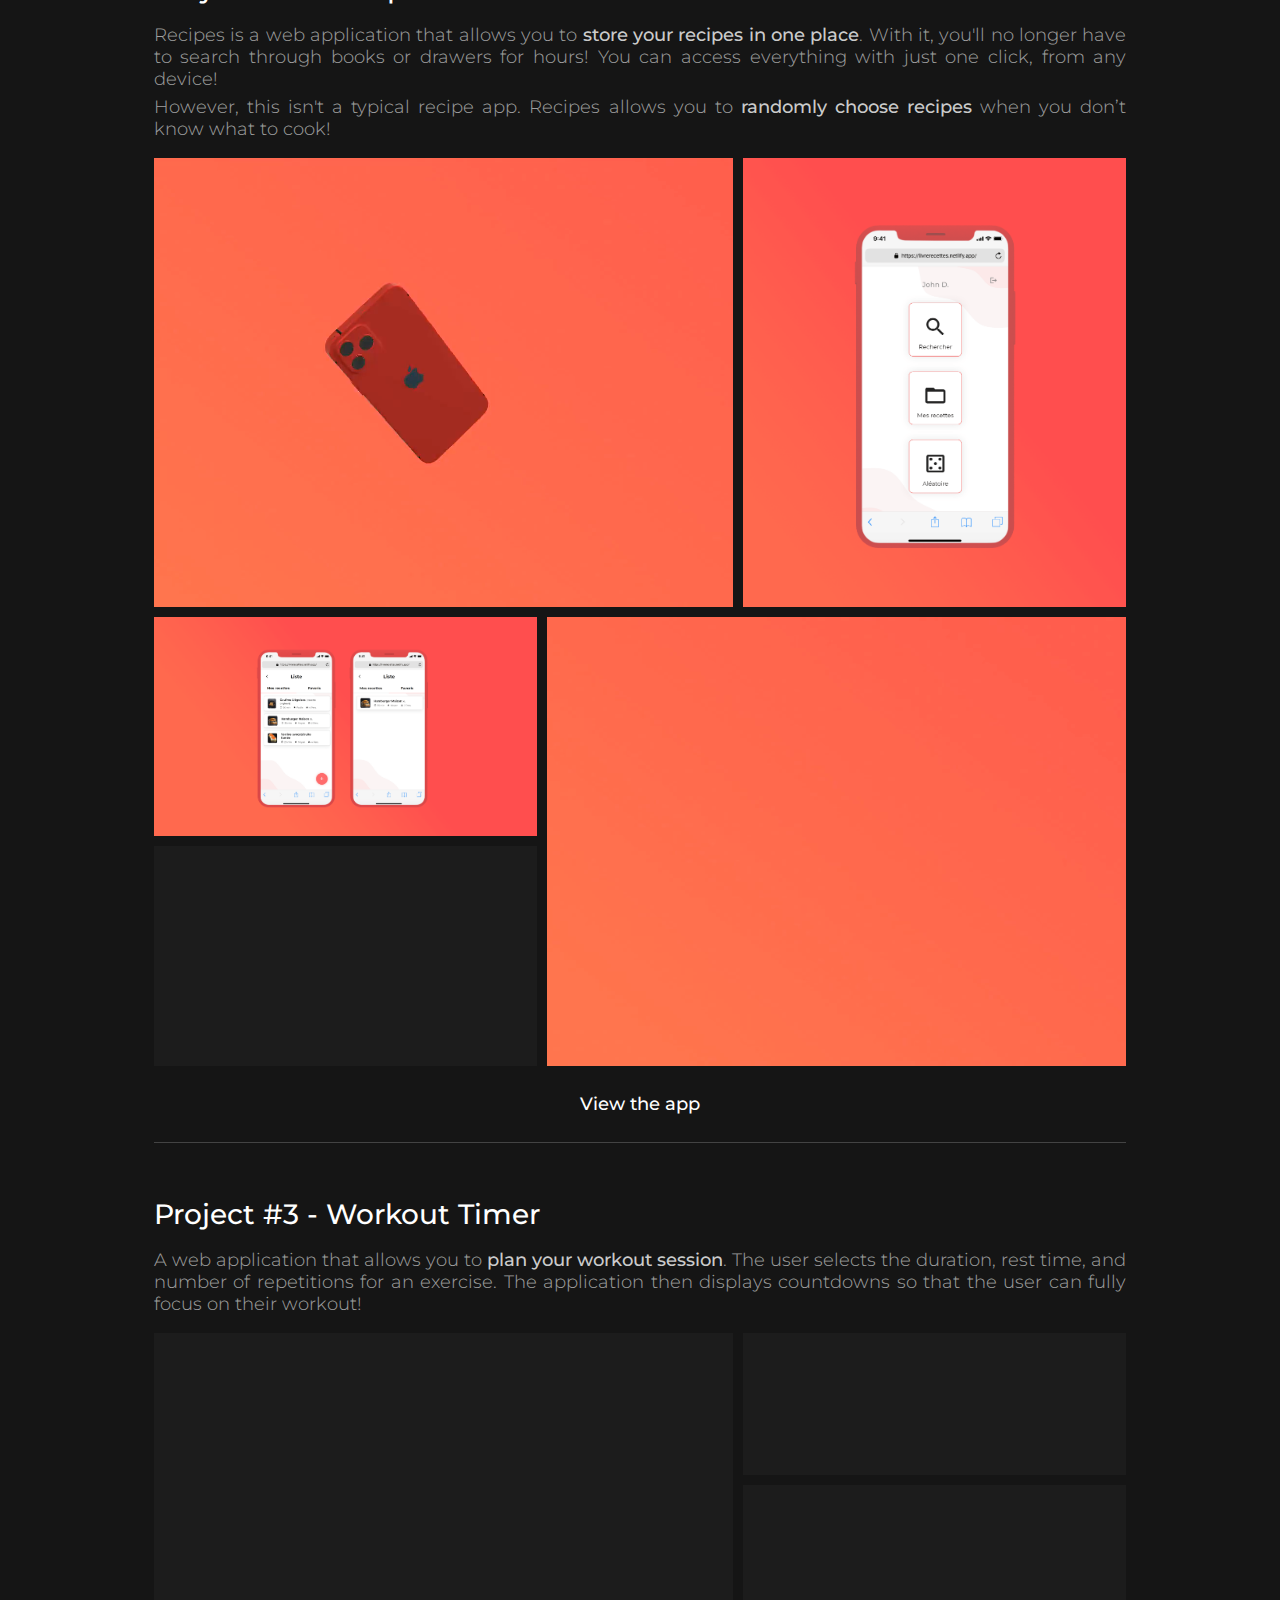
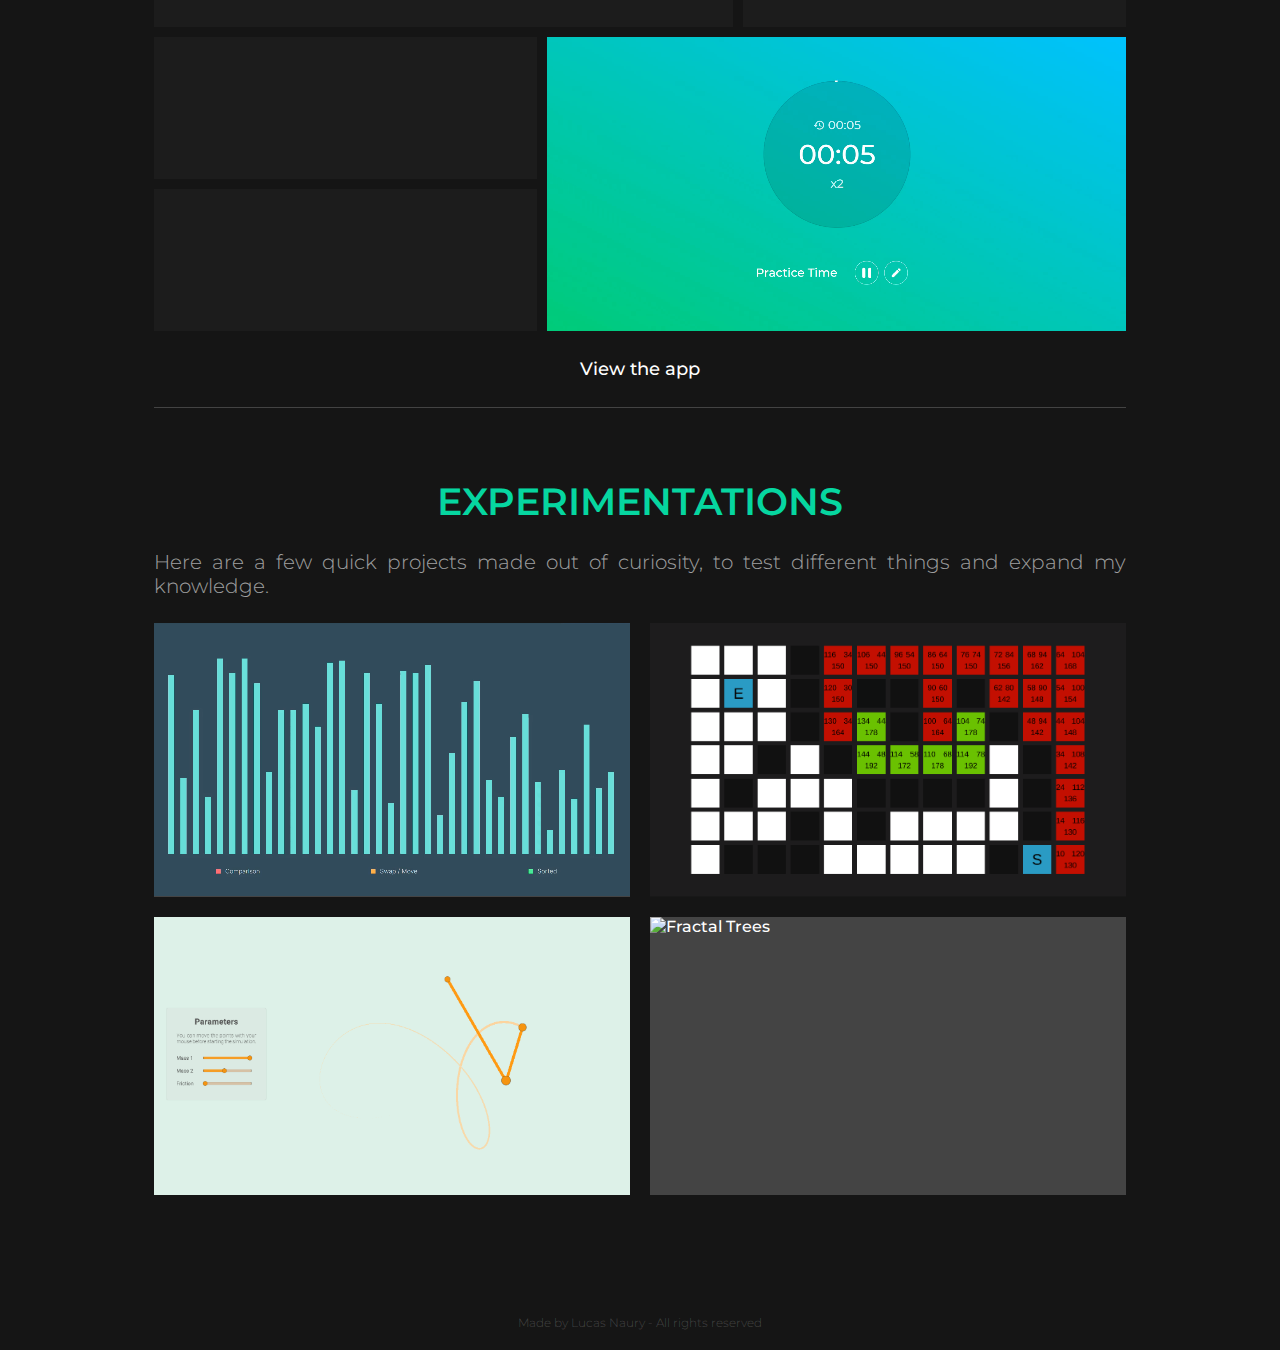
==== commit ca09648d: "Update text + add flag button" ====
--- a/en.html
+++ b/en.html
@@ -7,6 +7,8 @@
   <meta name="description"
     content="Lucas Naury's Portfolio, a front-end developper, engineering student at IMT Nord Europe">
   <meta name="theme-color" content="#1C1C1C">
+  <link rel="icon" href="/favicon.ico" sizes="48x48" >
+  <link rel="icon" href="/favicon.svg" sizes="any" type="image/svg+xml">
   <title>Portfolio</title>
   <link rel="stylesheet" href="css/main.css">
   <link href="https://fonts.googleapis.com/css?family=Montserrat:300,500,600,700" rel="stylesheet">
@@ -22,9 +24,10 @@
       <a href="#portfolio"><span>Portfolio</span></a>
       <a href="mailto:lucas.naury@sfr.fr" id="contact"><span>Contact</span></a>
       <div class="icons">
-        <a href="https://github.com/lucasnaury" target="blank" class="icon"><img src="img/github.svg" alt="Github"></a>
-        <a href="https://www.linkedin.com/in/lucasnaury/" target="_blank" class="icon"><img src="img/linkedin.svg"
+        <a href="https://github.com/lucasnaury" target="blank" class="icon"><img src="img/icons/github.svg" alt="Github"></a>
+        <a href="https://www.linkedin.com/in/lucasnaury/" target="_blank" class="icon"><img src="img/icons/linkedin.svg"
             alt="Linkedin"></a>
+            <a href="/" class="icon" alt="English"><img src="img/icons/fr-flag.svg" alt="" class="flag"></a>
       </div>
     </div>
     <div class="hamburgerToggle">
@@ -36,10 +39,10 @@
 
   <section class="header-section">
     <a href="#about-me" class="scroll-down-indicator">
-      <img loading="lazy" src="img/down-arrow.gif" alt=""></a>
+      <img loading="lazy" src="img/icons/down-arrow.gif" alt=""></a>
     <div class="title">
       <h1>Looking for</br>a job</h1>
-      <h2>Robotics engineering</h2>
+      <h2>Robotics engineer<br>Starting from september 2025</h2>
     </div>
   </section>
 
@@ -56,7 +59,7 @@
     </div>
     <div class="content">
       <p>
-        Currently doing a MSc in Robotics at Cranfield University, I'm looking for a position as a <em>Robotics engineer</em>.
+        Currently pursuing a MSc in Robotics at Cranfield University, I'm looking for a position as a <em>Robotics engineer</em>.
       </p>
       <p>
         I've always had a passion for IT. Using online courses, I've learnt various languages 
@@ -81,7 +84,7 @@
     <div class="projects">
 
       <div class="section-title">
-        <h2>Class projects</h2>
+        <h2>Academic projects</h2>
       </div>
 
 
@@ -90,7 +93,7 @@
         <p>
           In January 2024, I had the opportunity to take part in the <em>Digital Innovation Hackathon</em> organised by my school <i>(IMT Nord Europe)</i> in partnership with CITC and ENSAM Lille.
           <span>
-            <em>The aim :</em> design a robotic system capable of <em>sorting parts of various shapes</em> using a robotic arm <i>(Niryo Ned2)</i> equipped with a camera and a gripper.
+            <em>Objective :</em> design a robotic system capable of <em>sorting parts of various shapes</em> using a robotic arm <i>(Niryo Ned2)</i> equipped with a camera and a gripper.
             The parts were then placed on a conveyor <i>(a Kobuki robot equipped with 2D lidar)</i> and moved to points of interest.
           </span>
           <span>
@@ -426,22 +429,22 @@
     
     
     <div class="overlay">
-        <img loading="lazy" src="img/close.png" class="close">
+        <img loading="lazy" src="img/icons/close.png" class="close">
     
         <div class="content">
           <div class="horizontal">
-            <img loading="lazy" src="img/NavigateBefore.png" alt="<" class="NavigateBefore">
+            <img loading="lazy" src="img/icons/NavigateBefore.png" alt="<" class="NavigateBefore">
             <div class="mediaContainer">
               <img loading="lazy" src="" class="overlayImg">
               <video loading="lazy" src="" class="overlayVid" autoplay loop>
             </div>
-            <img loading="lazy" src="img/NavigateNext.png" alt=">" class="NavigateNext">
+            <img loading="lazy" src="img/icons/NavigateNext.png" alt=">" class="NavigateNext">
           </div>
           <h1></h1>
           <p></p>
           <div class="bottomNav">
-            <img loading="lazy" src="img/NavigateBefore.png" alt="<" class="NavigateBefore">
-            <img loading="lazy" src="img/NavigateNext.png" alt=">" class="NavigateNext">
+            <img loading="lazy" src="img/icons/NavigateBefore.png" alt="<" class="NavigateBefore">
+            <img loading="lazy" src="img/icons/NavigateNext.png" alt=">" class="NavigateNext">
           </div>
         </div>
         <p>Press <em>Esc</em> to exit</p>
--- a/css/main.css
+++ b/css/main.css
@@ -81,6 +81,9 @@
   width: 100%;
   height: 100%;
 }
+nav .pages .icons a .flag {
+  border-radius: 5px;
+}
 nav .hamburgerToggle {
   visibility: hidden;
   display: none;
@@ -504,8 +507,9 @@
   justify-content: center;
 }
 .portfolio-section .projects .overlay .content .horizontal {
-  width: 100%;
-  height: 80%;
+  flex: 1 1;
+  height: 1px;
+  width: 100%;
   display: flex;
   flex-direction: row;
   align-items: center;
@@ -513,17 +517,14 @@
 }
 .portfolio-section .projects .overlay .content .horizontal .mediaContainer {
   width: 70%;
-  min-height: 100%;
-  position: relative;
-  overflow: hidden;
+  height: 100%;
 }
 .portfolio-section .projects .overlay .content .horizontal .mediaContainer .overlayImg,
 .portfolio-section .projects .overlay .content .horizontal .mediaContainer .overlayVid {
   width: 100%;
-  position: absolute;
-  top: 50%;
-  left: 50%;
-  transform: translate(-50%, -50%);
+  height: 100%;
+  -o-object-fit: contain;
+     object-fit: contain;
 }
 .portfolio-section .projects .overlay .content .horizontal img.NavigateBefore,
 .portfolio-section .projects .overlay .content .horizontal img.NavigateNext {
@@ -537,7 +538,7 @@
   flex-direction: row;
   align-items: center;
   margin-top: 20px;
-  width: 30%;
+  width: 100%;
   justify-content: space-around;
 }
 .portfolio-section .projects .overlay .content .bottomNav img.NavigateBefore,
@@ -966,7 +967,6 @@
   }
   .portfolio-section .projects .overlay .content .horizontal .mediaContainer {
     width: 100%;
-    min-height: 32vh;
   }
   .portfolio-section .projects .overlay .content .bottomNav {
     display: flex;
@@ -1014,9 +1014,6 @@
   .portfolio-section .projects .project p, .portfolio-section .projects .project p span {
     font-size: 16px;
   }
-  .portfolio-section .projects .overlay .content .horizontal .mediaContainer {
-    min-height: 25vh;
-  }
   .portfolio-section .section-title h2 {
     margin-top: 40px;
     font-size: 28px;
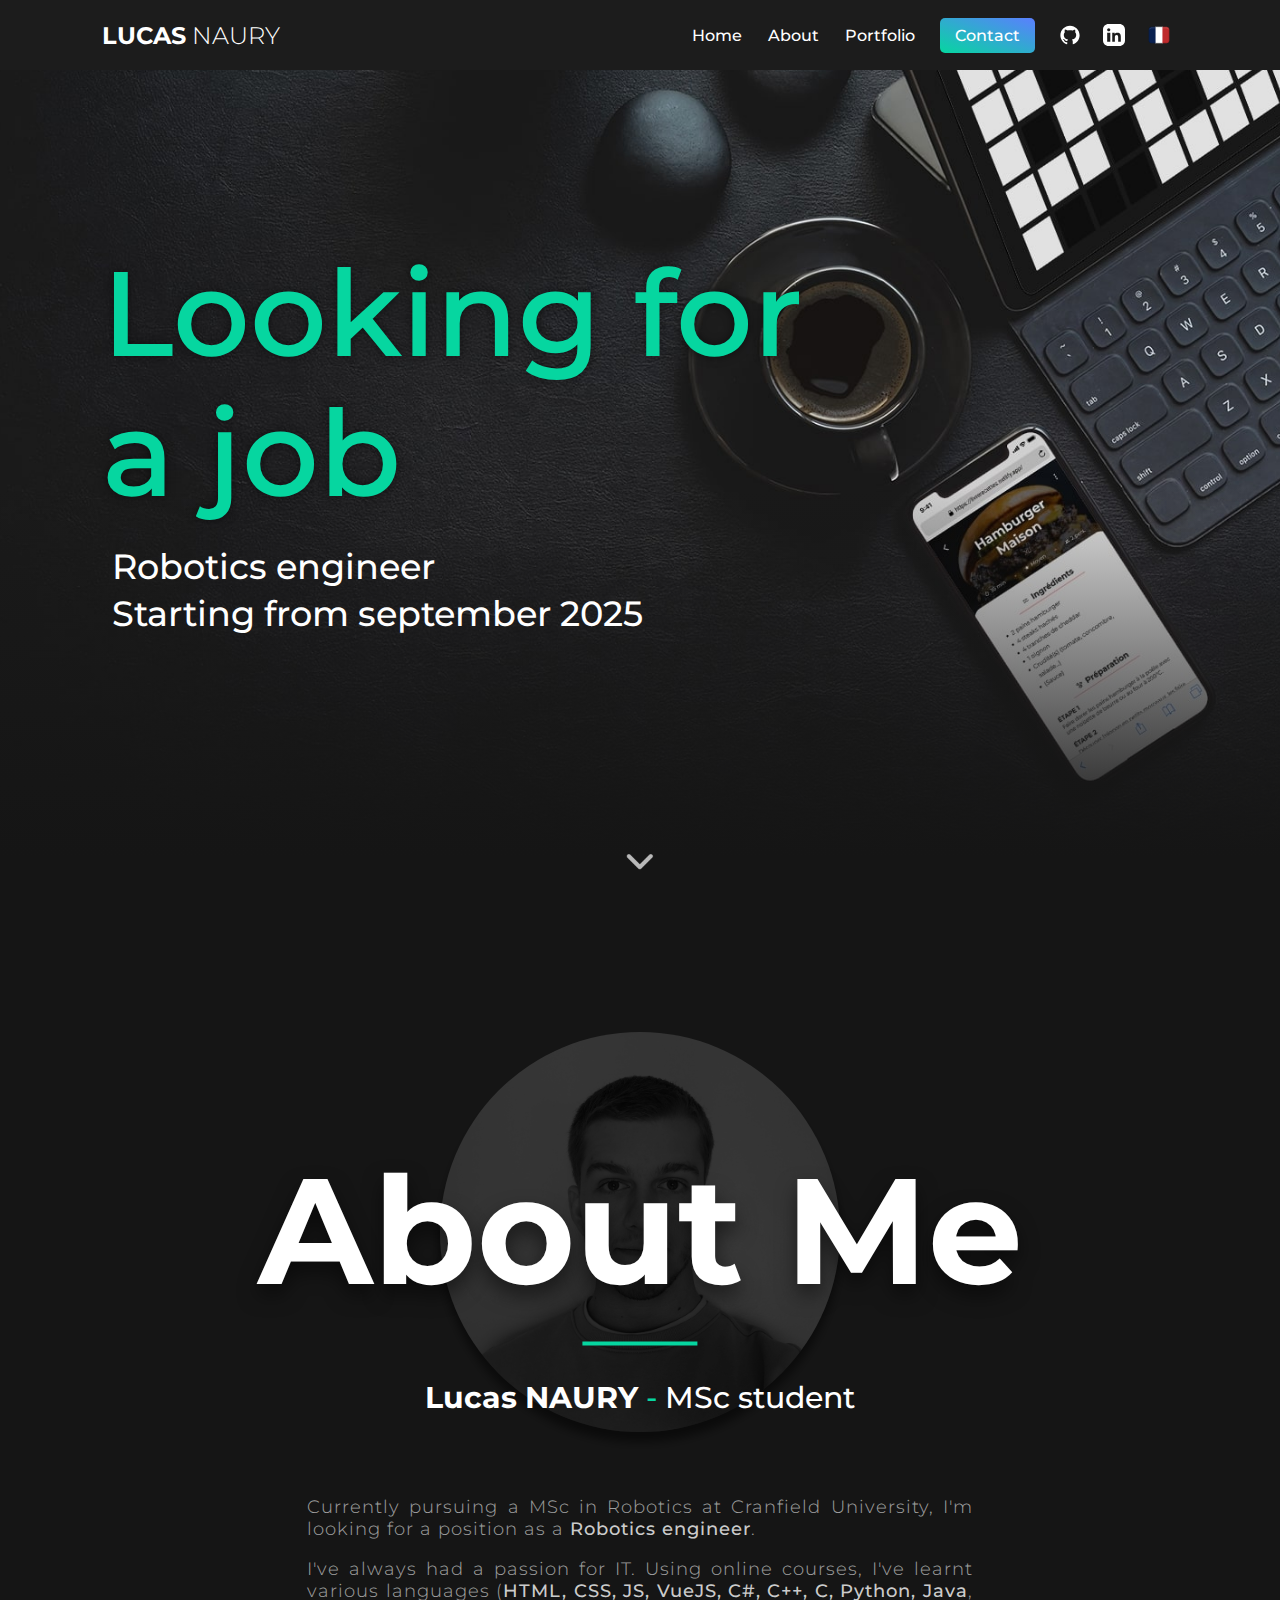
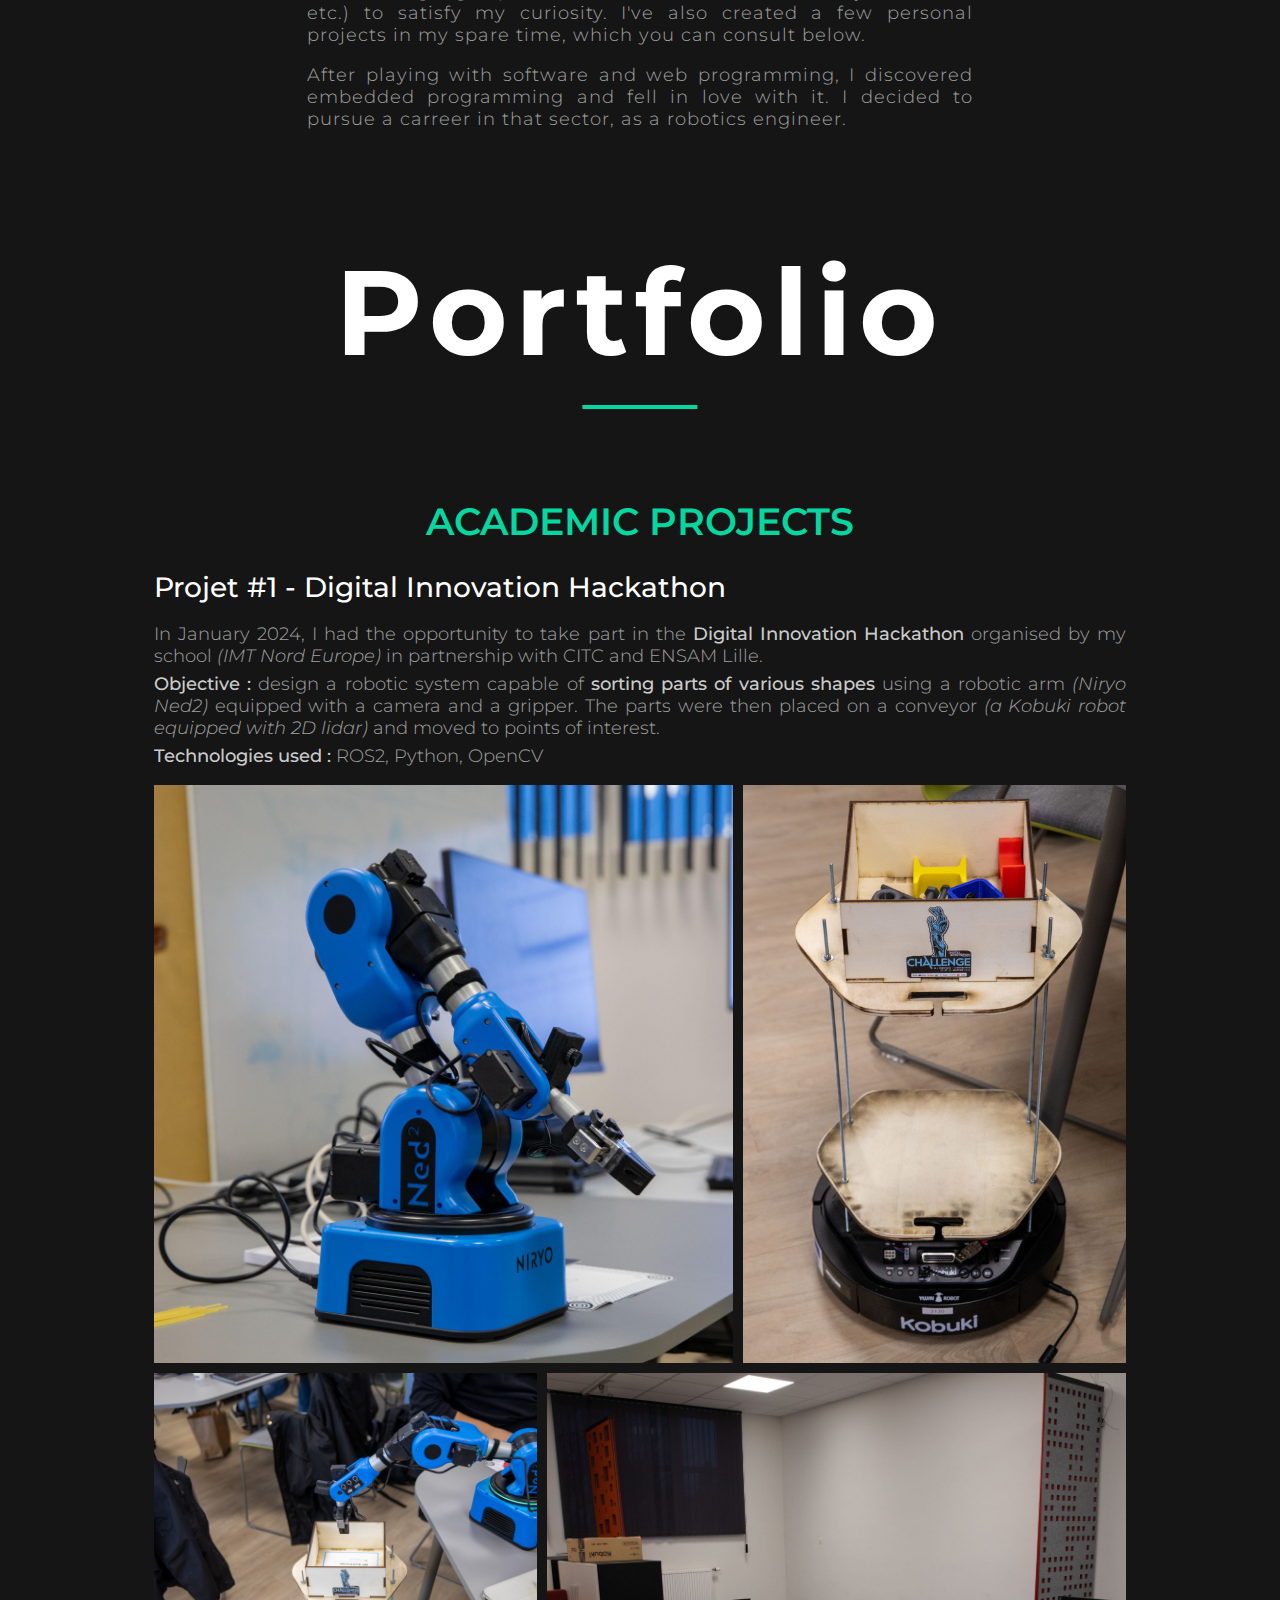
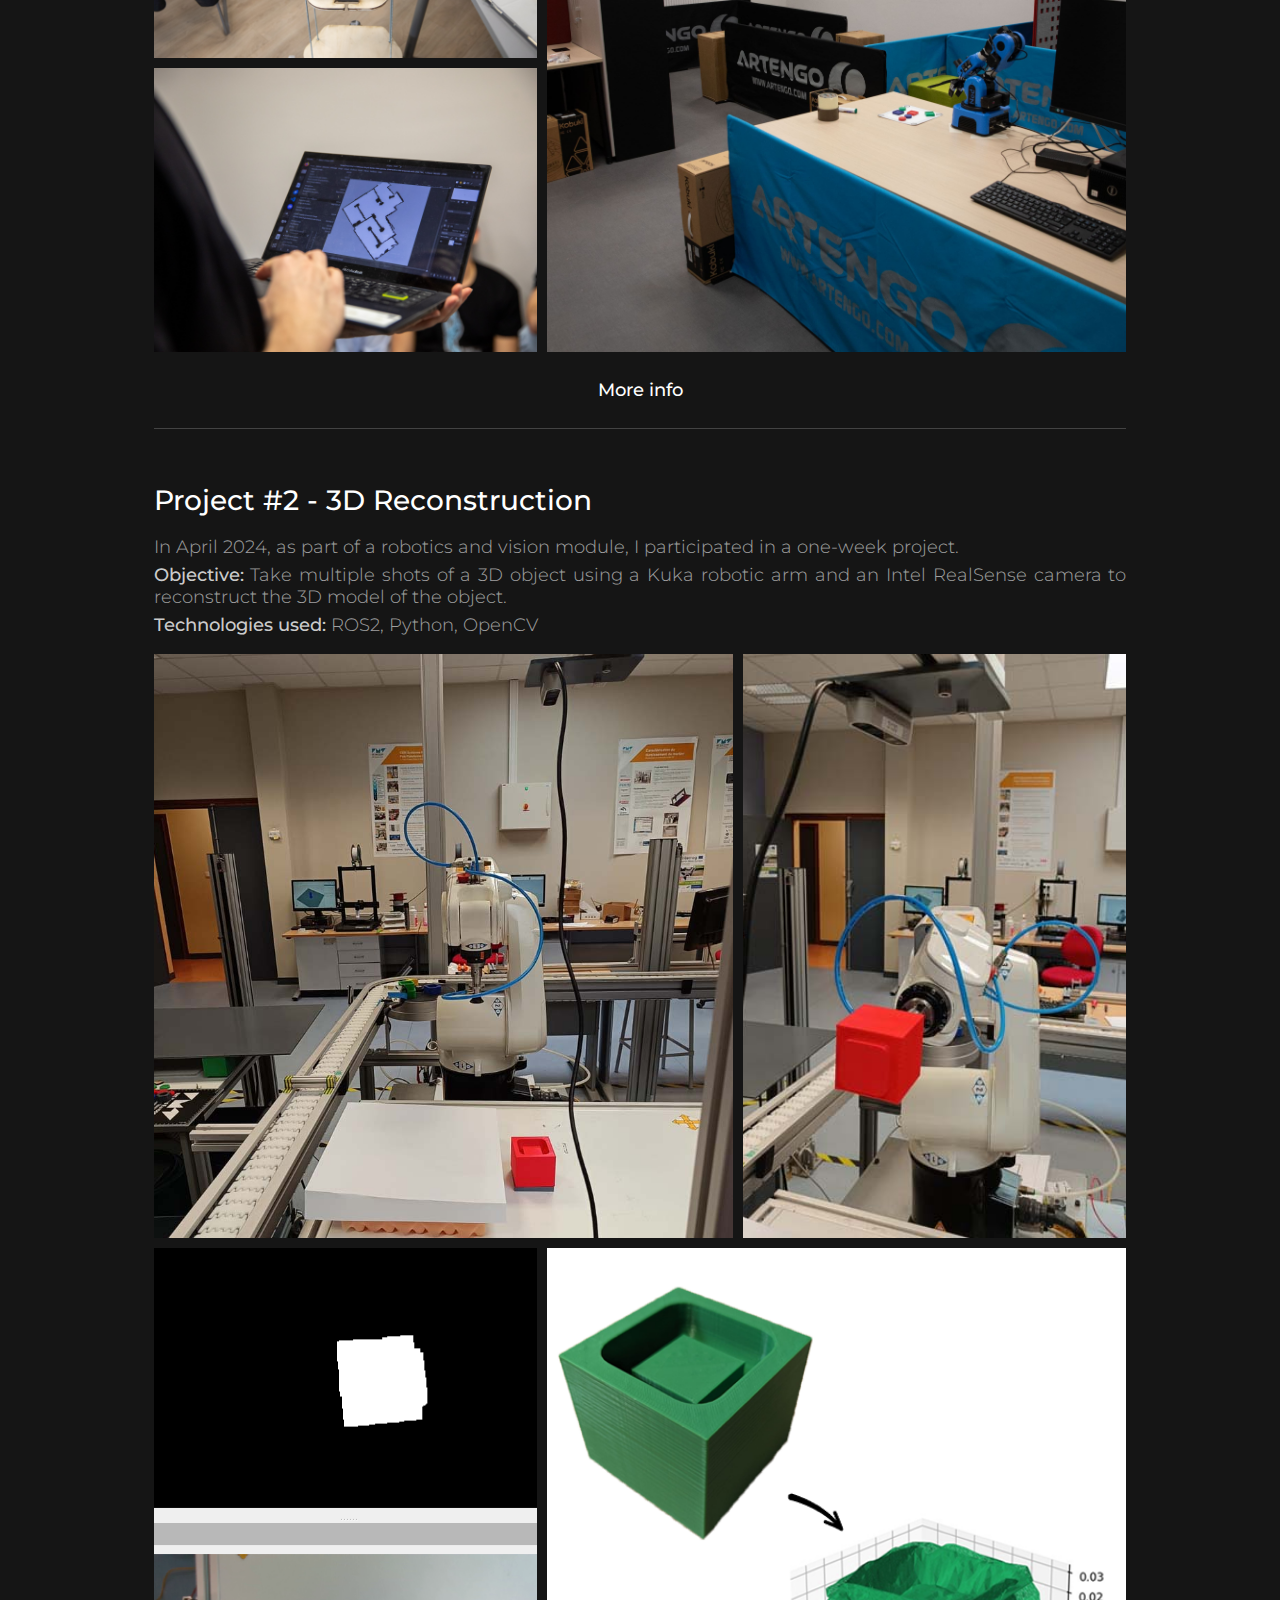
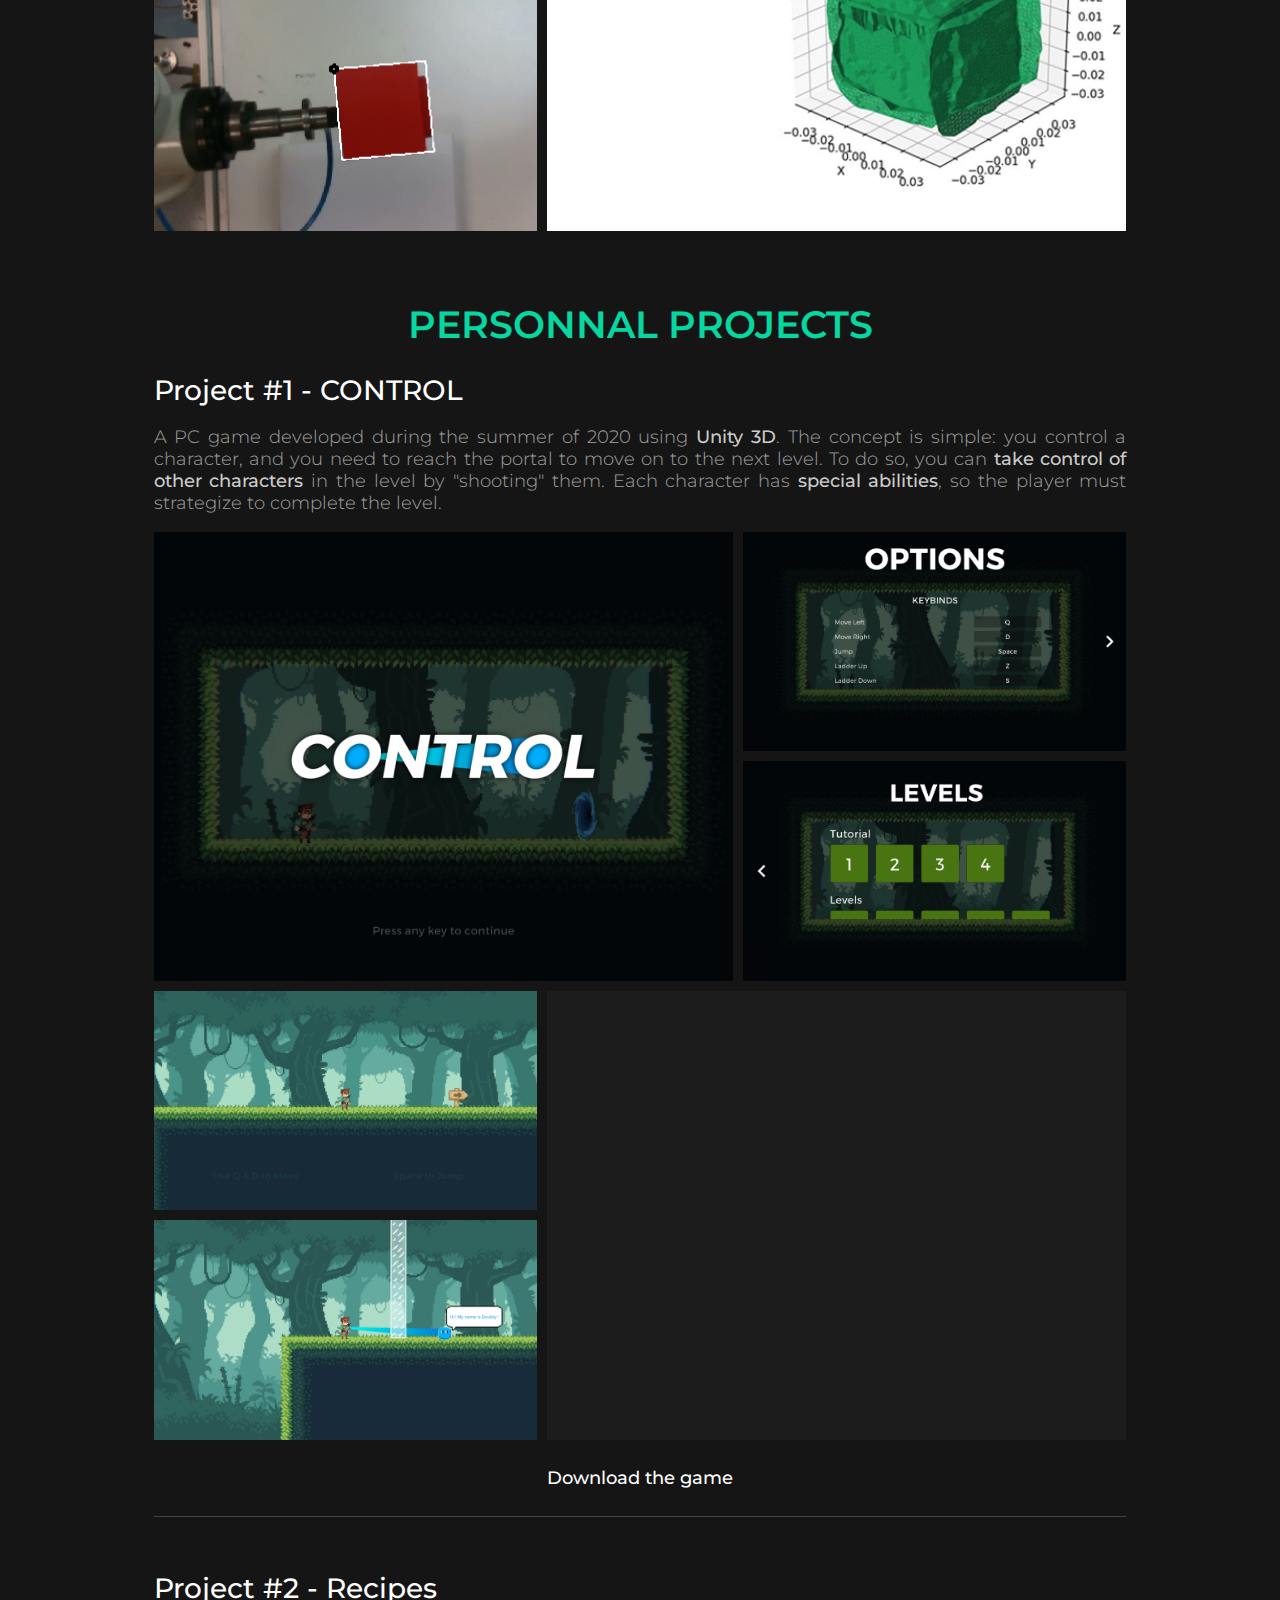
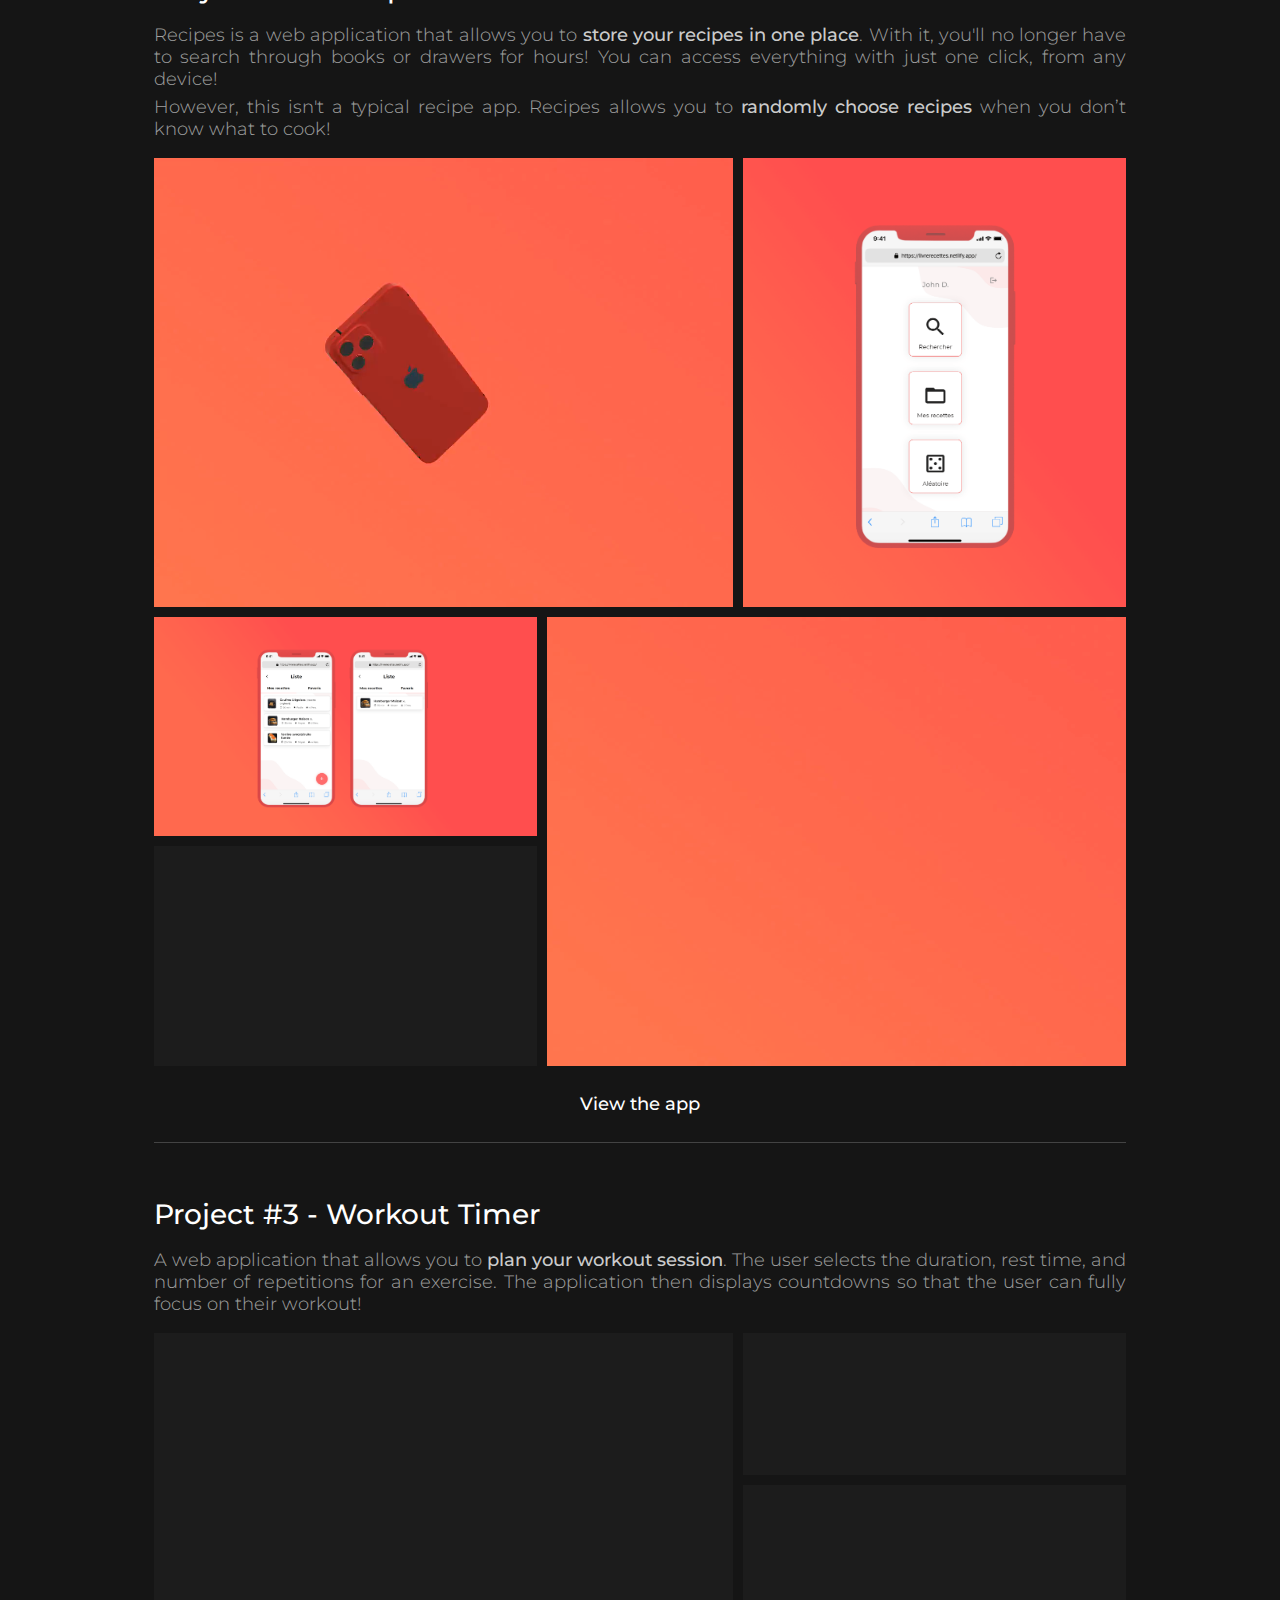
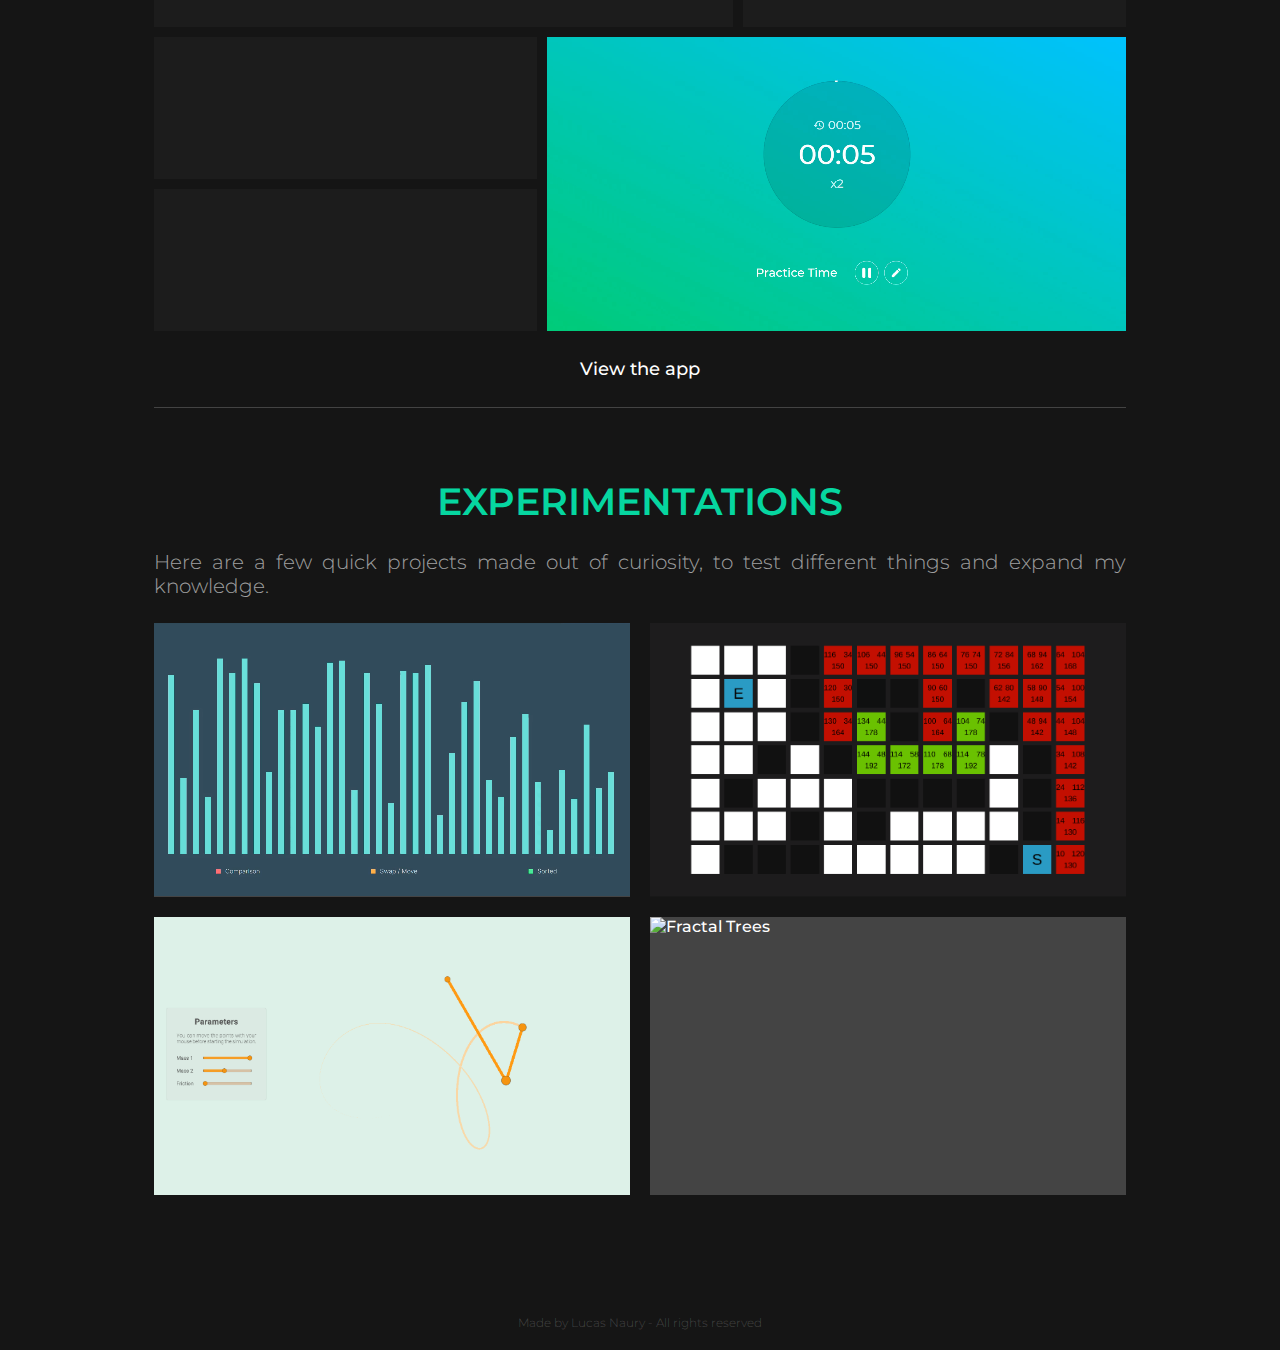
==== commit 942ec093: "Remove unused flag class" ====
--- a/en.html
+++ b/en.html
@@ -27,7 +27,7 @@
         <a href="https://github.com/lucasnaury" target="blank" class="icon"><img src="img/icons/github.svg" alt="Github"></a>
         <a href="https://www.linkedin.com/in/lucasnaury/" target="_blank" class="icon"><img src="img/icons/linkedin.svg"
             alt="Linkedin"></a>
-            <a href="/" class="icon" alt="English"><img src="img/icons/fr-flag.svg" alt="" class="flag"></a>
+            <a href="/" class="icon" alt="English"><img src="img/icons/fr-flag.svg" alt=""></a>
       </div>
     </div>
     <div class="hamburgerToggle">
--- a/css/main.css
+++ b/css/main.css
@@ -81,9 +81,6 @@
   width: 100%;
   height: 100%;
 }
-nav .pages .icons a .flag {
-  border-radius: 5px;
-}
 nav .hamburgerToggle {
   visibility: hidden;
   display: none;
